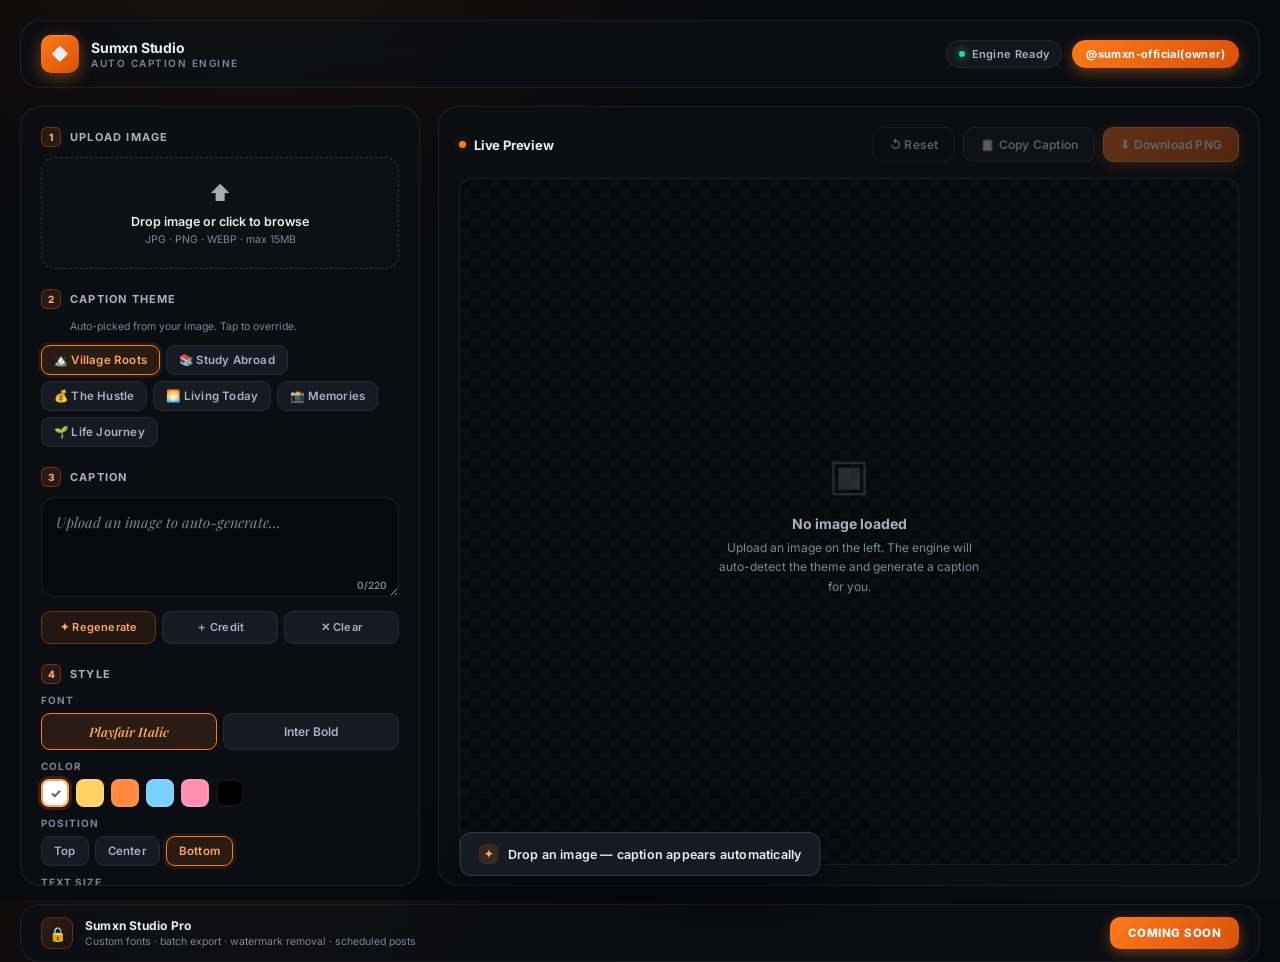
==== index.html @ 3ae741d4 "add a upload,caption styles,font style for caption" ====
<!DOCTYPE html>
<html lang="en">
<head>
<meta charset="UTF-8">
<meta name="viewport" content="width=device-width, initial-scale=1.0">
<title>Sumxn Studio — Auto Caption Engine</title>
<link rel="preconnect" href="https://fonts.googleapis.com">
<link rel="preconnect" href="https://fonts.gstatic.com" crossorigin>
<link href="https://fonts.googleapis.com/css2?family=Inter:wght@400;500;600;700;800&family=Playfair+Display:ital,wght@0,600;1,500&display=swap" rel="stylesheet">
<style>
  * { margin: 0; padding: 0; box-sizing: border-box; }

  :root {
    --bg-0: #08090c;
    --bg-1: #0e1016;
    --bg-2: #161a22;
    --bg-3: #1d2230;
    --stroke: rgba(255,255,255,0.07);
    --stroke-2: rgba(255,255,255,0.14);
    --text: #eaeef5;
    --text-dim: #7c8698;
    --text-mid: #a8b2c2;
    --accent: #ff7a1a;
    --accent-2: #ffa562;
    --accent-glow: rgba(255,122,26,0.4);
    --success: #34d399;
    --radius: 14px;
    --radius-lg: 20px;
  }

  html, body { height: 100%; }

  body {
    font-family: 'Inter', system-ui, -apple-system, sans-serif;
    background: var(--bg-0);
    background-image:
      radial-gradient(ellipse 800px 600px at 20% -10%, rgba(255,122,26,0.08), transparent 60%),
      radial-gradient(ellipse 700px 500px at 100% 110%, rgba(80,120,220,0.06), transparent 60%);
    color: var(--text);
    min-height: 100vh;
    padding: 20px;
    -webkit-font-smoothing: antialiased;
    -moz-osx-font-smoothing: grayscale;
  }

  /* ==================== APP SHELL ==================== */
  .app {
    max-width: 1280px;
    margin: 0 auto;
    display: grid;
    grid-template-columns: 400px 1fr;
    grid-template-rows: auto 1fr auto;
    gap: 18px;
    min-height: calc(100vh - 40px);
  }

  /* ==================== HEADER ==================== */
  .header {
    grid-column: 1 / -1;
    display: flex;
    align-items: center;
    justify-content: space-between;
    padding: 14px 20px;
    background: rgba(14,16,22,0.7);
    backdrop-filter: blur(20px);
    -webkit-backdrop-filter: blur(20px);
    border: 1px solid var(--stroke);
    border-radius: var(--radius-lg);
    flex-wrap: wrap;
    gap: 12px;
  }

  .logo {
    display: flex;
    align-items: center;
    gap: 12px;
  }

  .logo-mark {
    width: 38px; height: 38px;
    border-radius: 10px;
    background: linear-gradient(135deg, var(--accent) 0%, #d9500a 100%);
    display: grid;
    place-items: center;
    font-size: 17px;
    box-shadow: 0 4px 16px var(--accent-glow), inset 0 1px 0 rgba(255,255,255,0.2);
  }

  .logo-text .name {
    font-size: 14px;
    font-weight: 700;
    letter-spacing: -0.2px;
  }

  .logo-text .sub {
    font-size: 10px;
    color: var(--text-dim);
    letter-spacing: 1.5px;
    text-transform: uppercase;
    font-weight: 600;
    margin-top: 1px;
  }

  .header-right {
    display: flex;
    align-items: center;
    gap: 10px;
  }

  .status-pill {
    display: flex;
    align-items: center;
    gap: 7px;
    font-size: 11px;
    font-weight: 600;
    color: var(--text-mid);
    background: rgba(255,255,255,0.04);
    border: 1px solid var(--stroke);
    padding: 6px 12px;
    border-radius: 40px;
    letter-spacing: 0.3px;
  }

  .status-dot {
    width: 6px; height: 6px;
    border-radius: 50%;
    background: var(--success);
    box-shadow: 0 0 8px var(--success);
    animation: pulse 2s ease-in-out infinite;
  }

  @keyframes pulse {
    0%, 100% { opacity: 1; }
    50% { opacity: 0.4; }
  }

  .credit-pill {
    font-size: 11px;
    font-weight: 700;
    color: #fff;
    background: linear-gradient(135deg, var(--accent) 0%, #d9500a 100%);
    padding: 7px 14px;
    border-radius: 40px;
    letter-spacing: 0.4px;
    box-shadow: 0 4px 14px var(--accent-glow);
  }

  /* ==================== SIDEBAR ==================== */
  .sidebar {
    background: rgba(14,16,22,0.7);
    backdrop-filter: blur(20px);
    -webkit-backdrop-filter: blur(20px);
    border: 1px solid var(--stroke);
    border-radius: var(--radius-lg);
    padding: 20px;
    display: flex;
    flex-direction: column;
    gap: 20px;
    overflow-y: auto;
    max-height: calc(100vh - 120px);
  }

  .sidebar::-webkit-scrollbar { width: 6px; }
  .sidebar::-webkit-scrollbar-track { background: transparent; }
  .sidebar::-webkit-scrollbar-thumb {
    background: var(--stroke-2);
    border-radius: 3px;
  }

  /* ---- Step blocks ---- */
  .step {
    display: flex;
    flex-direction: column;
    gap: 10px;
  }

  .step-head {
    display: flex;
    align-items: center;
    gap: 9px;
  }

  .step-num {
    width: 20px; height: 20px;
    border-radius: 6px;
    background: rgba(255,122,26,0.12);
    border: 1px solid rgba(255,122,26,0.3);
    color: var(--accent-2);
    font-size: 10px;
    font-weight: 800;
    display: grid;
    place-items: center;
    flex-shrink: 0;
  }

  .step-title {
    font-size: 11px;
    font-weight: 700;
    letter-spacing: 1.2px;
    text-transform: uppercase;
    color: var(--text-mid);
  }

  .step-hint {
    font-size: 10.5px;
    color: var(--text-dim);
    line-height: 1.5;
    margin-left: 29px;
  }

  /* ---- Upload ---- */
  .upload-zone {
    border: 1.5px dashed var(--stroke-2);
    border-radius: var(--radius);
    padding: 22px 14px;
    text-align: center;
    cursor: pointer;
    transition: all 0.2s ease;
    background: rgba(255,255,255,0.012);
    position: relative;
    overflow: hidden;
  }

  .upload-zone:hover,
  .upload-zone.dragover {
    border-color: var(--accent);
    background: rgba(255,122,26,0.04);
  }

  .upload-zone.has-image {
    padding: 12px;
    border-style: solid;
    border-color: rgba(52,211,153,0.4);
    background: rgba(52,211,153,0.04);
  }

  .upload-icon {
    font-size: 22px;
    display: block;
    margin-bottom: 8px;
    opacity: 0.7;
  }

  .upload-title {
    font-size: 12.5px;
    font-weight: 600;
    color: var(--text);
  }

  .upload-sub {
    font-size: 10.5px;
    color: var(--text-dim);
    margin-top: 4px;
  }

  .upload-thumb {
    display: none;
    align-items: center;
    gap: 10px;
    text-align: left;
  }

  .upload-zone.has-image .upload-thumb { display: flex; }
  .upload-zone.has-image .upload-default { display: none; }

  .thumb-img {
    width: 44px; height: 44px;
    border-radius: 8px;
    object-fit: cover;
    border: 1px solid var(--stroke-2);
  }

  .thumb-info { flex: 1; min-width: 0; }

  .thumb-name {
    font-size: 11.5px;
    font-weight: 600;
    color: var(--text);
    white-space: nowrap;
    overflow: hidden;
    text-overflow: ellipsis;
  }

  .thumb-meta {
    font-size: 10px;
    color: var(--success);
    margin-top: 2px;
    font-weight: 600;
  }

  .thumb-remove {
    background: rgba(255,255,255,0.06);
    border: 1px solid var(--stroke-2);
    color: var(--text-mid);
    width: 24px; height: 24px;
    border-radius: 7px;
    cursor: pointer;
    font-size: 12px;
    display: grid;
    place-items: center;
    flex-shrink: 0;
    transition: all 0.2s;
  }

  .thumb-remove:hover {
    background: rgba(255,80,80,0.15);
    border-color: rgba(255,80,80,0.4);
    color: #ff8080;
  }

  #fileInput { display: none; }

  /* ---- Auto-detect indicator ---- */
  .detect-card {
    background: rgba(255,122,26,0.05);
    border: 1px solid rgba(255,122,26,0.18);
    border-radius: var(--radius);
    padding: 12px 14px;
    display: none;
    align-items: center;
    gap: 12px;
  }

  .detect-card.show { display: flex; }

  .detect-icon {
    width: 34px; height: 34px;
    border-radius: 9px;
    background: linear-gradient(135deg, var(--accent), #d9500a);
    display: grid;
    place-items: center;
    font-size: 16px;
    flex-shrink: 0;
    box-shadow: 0 4px 12px var(--accent-glow);
  }

  .detect-info { flex: 1; min-width: 0; }

  .detect-label {
    font-size: 9.5px;
    color: var(--text-dim);
    letter-spacing: 1.2px;
    text-transform: uppercase;
    font-weight: 700;
  }

  .detect-value {
    font-size: 13px;
    font-weight: 700;
    color: var(--accent-2);
    margin-top: 2px;
  }

  .detect-confidence {
    font-size: 10px;
    color: var(--text-dim);
    margin-top: 1px;
  }

  /* ---- Chips ---- */
  .chip-grid {
    display: flex;
    flex-wrap: wrap;
    gap: 6px;
  }

  .chip {
    background: var(--bg-2);
    border: 1px solid var(--stroke);
    color: var(--text-mid);
    padding: 7px 12px;
    border-radius: 9px;
    cursor: pointer;
    font-size: 11.5px;
    font-weight: 600;
    transition: all 0.18s ease;
    user-select: none;
    display: inline-flex;
    align-items: center;
    gap: 5px;
    letter-spacing: 0.2px;
  }

  .chip:hover {
    border-color: var(--stroke-2);
    color: var(--text);
    background: var(--bg-3);
  }

  .chip.active {
    background: rgba(255,122,26,0.13);
    border-color: var(--accent);
    color: var(--accent-2);
    box-shadow: 0 0 0 3px rgba(255,122,26,0.08);
  }

  /* ---- Caption editor ---- */
  .caption-wrap {
    position: relative;
  }

  .caption-input {
    width: 100%;
    background: var(--bg-0);
    border: 1px solid var(--stroke);
    border-radius: var(--radius);
    padding: 13px 14px;
    color: var(--text);
    font-family: 'Playfair Display', Georgia, serif;
    font-style: italic;
    font-size: 14.5px;
    line-height: 1.6;
    resize: vertical;
    min-height: 100px;
    outline: none;
    transition: all 0.2s;
  }

  .caption-input:focus {
    border-color: var(--accent);
    box-shadow: 0 0 0 3px rgba(255,122,26,0.1);
  }

  .caption-input::placeholder {
    color: var(--text-dim);
    font-style: italic;
  }

  .char-count {
    position: absolute;
    bottom: 10px;
    right: 12px;
    font-size: 10px;
    color: var(--text-dim);
    font-family: 'Inter', sans-serif;
    font-style: normal;
    font-weight: 600;
    pointer-events: none;
  }

  .char-count.warn { color: #ffb020; }
  .char-count.over { color: #ff6b6b; }

  /* ---- Tool buttons ---- */
  .tool-row {
    display: flex;
    gap: 6px;
    flex-wrap: wrap;
  }

  .tool-btn {
    flex: 1;
    min-width: 0;
    background: var(--bg-2);
    border: 1px solid var(--stroke);
    color: var(--text-mid);
    padding: 8px 10px;
    border-radius: 9px;
    font-size: 11px;
    font-weight: 600;
    cursor: pointer;
    transition: all 0.18s;
    display: inline-flex;
    align-items: center;
    justify-content: center;
    gap: 5px;
    white-space: nowrap;
    font-family: 'Inter', sans-serif;
    letter-spacing: 0.2px;
  }

  .tool-btn:hover {
    color: var(--text);
    border-color: var(--stroke-2);
    background: var(--bg-3);
  }

  .tool-btn.primary {
    background: rgba(255,122,26,0.1);
    border-color: rgba(255,122,26,0.3);
    color: var(--accent-2);
  }

  .tool-btn.primary:hover {
    background: rgba(255,122,26,0.18);
    border-color: var(--accent);
  }

  /* ---- Style controls ---- */
  .style-group {
    display: flex;
    flex-direction: column;
    gap: 7px;
  }

  .style-label {
    font-size: 10px;
    color: var(--text-dim);
    letter-spacing: 1px;
    text-transform: uppercase;
    font-weight: 700;
  }

  .swatch-row {
    display: flex;
    gap: 7px;
  }

  .swatch {
    width: 28px; height: 28px;
    border-radius: 8px;
    border: 2px solid var(--stroke);
    cursor: pointer;
    transition: all 0.18s;
    position: relative;
  }

  .swatch:hover { transform: scale(1.08); }

  .swatch.active {
    border-color: var(--accent-2);
    box-shadow: 0 0 0 3px rgba(255,122,26,0.18);
  }

  .swatch.active::after {
    content: '✓';
    position: absolute;
    inset: 0;
    display: grid;
    place-items: center;
    font-size: 13px;
    font-weight: 800;
    color: rgba(0,0,0,0.6);
    text-shadow: 0 0 3px rgba(255,255,255,0.5);
  }

  /* ---- Font selector ---- */
  .font-row {
    display: flex;
    gap: 6px;
  }

  .font-btn {
    flex: 1;
    background: var(--bg-2);
    border: 1px solid var(--stroke);
    color: var(--text-mid);
    padding: 9px 6px;
    border-radius: 9px;
    cursor: pointer;
    font-size: 12px;
    transition: all 0.18s;
    text-align: center;
    font-weight: 600;
  }

  .font-btn[data-font="playfair"] { font-family: 'Playfair Display', serif; font-style: italic; font-size: 13px; }
  .font-btn[data-font="inter"] { font-family: 'Inter', sans-serif; }

  .font-btn:hover { color: var(--text); border-color: var(--stroke-2); }

  .font-btn.active {
    background: rgba(255,122,26,0.13);
    border-color: var(--accent);
    color: var(--accent-2);
  }

  /* ---- Slider ---- */
  .slider-row {
    display: flex;
    align-items: center;
    gap: 10px;
  }

  .slider {
    flex: 1;
    -webkit-appearance: none;
    appearance: none;
    height: 4px;
    border-radius: 2px;
    background: var(--bg-3);
    outline: none;
    cursor: pointer;
  }

  .slider::-webkit-slider-thumb {
    -webkit-appearance: none;
    appearance: none;
    width: 15px; height: 15px;
    border-radius: 50%;
    background: var(--accent);
    cursor: pointer;
    box-shadow: 0 0 0 3px rgba(255,122,26,0.2);
    transition: all 0.15s;
  }

  .slider::-webkit-slider-thumb:hover {
    transform: scale(1.15);
    box-shadow: 0 0 0 5px rgba(255,122,26,0.25);
  }

  .slider::-moz-range-thumb {
    width: 15px; height: 15px;
    border-radius: 50%;
    background: var(--accent);
    cursor: pointer;
    border: none;
  }

  .slider-value {
    font-size: 11px;
    font-weight: 700;
    color: var(--text-mid);
    min-width: 34px;
    text-align: right;
    font-variant-numeric: tabular-nums;
  }

  /* ==================== MAIN CANVAS AREA ==================== */
  .main {
    background: rgba(14,16,22,0.7);
    backdrop-filter: blur(20px);
    -webkit-backdrop-filter: blur(20px);
    border: 1px solid var(--stroke);
    border-radius: var(--radius-lg);
    padding: 20px;
    display: flex;
    flex-direction: column;
    gap: 16px;
    max-height: calc(100vh - 120px);
  }

  .main-head {
    display: flex;
    align-items: center;
    justify-content: space-between;
    flex-wrap: wrap;
    gap: 10px;
  }

  .main-title {
    font-size: 13px;
    font-weight: 700;
    color: var(--text);
    display: flex;
    align-items: center;
    gap: 8px;
    letter-spacing: -0.2px;
  }

  .main-title .dot {
    width: 7px; height: 7px;
    border-radius: 50%;
    background: var(--accent);
    box-shadow: 0 0 8px var(--accent-glow);
  }

  .main-actions {
    display: flex;
    gap: 8px;
    flex-wrap: wrap;
  }

  /* ---- Buttons ---- */
  .btn {
    padding: 9px 16px;
    border-radius: 10px;
    border: 1px solid var(--stroke-2);
    background: var(--bg-2);
    color: var(--text);
    font-size: 12px;
    font-weight: 600;
    cursor: pointer;
    transition: all 0.2s ease;
    display: inline-flex;
    align-items: center;
    justify-content: center;
    gap: 6px;
    letter-spacing: 0.2px;
    font-family: 'Inter', sans-serif;
    white-space: nowrap;
  }

  .btn:hover:not(:disabled) {
    background: var(--bg-3);
    transform: translateY(-1px);
    box-shadow: 0 6px 16px rgba(0,0,0,0.4);
  }

  .btn:active:not(:disabled) { transform: translateY(0); }

  .btn:disabled {
    opacity: 0.35;
    cursor: not-allowed;
  }

  .btn-primary {
    background: linear-gradient(135deg, var(--accent) 0%, #d9500a 100%);
    border-color: var(--accent-2);
    color: #fff;
    box-shadow: 0 4px 16px var(--accent-glow);
  }

  .btn-primary:hover:not(:disabled) {
    background: linear-gradient(135deg, #ff9040 0%, #e05a15 100%);
    box-shadow: 0 8px 24px rgba(255,122,26,0.5);
  }

  .btn-ghost {
    background: transparent;
  }

  /* ---- Preview ---- */
  .preview-container {
    flex: 1;
    background: var(--bg-0);
    border: 1px solid var(--stroke);
    border-radius: var(--radius);
    display: flex;
    align-items: center;
    justify-content: center;
    overflow: hidden;
    position: relative;
    min-height: 340px;
    background-image:
      linear-gradient(45deg, rgba(255,255,255,0.015) 25%, transparent 25%),
      linear-gradient(-45deg, rgba(255,255,255,0.015) 25%, transparent 25%),
      linear-gradient(45deg, transparent 75%, rgba(255,255,255,0.015) 75%),
      linear-gradient(-45deg, transparent 75%, rgba(255,255,255,0.015) 75%);
    background-size: 20px 20px;
    background-position: 0 0, 0 10px, 10px -10px, -10px 0px;
  }

  .empty-state {
    text-align: center;
    padding: 40px 20px;
    color: var(--text-dim);
    max-width: 300px;
  }

  .empty-icon {
    font-size: 44px;
    opacity: 0.25;
    margin-bottom: 14px;
    display: block;
  }

  .empty-title {
    font-size: 14px;
    font-weight: 700;
    color: var(--text-mid);
    margin-bottom: 6px;
  }

  .empty-sub {
    font-size: 12px;
    line-height: 1.6;
    color: var(--text-dim);
  }

  #previewCanvas {
    max-width: 100%;
    max-height: 100%;
    display: none;
    border-radius: 4px;
    box-shadow: 0 20px 60px rgba(0,0,0,0.6);
  }

  /* ---- Progress overlay ---- */
  .processing {
    position: absolute;
    inset: 0;
    background: rgba(8,9,12,0.85);
    backdrop-filter: blur(8px);
    display: none;
    flex-direction: column;
    align-items: center;
    justify-content: center;
    gap: 16px;
    z-index: 10;
    border-radius: var(--radius);
  }

  .processing.show { display: flex; }

  .spinner {
    width: 40px; height: 40px;
    border: 3px solid rgba(255,122,26,0.15);
    border-top-color: var(--accent);
    border-radius: 50%;
    animation: spin 0.8s linear infinite;
  }

  @keyframes spin {
    to { transform: rotate(360deg); }
  }

  .processing-text {
    font-size: 13px;
    font-weight: 600;
    color: var(--text-mid);
    letter-spacing: 0.3px;
  }

  .processing-step {
    font-size: 11px;
    color: var(--text-dim);
  }

  /* ==================== BOTTOM BAR ==================== */
  .bottom-bar {
    grid-column: 1 / -1;
    display: flex;
    align-items: center;
    justify-content: space-between;
    padding: 12px 20px;
    background: rgba(14,16,22,0.7);
    backdrop-filter: blur(20px);
    border: 1px solid var(--stroke);
    border-radius: var(--radius-lg);
    flex-wrap: wrap;
    gap: 12px;
  }

  .pro-banner {
    display: flex;
    align-items: center;
    gap: 12px;
    flex: 1;
    min-width: 240px;
  }

  .pro-lock {
    width: 32px; height: 32px;
    border-radius: 9px;
    background: linear-gradient(135deg, rgba(255,122,26,0.15), rgba(255,122,26,0.05));
    border: 1px solid rgba(255,122,26,0.25);
    display: grid;
    place-items: center;
    font-size: 14px;
    flex-shrink: 0;
  }

  .pro-text .title {
    font-size: 12px;
    font-weight: 700;
    color: var(--text);
    letter-spacing: 0.2px;
  }

  .pro-text .desc {
    font-size: 10.5px;
    color: var(--text-dim);
    margin-top: 2px;
  }

  .pro-cta {
    background: linear-gradient(135deg, var(--accent) 0%, #d9500a 100%);
    border: none;
    color: #fff;
    padding: 9px 18px;
    border-radius: 10px;
    font-size: 11.5px;
    font-weight: 800;
    letter-spacing: 0.5px;
    cursor: pointer;
    transition: all 0.2s;
    box-shadow: 0 4px 14px var(--accent-glow);
    text-transform: uppercase;
    font-family: 'Inter', sans-serif;
  }

  .pro-cta:hover {
    transform: translateY(-1px);
    box-shadow: 0 6px 20px rgba(255,122,26,0.55);
  }

  /* ==================== TOAST ==================== */
  .toast-stack {
    position: fixed;
    bottom: 24px;
    left: 50%;
    transform: translateX(-50%);
    display: flex;
    flex-direction: column;
    gap: 8px;
    z-index: 9999;
    pointer-events: none;
  }

  .toast {
    background: var(--bg-2);
    border: 1px solid var(--stroke-2);
    color: var(--text);
    padding: 11px 18px;
    border-radius: 12px;
    font-size: 12.5px;
    font-weight: 600;
    box-shadow: 0 20px 50px rgba(0,0,0,0.6);
    display: flex;
    align-items: center;
    gap: 9px;
    letter-spacing: 0.2px;
    animation: toastIn 0.35s cubic-bezier(0.34, 1.56, 0.64, 1);
    min-width: 200px;
    font-family: 'Inter', sans-serif;
  }

  .toast.exit {
    animation: toastOut 0.25s ease forwards;
  }

  @keyframes toastIn {
    from { opacity: 0; transform: translateY(20px) scale(0.95); }
    to { opacity: 1; transform: translateY(0) scale(1); }
  }

  @keyframes toastOut {
    to { opacity: 0; transform: translateY(10px) scale(0.95); }
  }

  .toast-icon {
    width: 20px; height: 20px;
    border-radius: 6px;
    display: grid;
    place-items: center;
    font-size: 11px;
    flex-shrink: 0;
  }

  .toast-icon.success { background: rgba(52,211,153,0.15); color: var(--success); }
  .toast-icon.info { background: rgba(255,122,26,0.15); color: var(--accent-2); }
  .toast-icon.error { background: rgba(255,80,80,0.15); color: #ff6b6b; }

  /* ==================== RESPONSIVE ==================== */
  @media (max-width: 1024px) {
    .app {
      grid-template-columns: 1fr;
      min-height: auto;
    }
    .sidebar, .main { max-height: none; }
    .main { min-height: 480px; }
  }

  @media (max-width: 640px) {
    body { padding: 12px; }
    .app { gap: 12px; }
    .header { padding: 12px 14px; border-radius: 16px; }
    .sidebar, .main { padding: 16px; border-radius: 16px; }
    .bottom-bar { padding: 12px 14px; border-radius: 16px; flex-direction: column; align-items: stretch; }
    .pro-banner { min-width: 0; }
    .main-actions { width: 100%; }
    .main-actions .btn { flex: 1; }
    .credit-pill { display: none; }
    .preview-container { min-height: 260px; }
  }
</style>
</head>
<body>

<div class="app">

  <!-- ==================== HEADER ==================== -->
  <header class="header">
    <div class="logo">
      <div class="logo-mark">◆</div>
      <div class="logo-text">
        <div class="name">Sumxn Studio</div>
        <div class="sub">Auto Caption Engine</div>
      </div>
    </div>
    <div class="header-right">
      <div class="status-pill">
        <span class="status-dot"></span>
        <span>Engine Ready</span>
      </div>
      <div class="credit-pill">@sumxn-official(owner)</div>
    </div>
  </header>

  <!-- ==================== SIDEBAR ==================== -->
  <aside class="sidebar">

    <!-- STEP 1: Upload -->
    <div class="step">
      <div class="step-head">
        <div class="step-num">1</div>
        <div class="step-title">Upload Image</div>
      </div>

      <div class="upload-zone" id="uploadZone">
        <div class="upload-default">
          <span class="upload-icon">⬆</span>
          <div class="upload-title">Drop image or click to browse</div>
          <div class="upload-sub">JPG · PNG · WEBP · max 15MB</div>
        </div>
        <div class="upload-thumb">
          <img id="thumbImg" class="thumb-img" alt="">
          <div class="thumb-info">
            <div class="thumb-name" id="thumbName">image.jpg</div>
            <div class="thumb-meta" id="thumbMeta">Ready</div>
          </div>
          <button class="thumb-remove" id="thumbRemove" title="Remove">✕</button>
        </div>
      </div>
      <input type="file" id="fileInput" accept="image/*">
    </div>

    <!-- AUTO DETECT CARD -->
    <div class="detect-card" id="detectCard">
      <div class="detect-icon">✦</div>
      <div class="detect-info">
        <div class="detect-label">Auto-Detected Theme</div>
        <div class="detect-value" id="detectValue">—</div>
        <div class="detect-confidence" id="detectConfidence">—</div>
      </div>
    </div>

    <!-- STEP 2: Theme -->
    <div class="step">
      <div class="step-head">
        <div class="step-num">2</div>
        <div class="step-title">Caption Theme</div>
      </div>
      <div class="step-hint">Auto-picked from your image. Tap to override.</div>
      <div class="chip-grid" id="themeChips">
        <div class="chip active" data-theme="village">🏔️ Village Roots</div>
        <div class="chip" data-theme="study">📚 Study Abroad</div>
        <div class="chip" data-theme="hustle">💰 The Hustle</div>
        <div class="chip" data-theme="today">🌅 Living Today</div>
        <div class="chip" data-theme="memories">📸 Memories</div>
        <div class="chip" data-theme="life">🌱 Life Journey</div>
      </div>
    </div>

    <!-- STEP 3: Caption -->
    <div class="step">
      <div class="step-head">
        <div class="step-num">3</div>
        <div class="step-title">Caption</div>
      </div>
      <div class="caption-wrap">
        <textarea id="captionInput" class="caption-input" placeholder="Upload an image to auto-generate..." maxlength="220"></textarea>
        <div class="char-count" id="charCount">0/220</div>
      </div>
      <div class="tool-row">
        <button class="tool-btn primary" id="regenBtn" disabled>✦ Regenerate</button>
        <button class="tool-btn" id="creditBtn">＋ Credit</button>
        <button class="tool-btn" id="clearBtn">✕ Clear</button>
      </div>
    </div>

    <!-- STEP 4: Style -->
    <div class="step">
      <div class="step-head">
        <div class="step-num">4</div>
        <div class="step-title">Style</div>
      </div>

      <div class="style-group">
        <div class="style-label">Font</div>
        <div class="font-row">
          <button class="font-btn active" data-font="playfair">Playfair Italic</button>
          <button class="font-btn" data-font="inter">Inter Bold</button>
        </div>
      </div>

      <div class="style-group">
        <div class="style-label">Color</div>
        <div class="swatch-row">
          <div class="swatch active" data-color="#ffffff" style="background:#ffffff"></div>
          <div class="swatch" data-color="#ffd166" style="background:#ffd166"></div>
          <div class="swatch" data-color="#ff8a3d" style="background:#ff8a3d"></div>
          <div class="swatch" data-color="#7ad1ff" style="background:#7ad1ff"></div>
          <div class="swatch" data-color="#ff8fb1" style="background:#ff8fb1"></div>
          <div class="swatch" data-color="#000000" style="background:#000000"></div>
        </div>
      </div>

      <div class="style-group">
        <div class="style-label">Position</div>
        <div class="chip-grid" id="posChips">
          <div class="chip" data-pos="top">Top</div>
          <div class="chip" data-pos="center">Center</div>
          <div class="chip active" data-pos="bottom">Bottom</div>
        </div>
      </div>

      <div class="style-group">
        <div class="style-label">Text Size</div>
        <div class="slider-row">
          <input type="range" class="slider" id="sizeSlider" min="20" max="60" value="34">
          <span class="slider-value" id="sizeValue">34</span>
        </div>
      </div>

      <div class="style-group">
        <div class="style-label">Overlay Darkness</div>
        <div class="slider-row">
          <input type="range" class="slider" id="overlaySlider" min="0" max="80" value="45">
          <span class="slider-value" id="overlayValue">45</span>
        </div>
      </div>
    </div>

  </aside>

  <!-- ==================== MAIN ==================== -->
  <main class="main">
    <div class="main-head">
      <div class="main-title">
        <span class="dot"></span>
        Live Preview
      </div>
      <div class="main-actions">
        <button class="btn btn-ghost" id="resetBtn" disabled>↺ Reset</button>
        <button class="btn" id="copyBtn" disabled>📋 Copy Caption</button>
        <button class="btn btn-primary" id="downloadBtn" disabled>⬇ Download PNG</button>
      </div>
    </div>

    <div class="preview-container" id="previewContainer">
      <div class="empty-state" id="emptyState">
        <span class="empty-icon">▣</span>
        <div class="empty-title">No image loaded</div>
        <div class="empty-sub">Upload an image on the left. The engine will auto-detect the theme and generate a caption for you.</div>
      </div>
      <canvas id="previewCanvas"></canvas>

      <div class="processing" id="processing">
        <div class="spinner"></div>
        <div class="processing-text">Generating caption...</div>
        <div class="processing-step" id="processingStep">Analyzing image</div>
      </div>
    </div>
  </main>

  <!-- ==================== BOTTOM BAR ==================== -->
  <footer class="bottom-bar">
    <div class="pro-banner">
      <div class="pro-lock">🔒</div>
      <div class="pro-text">
        <div class="title">Sumxn Studio Pro</div>
        <div class="desc">Custom fonts · batch export · watermark removal · scheduled posts</div>
      </div>
    </div>
    <button class="pro-cta" id="proBtn">Coming Soon</button>
  </footer>

</div>

<!-- ==================== TOASTS ==================== -->
<div class="toast-stack" id="toastStack"></div>

<script>
(function() {
  'use strict';

  // ============================================================
  //  CAPTION ENGINE — first person, 18yo Nepali village boy
  // ============================================================
  const CAPTIONS = {
    village: [
      "I came from a village in Nepal where the mountains taught me patience.",
      "My village didn't have much, but it gave me grit and a reason to leave.",
      "Every step in this big city, I still carry the dust of my village.",
      "I left my village not because I hated it — but because I promised it I'd return bigger.",
      "The mountains of Nepal raised me. The world is testing me now.",
      "I miss the quiet of my village. But I'm chasing a bigger dream.",
      "I am a village boy with a city-sized hunger.",
      "My roots are in Nepal. My hustle is global.",
      "I walked away from home with one bag and a thousand reasons.",
      "The village gave me my heart. This journey is giving me my story.",
      "Back home the stars are louder than the traffic. I still hear them.",
      "I grew up where roads were dirt and dreams were endless."
    ],
    study: [
      "I left home to study — not just books, but life itself.",
      "18 years old, far from home, learning what no classroom can teach.",
      "I came here with a student visa and a heart full of fear and fire.",
      "Every lecture I attend is a promise I made to my parents.",
      "I left my comfort zone and moved into the unknown.",
      "Some days I study. Every day I grow.",
      "I'm not just studying for a degree — I'm studying for a way up.",
      "First time living alone. First time being truly responsible for me.",
      "I study by day, dream by night, and build in between.",
      "This degree is not just mine. It belongs to everyone who believed in me.",
      "I traded my mother's cooking for independence. Some days I miss both.",
      "Every exam is a small step back home — but forward too."
    ],
    hustle: [
      "I started posting reels not for fame, but because I need to earn in USD.",
      "Every reel I post is a small bet on a bigger future.",
      "I don't have a team, a budget, or a backup plan. Just a phone.",
      "I'm an 18-year-old trying to turn screen time into income.",
      "I post when I'm tired. I edit when I'm sad. I keep going.",
      "Content creation isn't a hobby for me. It's a ladder.",
      "One reel at a time, I'm building a bridge to the world.",
      "I don't need luck. I need consistency and one viral moment.",
      "I'm learning marketing, editing, and life — from one phone screen.",
      "They said get a real job. I'm building one — just differently.",
      "The algorithm doesn't know my story yet. But it will.",
      "Every view, every save — it's all fuel for the dream."
    ],
    today: [
      "I'm not waiting for the perfect day. I'm living this one.",
      "Today I chose to show up — for myself and my future.",
      "I don't have it all figured out. But I'm here, and that counts.",
      "Living today means loving the messy middle of my story.",
      "Today is not a rehearsal. This is my one life.",
      "Some days I win. Some days I learn. Today, I breathe.",
      "I'm learning to be proud of small progress.",
      "Today I'm not comparing. I'm creating.",
      "I'm exactly where I need to be — even if it doesn't look like it yet.",
      "Living today, not someday. Building now, not later.",
      "Today I let the small wins count.",
      "I chose today over someday. Again."
    ],
    memories: [
      "One day these hard days will be the memories I'm most proud of.",
      "I'm making memories in a city that didn't know my name a year ago.",
      "Every photo I take is proof that I showed up.",
      "These are the days I'll tell my kids about.",
      "I'm collecting moments, not things.",
      "Some memories are made in silence, alone in a room, building a dream.",
      "I want to look back and say: I really lived those years.",
      "I'm turning my struggle into stories worth remembering.",
      "This chapter is hard, but it's mine.",
      "Someday I'll scroll back and smile at how far I've come.",
      "Every frame here is a page of my story.",
      "One day this will just be a photo. Right now it's my whole life."
    ],
    life: [
      "My journey started in a small village and is being written in a big world.",
      "I'm 18, and I'm already rewriting the story I was handed.",
      "The journey is not a straight line. Mine is full of mountains.",
      "I don't know where I'll end up. But I know why I started.",
      "I left home to find myself — and I'm still becoming.",
      "My story is not rags to riches yet. It's rags to rising.",
      "I'm a work in progress, and I'm okay with that.",
      "This is not a phase. This is my life's biggest chapter.",
      "I came from nothing, but I'm building something — reel by reel.",
      "My journey is proof that where you start doesn't decide where you finish.",
      "I'm not lost. I'm just early in my story.",
      "Every day I'm one step closer to the life I imagined back home."
    ]
  };

  // ============================================================
  //  STATE
  // ============================================================
  const state = {
    image: null,
    imageName: '',
    imageSize: 0,
    theme: 'village',
    autoDetected: false,
    textColor: '#ffffff',
    position: 'bottom',
    font: 'playfair',
    sizePercent: 34,
    overlayOpacity: 45,
    lastCaption: ''
  };

  const THEME_LABELS = {
    village: '🏔️ Village Roots',
    study: '📚 Study Abroad',
    hustle: '💰 The Hustle',
    today: '🌅 Living Today',
    memories: '📸 Memories',
    life: '🌱 Life Journey'
  };

  // ============================================================
  //  DOM REFS
  // ============================================================
  const $ = (id) => document.getElementById(id);
  const uploadZone = $('uploadZone');
  const fileInput = $('fileInput');
  const thumbImg = $('thumbImg');
  const thumbName = $('thumbName');
  const thumbMeta = $('thumbMeta');
  const thumbRemove = $('thumbRemove');
  const detectCard = $('detectCard');
  const detectValue = $('detectValue');
  const detectConfidence = $('detectConfidence');
  const captionInput = $('captionInput');
  const charCount = $('charCount');
  const regenBtn = $('regenBtn');
  const creditBtn = $('creditBtn');
  const clearBtn = $('clearBtn');
  const resetBtn = $('resetBtn');
  const copyBtn = $('copyBtn');
  const downloadBtn = $('downloadBtn');
  const proBtn = $('proBtn');
  const previewCanvas = $('previewCanvas');
  const emptyState = $('emptyState');
  const processing = $('processing');
  const processingStep = $('processingStep');
  const sizeSlider = $('sizeSlider');
  const sizeValue = $('sizeValue');
  const overlaySlider = $('overlaySlider');
  const overlayValue = $('overlayValue');
  const toastStack = $('toastStack');

  const ctx = previewCanvas.getContext('2d');

  // ============================================================
  //  TOASTS
  // ============================================================
  function toast(message, type = 'success') {
    const icons = { success: '✓', info: '✦', error: '✕' };
    const el = document.createElement('div');
    el.className = 'toast';
    el.innerHTML = `<span class="toast-icon ${type}">${icons[type] || '✓'}</span><span>${message}</span>`;
    toastStack.appendChild(el);
    setTimeout(() => {
      el.classList.add('exit');
      setTimeout(() => el.remove(), 250);
    }, 2400);
  }

  // ============================================================
  //  AUTO THEME DETECTION
  //  Heuristic image analysis — analyzes color, brightness,
  //  and composition to guess the most fitting caption theme.
  // ============================================================
  function analyzeImage(img) {
    const sampleSize = 64;
    const sampleCanvas = document.createElement('canvas');
    sampleCanvas.width = sampleSize;
    sampleCanvas.height = sampleSize;
    const sctx = sampleCanvas.getContext('2d');
    sctx.drawImage(img, 0, 0, sampleSize, sampleSize);
    const data = sctx.getImageData(0, 0, sampleSize, sampleSize).data;

    let rSum = 0, gSum = 0, bSum = 0;
    let brightness = 0;
    let warmth = 0;      // reds/yellows vs blues
    let greenDominant = 0;
    let blueDominant = 0;
    let highContrast = 0;
    let prevLum = null;

    const totalPixels = sampleSize * sampleSize;

    for (let i = 0; i < data.length; i += 4) {
      const r = data[i];
      const g = data[i + 1];
      const b = data[i + 2];
      rSum += r; gSum += g; bSum += b;

      const lum = 0.299 * r + 0.587 * g + 0.114 * b;
      brightness += lum;

      // Warmth: red+green vs blue
      warmth += (r + g) - 2 * b;

      // Green scenes (nature / village)
      if (g > r + 10 && g > b + 10) greenDominant++;

      // Blue scenes (sky / ocean / night)
      if (b > r + 20 && b > g + 10) blueDominant++;

      // Contrast detection
      if (prevLum !== null && Math.abs(lum - prevLum) > 60) highContrast++;
      prevLum = lum;
    }

    const avgR = rSum / totalPixels;
    const avgG = gSum / totalPixels;
    const avgB = bSum / totalPixels;
    const avgBrightness = brightness / totalPixels;
    const avgWarmth = warmth / totalPixels;
    const greenRatio = greenDominant / totalPixels;
    const blueRatio = blueDominant / totalPixels;
    const contrastRatio = highContrast / totalPixels;

    // ---- Scoring each theme ----
    const scores = {
      village: 0,
      study: 0,
      hustle: 0,
      today: 0,
      memories: 0,
      life: 0
    };

    // Village: green nature, warm earthy tones, medium brightness
    if (greenRatio > 0.25) scores.village += 4;
    if (greenRatio > 0.15) scores.village += 2;
    if (avgWarmth > 5) scores.village += 2;
    if (avgBrightness > 100 && avgBrightness < 190) scores.village += 1;
    if (contrastRatio > 0.05) scores.village += 1;

    // Study: cool tones, medium/dark, structured
    if (avgB > avgR && avgB > avgG) scores.study += 2;
    if (avgBrightness < 130) scores.study += 2;
    if (blueRatio > 0.2) scores.study += 1;
    if (contrastRatio > 0.04) scores.study += 1;

    // Hustle: dark, high contrast, moody
    if (avgBrightness < 90) scores.hustle += 3;
    if (contrastRatio > 0.08) scores.hustle += 3;
    if (avgWarmth > 0 && avgBrightness < 120) scores.hustle += 2;
    if (blueRatio < 0.1 && greenRatio < 0.1) scores.hustle += 1;

    // Today (Living Today): bright, warm, golden-hour feel
    if (avgBrightness > 160) scores.today += 3;
    if (avgWarmth > 15) scores.today += 3;
    if (avgR > avgB + 15) scores.today += 2;
    if (greenRatio < 0.15 && blueRatio < 0.15) scores.today += 1;

    // Memories: warm/soft, low contrast, nostalgic
    if (contrastRatio < 0.03) scores.memories += 3;
    if (avgBrightness > 120 && avgBrightness < 200) scores.memories += 2;
    if (avgWarmth > 8) scores.memories += 2;
    if (blueRatio < 0.15) scores.memories += 1;

    // Life Journey: balanced, versatile
    scores.life += 2;
    if (avgBrightness > 90 && avgBrightness < 170) scores.life += 2;
    if (contrastRatio > 0.03 && contrastRatio < 0.1) scores.life += 1;
    if (greenRatio > 0.1 && blueRatio > 0.05) scores.life += 1;

    // ---- Pick highest ----
    let best = 'life';
    let bestScore = -1;
    let totalScore = 0;
    for (const [theme, score] of Object.entries(scores)) {
      totalScore += score;
      if (score > bestScore) {
        bestScore = score;
        best = theme;
      }
    }

    // Confidence estimate
    const confidence = Math.min(98, Math.round((bestScore / Math.max(totalScore, 1)) * 100 * 1.4));

    return { theme: best, confidence, scores };
  }

  // ============================================================
  //  CAPTION PICKING
  // ============================================================
  function pickCaption(theme) {
    const pool = CAPTIONS[theme] || CAPTIONS.village;
    if (pool.length === 1) return pool[0];
    let choice;
    let tries = 0;
    do {
      choice = pool[Math.floor(Math.random() * pool.length)];
      tries++;
    } while (choice === state.lastCaption && tries < 10);
    state.lastCaption = choice;
    return choice;
  }

  // ============================================================
  //  FILE HANDLING
  // ============================================================
  function handleFile(file) {
    if (!file || !file.type.startsWith('image/')) {
      toast('Please upload an image file', 'error');
      return;
    }
    if (file.size > 15 * 1024 * 1024) {
      toast('Image too large (max 15MB)', 'error');
      return;
    }

    const reader = new FileReader();
    reader.onload = (e) => {
      const img = new Image();
      img.onload = () => {
        state.image = img;
        state.imageName = file.name;
        state.imageSize = file.size;
        updateUploadUI();
        runAutoGeneration();
      };
      img.onerror = () => toast('Could not read image', 'error');
      img.src = e.target.result;
    };
    reader.readAsDataURL(file);
  }

  function updateUploadUI() {
    uploadZone.classList.add('has-image');
    thumbImg.src = state.image.src;
    thumbName.textContent = state.imageName;
    thumbMeta.textContent = `Ready · ${formatBytes(state.imageSize)}`;

    // Enable action buttons
    resetBtn.disabled = false;
    copyBtn.disabled = false;
    downloadBtn.disabled = false;
    regenBtn.disabled = false;

    emptyState.style.display = 'none';
    previewCanvas.style.display = 'block';
  }

  function resetAll() {
    state.image = null;
    state.imageName = '';
    state.imageSize = 0;
    state.lastCaption = '';
    uploadZone.classList.remove('has-image');
    thumbImg.src = '';
    detectCard.classList.remove('show');
    captionInput.value = '';
    updateCharCount();
    previewCanvas.style.display = 'none';
    emptyState.style.display = '';
    resetBtn.disabled = true;
    copyBtn.disabled = true;
    downloadBtn.disabled = true;
    regenBtn.disabled = true;
    fileInput.value = '';
    toast('Workspace reset', 'info');
  }

  function formatBytes(bytes) {
    if (bytes < 1024) return bytes + ' B';
    if (bytes < 1024 * 1024) return (bytes / 1024).toFixed(1) + ' KB';
    return (bytes / (1024 * 1024)).toFixed(1) + ' MB';
  }

  // ============================================================
  //  AUTO GENERATION PIPELINE
  // ============================================================
  function runAutoGeneration() {
    if (!state.image) return;

    processing.classList.add('show');
    processingStep.textContent = 'Analyzing image';

    setTimeout(() => {
      processingStep.textContent = 'Detecting theme';
      const result = analyzeImage(state.image);
      state.theme = result.theme;
      state.autoDetected = true;

      // Update detect card
      detectCard.classList.add('show');
      detectValue.textContent = THEME_LABELS[result.theme];
      detectConfidence.textContent = `${result.confidence}% confidence · tap a theme to override`;

      // Sync chips
      document.querySelectorAll('#themeChips .chip').forEach(c => {
        c.classList.toggle('active', c.dataset.theme === result.theme);
      });

      setTimeout(() => {
        processingStep.textContent = 'Writing caption';
        const caption = pickCaption(result.theme);
        captionInput.value = caption;
        updateCharCount();

        setTimeout(() => {
          processing.classList.remove('show');
          renderPreview();
          toast(`Auto-generated · ${THEME_LABELS[result.theme]}`, 'success');
        }, 200);
      }, 250);
    }, 350);
  }

  // ============================================================
  //  PREVIEW RENDER
  // ============================================================
  function renderPreview() {
    if (!state.image) return;

    const img = state.image;
    const MAX = 1400;
    const MAX_H = 1400;

    let w = img.naturalWidth;
    let h = img.naturalHeight;

    // Downscale only if very large (keep quality for download)
    const scale = Math.min(1, MAX / w, MAX_H / h);
    w = Math.round(w * scale);
    h = Math.round(h * scale);

    previewCanvas.width = w;
    previewCanvas.height = h;

    ctx.clearRect(0, 0, w, h);
    ctx.drawImage(img, 0, 0, w, h);

    const text = captionInput.value.trim();
    if (!text) return;

    // Font config
    const fontSizePx = Math.round(w * (state.sizePercent / 1000));
    const fontFamily = state.font === 'playfair'
      ? '"Playfair Display", Georgia, serif'
      : '"Inter", system-ui, sans-serif';
    const fontStyle = state.font === 'playfair' ? 'italic ' : '';

    ctx.font = `${fontStyle}700 ${fontSizePx}px ${fontFamily}`;
    ctx.textAlign = 'center';
    ctx.textBaseline = 'middle';

    // Word wrap
    const padding = Math.round(w * 0.07);
    const maxTextWidth = w - padding * 2;
    const words = text.split(/\s+/);
    const lines = [];
    let current = '';

    for (const word of words) {
      const test = current ? current + ' ' + word : word;
      if (ctx.measureText(test).width > maxTextWidth && current) {
        lines.push(current);
        current = word;
      } else {
        current = test;
      }
    }
    if (current) lines.push(current);

    const lineHeight = fontSizePx * 1.35;
    const totalTextHeight = lines.length * lineHeight;

    // Vertical anchor
    let startY;
    if (state.position === 'top') {
      startY = padding + fontSizePx;
    } else if (state.position === 'center') {
      startY = (h - totalTextHeight) / 2 + lineHeight / 2;
    } else {
      startY = h - padding - totalTextHeight + lineHeight / 2;
    }

    // Overlay gradient for readability
    const op = state.overlayOpacity / 100;
    if (state.position === 'top') {
      const grad = ctx.createLinearGradient(0, 0, 0, Math.min(h, totalTextHeight + padding * 3));
      grad.addColorStop(0, `rgba(0,0,0,${op})`);
      grad.addColorStop(1, 'rgba(0,0,0,0)');
      ctx.fillStyle = grad;
      ctx.fillRect(0, 0, w, Math.min(h, totalTextHeight + padding * 3));
    } else if (state.position === 'bottom') {
      const gradStart = Math.max(0, h - (totalTextHeight + padding * 3));
      const grad = ctx.createLinearGradient(0, gradStart, 0, h);
      grad.addColorStop(0, 'rgba(0,0,0,0)');
      grad.addColorStop(1, `rgba(0,0,0,${op})`);
      ctx.fillStyle = grad;
      ctx.fillRect(0, gradStart, w, h - gradStart);
    } else {
      // center — uniform dark band
      const bandTop = Math.max(0, (h - totalTextHeight) / 2 - padding);
      const bandH = totalTextHeight + padding * 2;
      ctx.fillStyle = `rgba(0,0,0,${op * 0.85})`;
      ctx.fillRect(0, bandTop, w, bandH);
    }

    // Text with soft shadow
    ctx.shadowColor = 'rgba(0,0,0,0.85)';
    ctx.shadowBlur = Math.round(fontSizePx * 0.45);
    ctx.shadowOffsetY = Math.round(fontSizePx * 0.06);
    ctx.fillStyle = state.textColor;

    lines.forEach((line, i) => {
      ctx.fillText(line, w / 2, startY + i * lineHeight);
    });

    // Reset shadow
    ctx.shadowColor = 'transparent';
    ctx.shadowBlur = 0;
    ctx.shadowOffsetY = 0;

    // Subtle credit watermark (top-left)
    const creditSize = Math.max(11, Math.round(w * 0.018));
    ctx.font = `700 ${creditSize}px "Inter", system-ui, sans-serif`;
    ctx.textAlign = 'left';
    ctx.textBaseline = 'top';
    ctx.fillStyle = 'rgba(255,255,255,0.72)';
    ctx.shadowColor = 'rgba(0,0,0,0.9)';
    ctx.shadowBlur = 6;
    ctx.fillText('@sumxn-official', padding * 0.55, padding * 0.55);
    ctx.shadowColor = 'transparent';
    ctx.shadowBlur = 0;
  }

  // ============================================================
  //  CHARACTER COUNT
  // ============================================================
  function updateCharCount() {
    const len = captionInput.value.length;
    charCount.textContent = `${len}/220`;
    charCount.classList.toggle('warn', len > 180 && len <= 220);
    charCount.classList.toggle('over', len > 220);
  }

  // ============================================================
  //  EVENT LISTENERS
  // ============================================================

  // Upload zone
  uploadZone.addEventListener('click', (e) => {
    if (e.target === thumbRemove || thumbRemove.contains(e.target)) return;
    fileInput.click();
  });

  fileInput.addEventListener('change', (e) => {
    if (e.target.files[0]) handleFile(e.target.files[0]);
  });

  thumbRemove.addEventListener('click', (e) => {
    e.stopPropagation();
    resetAll();
  });

  // Drag & drop
  ['dragenter', 'dragover'].forEach(ev => {
    uploadZone.addEventListener(ev, (e) => {
      e.preventDefault();
      uploadZone.classList.add('dragover');
    });
  });
  ['dragleave', 'drop'].forEach(ev => {
    uploadZone.addEventListener(ev, (e) => {
      e.preventDefault();
      uploadZone.classList.remove('dragover');
    });
  });
  uploadZone.addEventListener('drop', (e) => {
    const file = e.dataTransfer.files[0];
    if (file) handleFile(file);
  });

  // Paste image
  document.addEventListener('paste', (e) => {
    const items = e.clipboardData?.items;
    if (!items) return;
    for (const item of items) {
      if (item.type.startsWith('image/')) {
        handleFile(item.getAsFile());
        break;
      }
    }
  });

  // Theme chips
  document.querySelectorAll('#themeChips .chip').forEach(chip => {
    chip.addEventListener('click', () => {
      document.querySelectorAll('#themeChips .chip').forEach(c => c.classList.remove('active'));
      chip.classList.add('active');
      state.theme = chip.dataset.theme;
      state.autoDetected = false;

      if (state.image) {
        const caption = pickCaption(state.theme);
        captionInput.value = caption;
        updateCharCount();
        renderPreview();
      }
    });
  });

  // Position chips
  document.querySelectorAll('#posChips .chip').forEach(chip => {
    chip.addEventListener('click', () => {
      document.querySelectorAll('#posChips .chip').forEach(c => c.classList.remove('active'));
      chip.classList.add('active');
      state.position = chip.dataset.pos;
      renderPreview();
    });
  });

  // Color swatches
  document.querySelectorAll('.swatch').forEach(sw => {
    sw.addEventListener('click', () => {
      document.querySelectorAll('.swatch').forEach(s => s.classList.remove('active'));
      sw.classList.add('active');
      state.textColor = sw.dataset.color;
      renderPreview();
    });
  });

  // Font buttons
  document.querySelectorAll('.font-btn').forEach(btn => {
    btn.addEventListener('click', () => {
      document.querySelectorAll('.font-btn').forEach(b => b.classList.remove('active'));
      btn.classList.add('active');
      state.font = btn.dataset.font;
      renderPreview();
    });
  });

  // Sliders
  sizeSlider.addEventListener('input', (e) => {
    state.sizePercent = +e.target.value;
    sizeValue.textContent = e.target.value;
    renderPreview();
  });

  overlaySlider.addEventListener('input', (e) => {
    state.overlayOpacity = +e.target.value;
    overlayValue.textContent = e.target.value;
    renderPreview();
  });

  // Caption input
  captionInput.addEventListener('input', () => {
    updateCharCount();
    renderPreview();
  });

  // Tool buttons
  regenBtn.addEventListener('click', () => {
    if (!state.image) return;
    const caption = pickCaption(state.theme);
    captionInput.value = caption;
    updateCharCount();
    renderPreview();
    toast('New caption generated', 'info');
  });

  creditBtn.addEventListener('click', () => {
    const val = captionInput.value.trim();
    if (val.includes('@sumxn-official')) {
      toast('Credit already added', 'info');
      return;
    }
    captionInput.value = val ? val + '\n\n@sumxn-official' : '@sumxn-official';
    updateCharCount();
    renderPreview();
    toast('Credit added', 'success');
  });

  clearBtn.addEventListener('click', () => {
    captionInput.value = '';
    updateCharCount();
    renderPreview();
  });

  resetBtn.addEventListener('click', resetAll);

  copyBtn.addEventListener('click', async () => {
    const text = `${captionInput.value.trim()}\n\n@sumxn-official`;
    if (!text.trim()) {
      toast('Nothing to copy', 'error');
      return;
    }
    try {
      await navigator.clipboard.writeText(text);
      toast('Caption copied to clipboard', 'success');
    } catch {
      const ta = document.createElement('textarea');
      ta.value = text;
      ta.style.position = 'fixed';
      ta.style.opacity = '0';
      document.body.appendChild(ta);
      ta.select();
      try { document.execCommand('copy'); toast('Caption copied', 'success'); }
      catch { toast('Copy failed', 'error'); }
      document.body.removeChild(ta);
    }
  });

  downloadBtn.addEventListener('click', () => {
    if (!state.image) return;
    try {
      const ts = new Date().toISOString().slice(0, 19).replace(/[:T]/g, '-');
      const link = document.createElement('a');
      link.download = `sumxn-${ts}.png`;
      link.href = previewCanvas.toDataURL('image/png', 1.0);
      link.click();
      toast('Image downloaded', 'success');
    } catch (e) {
      toast('Download failed', 'error');
    }
  });

  proBtn.addEventListener('click', () => {
    toast('Pro version coming soon — stay tuned!', 'info');
  });

  // Keyboard shortcuts
  document.addEventListener('keydown', (e) => {
    if (e.target.matches('input, textarea, [contenteditable]')) return;
    if (!state.image) return;

    if (e.key === 'r' || e.key === 'R') {
      e.preventDefault();
      regenBtn.click();
    } else if (e.key === 'd' || e.key === 'D') {
      if (!e.ctrlKey && !e.metaKey) {
        e.preventDefault();
        downloadBtn.click();
      }
    } else if (e.key === 'c' || e.key === 'C') {
      if (!e.ctrlKey && !e.metaKey) {
        e.preventDefault();
        copyBtn.click();
      }
    }
  });

  // ============================================================
  //  INIT
  // ============================================================
  updateCharCount();

  // Clean startup toast (only once)
  setTimeout(() => {
    toast('Drop an image — caption appears automatically', 'info');
  }, 600);

})();
</script>
</body>
</html>
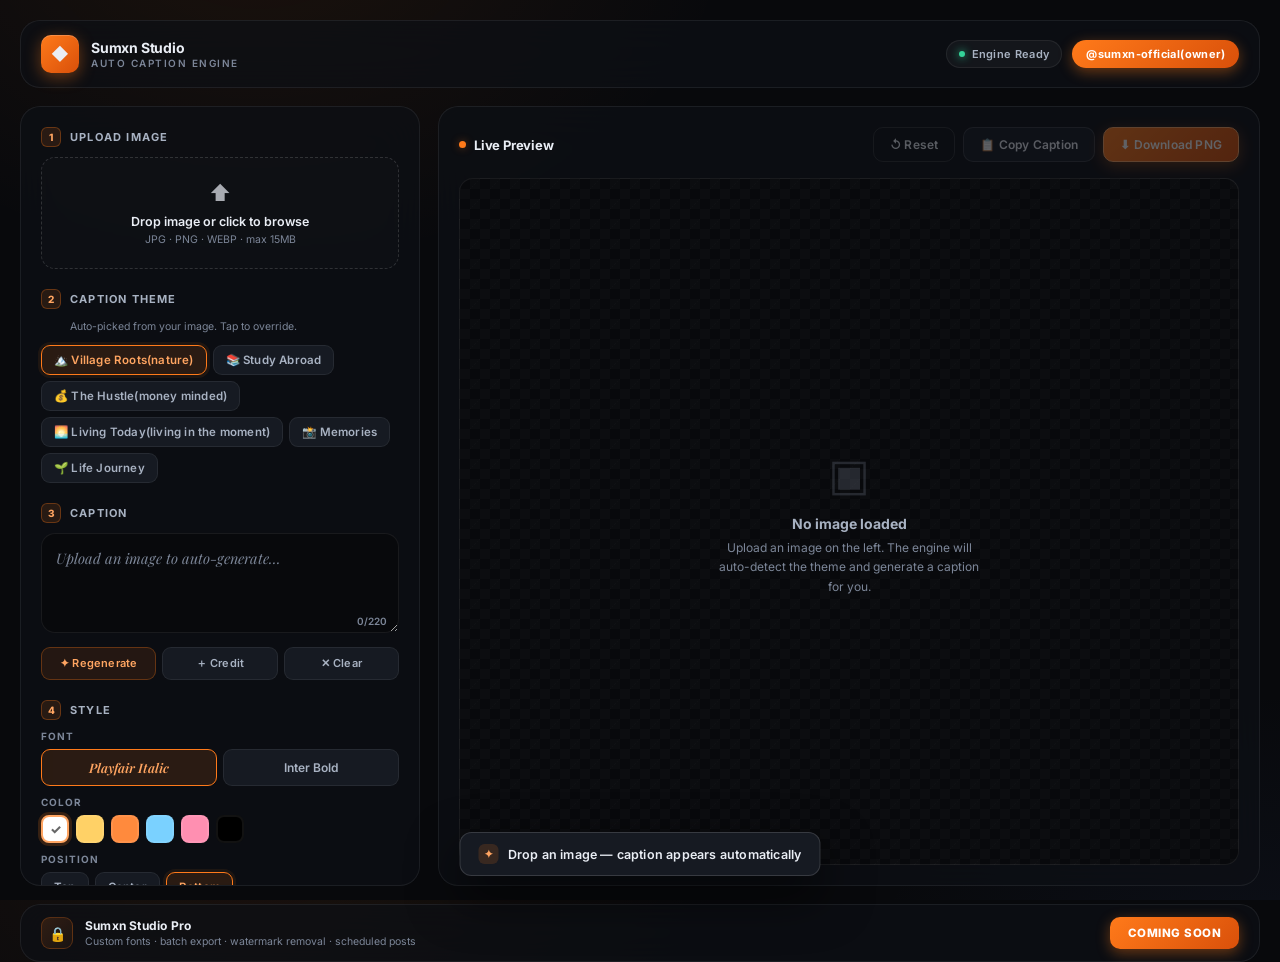
==== commit f6f8025f: "Add a caption niche choosing feature like study,life,nature rtc" ====
--- a/index.html
+++ b/index.html
@@ -1024,10 +1024,10 @@
       </div>
       <div class="step-hint">Auto-picked from your image. Tap to override.</div>
       <div class="chip-grid" id="themeChips">
-        <div class="chip active" data-theme="village">🏔️ Village Roots</div>
+        <div class="chip active" data-theme="village">🏔️ Village Roots(nature)</div>
         <div class="chip" data-theme="study">📚 Study Abroad</div>
-        <div class="chip" data-theme="hustle">💰 The Hustle</div>
-        <div class="chip" data-theme="today">🌅 Living Today</div>
+        <div class="chip" data-theme="hustle">💰 The Hustle(money minded)</div>
+        <div class="chip" data-theme="today">🌅 Living Today(living in the moment)</div>
         <div class="chip" data-theme="memories">📸 Memories</div>
         <div class="chip" data-theme="life">🌱 Life Journey</div>
       </div>
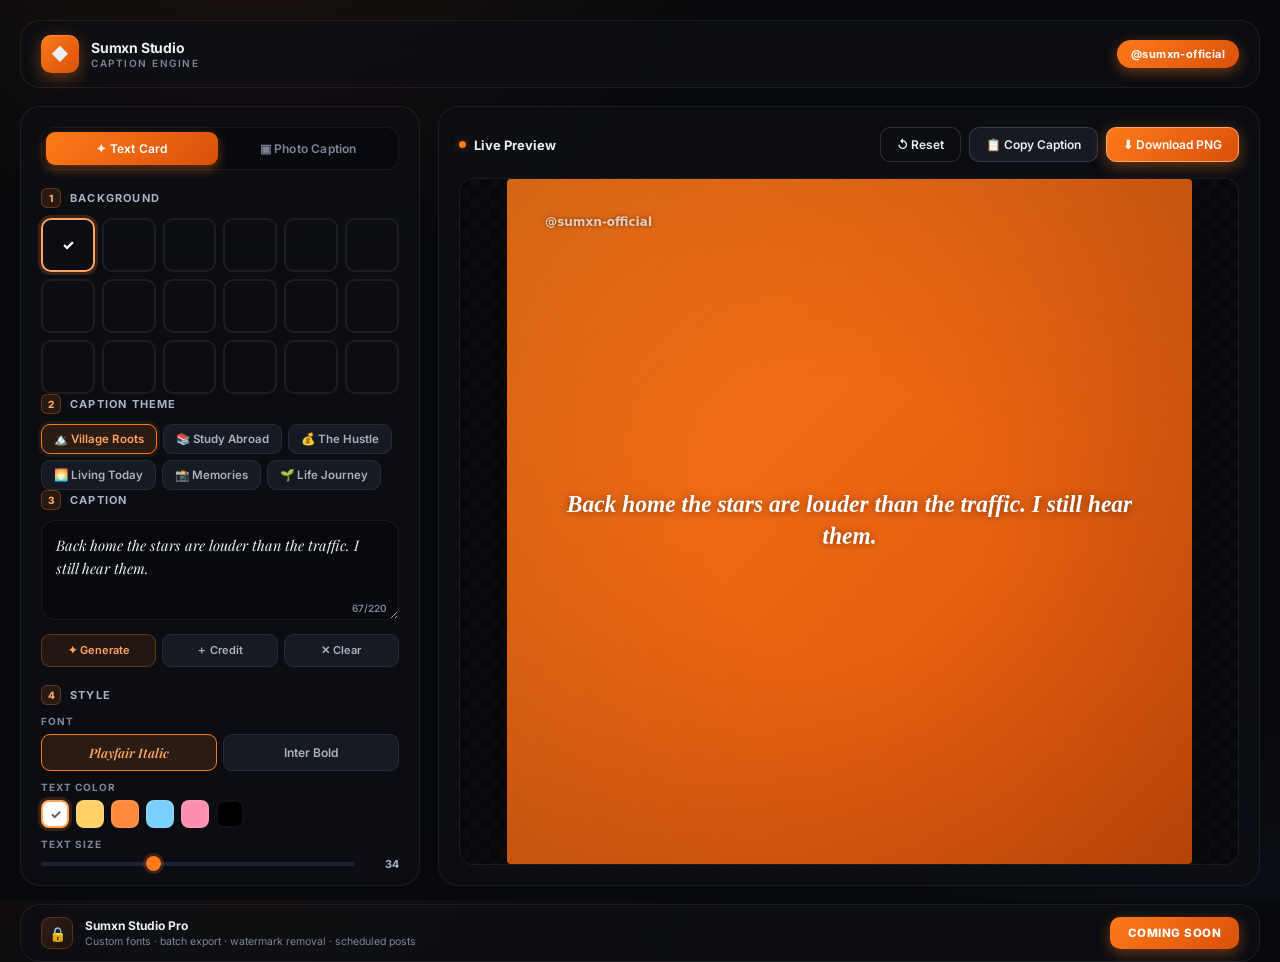
==== commit 164d4cd6: "add color background option without uploading photo" ====
--- a/index.html
+++ b/index.html
@@ -3,7 +3,7 @@
 <head>
 <meta charset="UTF-8">
 <meta name="viewport" content="width=device-width, initial-scale=1.0">
-<title>Sumxn Studio — Auto Caption Engine</title>
+<title>Sumxn Studio — Caption Engine</title>
 <link rel="preconnect" href="https://fonts.googleapis.com">
 <link rel="preconnect" href="https://fonts.gstatic.com" crossorigin>
 <link href="https://fonts.googleapis.com/css2?family=Inter:wght@400;500;600;700;800&family=Playfair+Display:ital,wght@0,600;1,500&display=swap" rel="stylesheet">
@@ -40,10 +40,8 @@
     min-height: 100vh;
     padding: 20px;
     -webkit-font-smoothing: antialiased;
-    -moz-osx-font-smoothing: grayscale;
-  }
-
-  /* ==================== APP SHELL ==================== */
+  }
+
   .app {
     max-width: 1280px;
     margin: 0 auto;
@@ -63,84 +61,36 @@
     padding: 14px 20px;
     background: rgba(14,16,22,0.7);
     backdrop-filter: blur(20px);
-    -webkit-backdrop-filter: blur(20px);
     border: 1px solid var(--stroke);
     border-radius: var(--radius-lg);
     flex-wrap: wrap;
     gap: 12px;
   }
 
-  .logo {
-    display: flex;
-    align-items: center;
-    gap: 12px;
-  }
+  .logo { display: flex; align-items: center; gap: 12px; }
 
   .logo-mark {
     width: 38px; height: 38px;
     border-radius: 10px;
     background: linear-gradient(135deg, var(--accent) 0%, #d9500a 100%);
-    display: grid;
-    place-items: center;
+    display: grid; place-items: center;
     font-size: 17px;
     box-shadow: 0 4px 16px var(--accent-glow), inset 0 1px 0 rgba(255,255,255,0.2);
   }
 
-  .logo-text .name {
-    font-size: 14px;
-    font-weight: 700;
-    letter-spacing: -0.2px;
-  }
-
+  .logo-text .name { font-size: 14px; font-weight: 700; letter-spacing: -0.2px; }
   .logo-text .sub {
-    font-size: 10px;
-    color: var(--text-dim);
-    letter-spacing: 1.5px;
-    text-transform: uppercase;
-    font-weight: 600;
-    margin-top: 1px;
-  }
-
-  .header-right {
-    display: flex;
-    align-items: center;
-    gap: 10px;
-  }
-
-  .status-pill {
-    display: flex;
-    align-items: center;
-    gap: 7px;
-    font-size: 11px;
-    font-weight: 600;
-    color: var(--text-mid);
-    background: rgba(255,255,255,0.04);
-    border: 1px solid var(--stroke);
-    padding: 6px 12px;
-    border-radius: 40px;
-    letter-spacing: 0.3px;
-  }
-
-  .status-dot {
-    width: 6px; height: 6px;
-    border-radius: 50%;
-    background: var(--success);
-    box-shadow: 0 0 8px var(--success);
-    animation: pulse 2s ease-in-out infinite;
-  }
-
-  @keyframes pulse {
-    0%, 100% { opacity: 1; }
-    50% { opacity: 0.4; }
-  }
+    font-size: 10px; color: var(--text-dim);
+    letter-spacing: 1.5px; text-transform: uppercase;
+    font-weight: 600; margin-top: 1px;
+  }
+
+  .header-right { display: flex; align-items: center; gap: 10px; }
 
   .credit-pill {
-    font-size: 11px;
-    font-weight: 700;
-    color: #fff;
+    font-size: 11px; font-weight: 700; color: #fff;
     background: linear-gradient(135deg, var(--accent) 0%, #d9500a 100%);
-    padding: 7px 14px;
-    border-radius: 40px;
+    padding: 7px 14px; border-radius: 40px;
     letter-spacing: 0.4px;
     box-shadow: 0 4px 14px var(--accent-glow);
   }
@@ -149,36 +99,60 @@
   .sidebar {
     background: rgba(14,16,22,0.7);
     backdrop-filter: blur(20px);
-    -webkit-backdrop-filter: blur(20px);
     border: 1px solid var(--stroke);
     border-radius: var(--radius-lg);
     padding: 20px;
     display: flex;
     flex-direction: column;
-    gap: 20px;
+    gap: 18px;
     overflow-y: auto;
     max-height: calc(100vh - 120px);
   }
 
   .sidebar::-webkit-scrollbar { width: 6px; }
-  .sidebar::-webkit-scrollbar-track { background: transparent; }
-  .sidebar::-webkit-scrollbar-thumb {
-    background: var(--stroke-2);
-    border-radius: 3px;
-  }
-
-  /* ---- Step blocks ---- */
-  .step {
+  .sidebar::-webkit-scrollbar-thumb { background: var(--stroke-2); border-radius: 3px; }
+
+  /* ---- Mode toggle ---- */
+  .mode-toggle {
     display: flex;
-    flex-direction: column;
-    gap: 10px;
-  }
-
-  .step-head {
+    background: var(--bg-0);
+    border: 1px solid var(--stroke);
+    border-radius: 12px;
+    padding: 4px;
+    gap: 4px;
+  }
+
+  .mode-btn {
+    flex: 1;
+    padding: 9px;
+    border: none;
+    background: transparent;
+    color: var(--text-dim);
+    font-size: 12px;
+    font-weight: 600;
+    cursor: pointer;
+    border-radius: 9px;
+    transition: all 0.2s;
+    font-family: 'Inter', sans-serif;
+    letter-spacing: 0.2px;
     display: flex;
     align-items: center;
-    gap: 9px;
-  }
+    justify-content: center;
+    gap: 6px;
+  }
+
+  .mode-btn:hover { color: var(--text); }
+
+  .mode-btn.active {
+    background: linear-gradient(135deg, var(--accent) 0%, #d9500a 100%);
+    color: #fff;
+    box-shadow: 0 4px 12px var(--accent-glow);
+  }
+
+  /* ---- Step blocks ---- */
+  .step { display: flex; flex-direction: column; gap: 10px; }
+
+  .step-head { display: flex; align-items: center; gap: 9px; }
 
   .step-num {
     width: 20px; height: 20px;
@@ -186,26 +160,20 @@
     background: rgba(255,122,26,0.12);
     border: 1px solid rgba(255,122,26,0.3);
     color: var(--accent-2);
-    font-size: 10px;
-    font-weight: 800;
-    display: grid;
-    place-items: center;
+    font-size: 10px; font-weight: 800;
+    display: grid; place-items: center;
     flex-shrink: 0;
   }
 
   .step-title {
-    font-size: 11px;
-    font-weight: 700;
-    letter-spacing: 1.2px;
-    text-transform: uppercase;
+    font-size: 11px; font-weight: 700;
+    letter-spacing: 1.2px; text-transform: uppercase;
     color: var(--text-mid);
   }
 
   .step-hint {
-    font-size: 10.5px;
-    color: var(--text-dim);
-    line-height: 1.5;
-    margin-left: 29px;
+    font-size: 10.5px; color: var(--text-dim);
+    line-height: 1.5; margin-left: 29px;
   }
 
   /* ---- Upload ---- */
@@ -215,90 +183,48 @@
     padding: 22px 14px;
     text-align: center;
     cursor: pointer;
-    transition: all 0.2s ease;
+    transition: all 0.2s;
     background: rgba(255,255,255,0.012);
-    position: relative;
-    overflow: hidden;
-  }
-
-  .upload-zone:hover,
-  .upload-zone.dragover {
+  }
+
+  .upload-zone:hover, .upload-zone.dragover {
     border-color: var(--accent);
     background: rgba(255,122,26,0.04);
   }
 
   .upload-zone.has-image {
-    padding: 12px;
-    border-style: solid;
+    padding: 12px; border-style: solid;
     border-color: rgba(52,211,153,0.4);
     background: rgba(52,211,153,0.04);
   }
 
-  .upload-icon {
-    font-size: 22px;
-    display: block;
-    margin-bottom: 8px;
-    opacity: 0.7;
-  }
-
-  .upload-title {
-    font-size: 12.5px;
-    font-weight: 600;
-    color: var(--text);
-  }
-
-  .upload-sub {
-    font-size: 10.5px;
-    color: var(--text-dim);
-    margin-top: 4px;
-  }
-
-  .upload-thumb {
-    display: none;
-    align-items: center;
-    gap: 10px;
-    text-align: left;
-  }
-
+  .upload-icon { font-size: 22px; display: block; margin-bottom: 8px; opacity: 0.7; }
+  .upload-title { font-size: 12.5px; font-weight: 600; color: var(--text); }
+  .upload-sub { font-size: 10.5px; color: var(--text-dim); margin-top: 4px; }
+
+  .upload-thumb { display: none; align-items: center; gap: 10px; text-align: left; }
   .upload-zone.has-image .upload-thumb { display: flex; }
   .upload-zone.has-image .upload-default { display: none; }
 
   .thumb-img {
-    width: 44px; height: 44px;
-    border-radius: 8px;
-    object-fit: cover;
-    border: 1px solid var(--stroke-2);
+    width: 44px; height: 44px; border-radius: 8px;
+    object-fit: cover; border: 1px solid var(--stroke-2);
   }
 
   .thumb-info { flex: 1; min-width: 0; }
-
   .thumb-name {
-    font-size: 11.5px;
-    font-weight: 600;
-    color: var(--text);
-    white-space: nowrap;
-    overflow: hidden;
-    text-overflow: ellipsis;
-  }
-
-  .thumb-meta {
-    font-size: 10px;
-    color: var(--success);
-    margin-top: 2px;
-    font-weight: 600;
-  }
+    font-size: 11.5px; font-weight: 600; color: var(--text);
+    white-space: nowrap; overflow: hidden; text-overflow: ellipsis;
+  }
+  .thumb-meta { font-size: 10px; color: var(--success); margin-top: 2px; font-weight: 600; }
 
   .thumb-remove {
     background: rgba(255,255,255,0.06);
     border: 1px solid var(--stroke-2);
     color: var(--text-mid);
     width: 24px; height: 24px;
-    border-radius: 7px;
-    cursor: pointer;
-    font-size: 12px;
-    display: grid;
-    place-items: center;
-    flex-shrink: 0;
+    border-radius: 7px; cursor: pointer; font-size: 12px;
+    display: grid; place-items: center; flex-shrink: 0;
     transition: all 0.2s;
   }
 
@@ -310,59 +236,44 @@
 
   #fileInput { display: none; }
 
-  /* ---- Auto-detect indicator ---- */
-  .detect-card {
-    background: rgba(255,122,26,0.05);
-    border: 1px solid rgba(255,122,26,0.18);
-    border-radius: var(--radius);
-    padding: 12px 14px;
-    display: none;
-    align-items: center;
-    gap: 12px;
-  }
-
-  .detect-card.show { display: flex; }
-
-  .detect-icon {
-    width: 34px; height: 34px;
-    border-radius: 9px;
-    background: linear-gradient(135deg, var(--accent), #d9500a);
+  /* ---- Background presets (text card mode) ---- */
+  .bg-presets {
+    display: grid;
+    grid-template-columns: repeat(6, 1fr);
+    gap: 7px;
+  }
+
+  .bg-swatch {
+    aspect-ratio: 1;
+    border-radius: 10px;
+    border: 2px solid var(--stroke);
+    cursor: pointer;
+    transition: all 0.18s;
+    position: relative;
+    overflow: hidden;
+  }
+
+  .bg-swatch:hover { transform: scale(1.08); }
+
+  .bg-swatch.active {
+    border-color: var(--accent-2);
+    box-shadow: 0 0 0 3px rgba(255,122,26,0.2);
+  }
+
+  .bg-swatch.active::after {
+    content: '✓';
+    position: absolute;
+    inset: 0;
     display: grid;
     place-items: center;
-    font-size: 16px;
-    flex-shrink: 0;
-    box-shadow: 0 4px 12px var(--accent-glow);
-  }
-
-  .detect-info { flex: 1; min-width: 0; }
-
-  .detect-label {
-    font-size: 9.5px;
-    color: var(--text-dim);
-    letter-spacing: 1.2px;
-    text-transform: uppercase;
-    font-weight: 700;
-  }
-
-  .detect-value {
-    font-size: 13px;
-    font-weight: 700;
-    color: var(--accent-2);
-    margin-top: 2px;
-  }
-
-  .detect-confidence {
-    font-size: 10px;
-    color: var(--text-dim);
-    margin-top: 1px;
+    font-size: 14px;
+    font-weight: 800;
+    color: #fff;
+    text-shadow: 0 1px 4px rgba(0,0,0,0.6);
   }
 
   /* ---- Chips ---- */
-  .chip-grid {
-    display: flex;
-    flex-wrap: wrap;
-    gap: 6px;
-  }
+  .chip-grid { display: flex; flex-wrap: wrap; gap: 6px; }
 
   .chip {
     background: var(--bg-2);
@@ -371,14 +282,10 @@
     padding: 7px 12px;
     border-radius: 9px;
     cursor: pointer;
-    font-size: 11.5px;
-    font-weight: 600;
-    transition: all 0.18s ease;
+    font-size: 11.5px; font-weight: 600;
+    transition: all 0.18s;
     user-select: none;
-    display: inline-flex;
-    align-items: center;
-    gap: 5px;
-    letter-spacing: 0.2px;
+    display: inline-flex; align-items: center; gap: 5px;
   }
 
   .chip:hover {
@@ -395,9 +302,7 @@
   }
 
   /* ---- Caption editor ---- */
-  .caption-wrap {
-    position: relative;
-  }
+  .caption-wrap { position: relative; }
 
   .caption-input {
     width: 100%;
@@ -421,52 +326,35 @@
     box-shadow: 0 0 0 3px rgba(255,122,26,0.1);
   }
 
-  .caption-input::placeholder {
-    color: var(--text-dim);
-    font-style: italic;
-  }
+  .caption-input::placeholder { color: var(--text-dim); font-style: italic; }
 
   .char-count {
     position: absolute;
-    bottom: 10px;
-    right: 12px;
-    font-size: 10px;
-    color: var(--text-dim);
+    bottom: 10px; right: 12px;
+    font-size: 10px; color: var(--text-dim);
     font-family: 'Inter', sans-serif;
-    font-style: normal;
-    font-weight: 600;
+    font-style: normal; font-weight: 600;
     pointer-events: none;
   }
 
   .char-count.warn { color: #ffb020; }
   .char-count.over { color: #ff6b6b; }
 
-  /* ---- Tool buttons ---- */
-  .tool-row {
-    display: flex;
-    gap: 6px;
-    flex-wrap: wrap;
-  }
+  .tool-row { display: flex; gap: 6px; flex-wrap: wrap; }
 
   .tool-btn {
     flex: 1;
-    min-width: 0;
     background: var(--bg-2);
     border: 1px solid var(--stroke);
     color: var(--text-mid);
     padding: 8px 10px;
     border-radius: 9px;
-    font-size: 11px;
-    font-weight: 600;
+    font-size: 11px; font-weight: 600;
     cursor: pointer;
     transition: all 0.18s;
-    display: inline-flex;
-    align-items: center;
-    justify-content: center;
-    gap: 5px;
-    white-space: nowrap;
+    display: inline-flex; align-items: center; justify-content: center;
+    gap: 5px; white-space: nowrap;
     font-family: 'Inter', sans-serif;
-    letter-spacing: 0.2px;
   }
 
   .tool-btn:hover {
@@ -487,24 +375,15 @@
   }
 
   /* ---- Style controls ---- */
-  .style-group {
-    display: flex;
-    flex-direction: column;
-    gap: 7px;
-  }
+  .style-group { display: flex; flex-direction: column; gap: 7px; }
 
   .style-label {
-    font-size: 10px;
-    color: var(--text-dim);
-    letter-spacing: 1px;
-    text-transform: uppercase;
+    font-size: 10px; color: var(--text-dim);
+    letter-spacing: 1px; text-transform: uppercase;
     font-weight: 700;
   }
 
-  .swatch-row {
-    display: flex;
-    gap: 7px;
-  }
+  .swatch-row { display: flex; gap: 7px; flex-wrap: wrap; }
 
   .swatch {
     width: 28px; height: 28px;
@@ -526,19 +405,13 @@
     content: '✓';
     position: absolute;
     inset: 0;
-    display: grid;
-    place-items: center;
-    font-size: 13px;
-    font-weight: 800;
+    display: grid; place-items: center;
+    font-size: 13px; font-weight: 800;
     color: rgba(0,0,0,0.6);
     text-shadow: 0 0 3px rgba(255,255,255,0.5);
   }
 
-  /* ---- Font selector ---- */
-  .font-row {
-    display: flex;
-    gap: 6px;
-  }
+  .font-row { display: flex; gap: 6px; }
 
   .font-btn {
     flex: 1;
@@ -554,7 +427,10 @@
     font-weight: 600;
   }
 
-  .font-btn[data-font="playfair"] { font-family: 'Playfair Display', serif; font-style: italic; font-size: 13px; }
+  .font-btn[data-font="playfair"] {
+    font-family: 'Playfair Display', serif;
+    font-style: italic; font-size: 13px;
+  }
   .font-btn[data-font="inter"] { font-family: 'Inter', sans-serif; }
 
   .font-btn:hover { color: var(--text); border-color: var(--stroke-2); }
@@ -565,22 +441,15 @@
     color: var(--accent-2);
   }
 
-  /* ---- Slider ---- */
-  .slider-row {
-    display: flex;
-    align-items: center;
-    gap: 10px;
-  }
+  .slider-row { display: flex; align-items: center; gap: 10px; }
 
   .slider {
     flex: 1;
     -webkit-appearance: none;
     appearance: none;
-    height: 4px;
-    border-radius: 2px;
+    height: 4px; border-radius: 2px;
     background: var(--bg-3);
-    outline: none;
-    cursor: pointer;
+    outline: none; cursor: pointer;
   }
 
   .slider::-webkit-slider-thumb {
@@ -591,36 +460,26 @@
     background: var(--accent);
     cursor: pointer;
     box-shadow: 0 0 0 3px rgba(255,122,26,0.2);
-    transition: all 0.15s;
-  }
-
-  .slider::-webkit-slider-thumb:hover {
-    transform: scale(1.15);
-    box-shadow: 0 0 0 5px rgba(255,122,26,0.25);
   }
 
   .slider::-moz-range-thumb {
     width: 15px; height: 15px;
     border-radius: 50%;
     background: var(--accent);
-    cursor: pointer;
-    border: none;
+    cursor: pointer; border: none;
   }
 
   .slider-value {
-    font-size: 11px;
-    font-weight: 700;
+    font-size: 11px; font-weight: 700;
     color: var(--text-mid);
-    min-width: 34px;
-    text-align: right;
+    min-width: 34px; text-align: right;
     font-variant-numeric: tabular-nums;
   }
 
-  /* ==================== MAIN CANVAS AREA ==================== */
+  /* ==================== MAIN ==================== */
   .main {
     background: rgba(14,16,22,0.7);
     backdrop-filter: blur(20px);
-    -webkit-backdrop-filter: blur(20px);
     border: 1px solid var(--stroke);
     border-radius: var(--radius-lg);
     padding: 20px;
@@ -631,21 +490,15 @@
   }
 
   .main-head {
-    display: flex;
-    align-items: center;
+    display: flex; align-items: center;
     justify-content: space-between;
-    flex-wrap: wrap;
-    gap: 10px;
+    flex-wrap: wrap; gap: 10px;
   }
 
   .main-title {
-    font-size: 13px;
-    font-weight: 700;
+    font-size: 13px; font-weight: 700;
     color: var(--text);
-    display: flex;
-    align-items: center;
-    gap: 8px;
-    letter-spacing: -0.2px;
+    display: flex; align-items: center; gap: 8px;
   }
 
   .main-title .dot {
@@ -655,30 +508,20 @@
     box-shadow: 0 0 8px var(--accent-glow);
   }
 
-  .main-actions {
-    display: flex;
-    gap: 8px;
-    flex-wrap: wrap;
-  }
-
-  /* ---- Buttons ---- */
+  .main-actions { display: flex; gap: 8px; flex-wrap: wrap; }
+
   .btn {
     padding: 9px 16px;
     border-radius: 10px;
     border: 1px solid var(--stroke-2);
     background: var(--bg-2);
     color: var(--text);
-    font-size: 12px;
-    font-weight: 600;
+    font-size: 12px; font-weight: 600;
     cursor: pointer;
-    transition: all 0.2s ease;
-    display: inline-flex;
-    align-items: center;
-    justify-content: center;
-    gap: 6px;
-    letter-spacing: 0.2px;
+    transition: all 0.2s;
+    display: inline-flex; align-items: center; justify-content: center;
+    gap: 6px; white-space: nowrap;
     font-family: 'Inter', sans-serif;
-    white-space: nowrap;
   }
 
   .btn:hover:not(:disabled) {
@@ -687,12 +530,7 @@
     box-shadow: 0 6px 16px rgba(0,0,0,0.4);
   }
 
-  .btn:active:not(:disabled) { transform: translateY(0); }
-
-  .btn:disabled {
-    opacity: 0.35;
-    cursor: not-allowed;
-  }
+  .btn:disabled { opacity: 0.35; cursor: not-allowed; }
 
   .btn-primary {
     background: linear-gradient(135deg, var(--accent) 0%, #d9500a 100%);
@@ -706,9 +544,7 @@
     box-shadow: 0 8px 24px rgba(255,122,26,0.5);
   }
 
-  .btn-ghost {
-    background: transparent;
-  }
+  .btn-ghost { background: transparent; }
 
   /* ---- Preview ---- */
   .preview-container {
@@ -731,103 +567,30 @@
     background-position: 0 0, 0 10px, 10px -10px, -10px 0px;
   }
 
-  .empty-state {
-    text-align: center;
-    padding: 40px 20px;
-    color: var(--text-dim);
-    max-width: 300px;
-  }
-
-  .empty-icon {
-    font-size: 44px;
-    opacity: 0.25;
-    margin-bottom: 14px;
-    display: block;
-  }
-
-  .empty-title {
-    font-size: 14px;
-    font-weight: 700;
-    color: var(--text-mid);
-    margin-bottom: 6px;
-  }
-
-  .empty-sub {
-    font-size: 12px;
-    line-height: 1.6;
-    color: var(--text-dim);
-  }
-
   #previewCanvas {
     max-width: 100%;
     max-height: 100%;
-    display: none;
+    display: block;
     border-radius: 4px;
     box-shadow: 0 20px 60px rgba(0,0,0,0.6);
-  }
-
-  /* ---- Progress overlay ---- */
-  .processing {
-    position: absolute;
-    inset: 0;
-    background: rgba(8,9,12,0.85);
-    backdrop-filter: blur(8px);
-    display: none;
-    flex-direction: column;
-    align-items: center;
-    justify-content: center;
-    gap: 16px;
-    z-index: 10;
-    border-radius: var(--radius);
-  }
-
-  .processing.show { display: flex; }
-
-  .spinner {
-    width: 40px; height: 40px;
-    border: 3px solid rgba(255,122,26,0.15);
-    border-top-color: var(--accent);
-    border-radius: 50%;
-    animation: spin 0.8s linear infinite;
-  }
-
-  @keyframes spin {
-    to { transform: rotate(360deg); }
-  }
-
-  .processing-text {
-    font-size: 13px;
-    font-weight: 600;
-    color: var(--text-mid);
-    letter-spacing: 0.3px;
-  }
-
-  .processing-step {
-    font-size: 11px;
-    color: var(--text-dim);
   }
 
   /* ==================== BOTTOM BAR ==================== */
   .bottom-bar {
     grid-column: 1 / -1;
-    display: flex;
-    align-items: center;
+    display: flex; align-items: center;
     justify-content: space-between;
     padding: 12px 20px;
     background: rgba(14,16,22,0.7);
     backdrop-filter: blur(20px);
     border: 1px solid var(--stroke);
     border-radius: var(--radius-lg);
-    flex-wrap: wrap;
-    gap: 12px;
+    flex-wrap: wrap; gap: 12px;
   }
 
   .pro-banner {
-    display: flex;
-    align-items: center;
-    gap: 12px;
-    flex: 1;
-    min-width: 240px;
+    display: flex; align-items: center;
+    gap: 12px; flex: 1; min-width: 240px;
   }
 
   .pro-lock {
@@ -835,56 +598,39 @@
     border-radius: 9px;
     background: linear-gradient(135deg, rgba(255,122,26,0.15), rgba(255,122,26,0.05));
     border: 1px solid rgba(255,122,26,0.25);
-    display: grid;
-    place-items: center;
-    font-size: 14px;
-    flex-shrink: 0;
+    display: grid; place-items: center;
+    font-size: 14px; flex-shrink: 0;
   }
 
   .pro-text .title {
-    font-size: 12px;
-    font-weight: 700;
-    color: var(--text);
-    letter-spacing: 0.2px;
+    font-size: 12px; font-weight: 700; color: var(--text);
   }
 
   .pro-text .desc {
-    font-size: 10.5px;
-    color: var(--text-dim);
-    margin-top: 2px;
+    font-size: 10.5px; color: var(--text-dim); margin-top: 2px;
   }
 
   .pro-cta {
     background: linear-gradient(135deg, var(--accent) 0%, #d9500a 100%);
-    border: none;
-    color: #fff;
-    padding: 9px 18px;
-    border-radius: 10px;
-    font-size: 11.5px;
-    font-weight: 800;
-    letter-spacing: 0.5px;
-    cursor: pointer;
+    border: none; color: #fff;
+    padding: 9px 18px; border-radius: 10px;
+    font-size: 11.5px; font-weight: 800;
+    letter-spacing: 0.5px; cursor: pointer;
     transition: all 0.2s;
     box-shadow: 0 4px 14px var(--accent-glow);
     text-transform: uppercase;
     font-family: 'Inter', sans-serif;
   }
 
-  .pro-cta:hover {
-    transform: translateY(-1px);
-    box-shadow: 0 6px 20px rgba(255,122,26,0.55);
-  }
+  .pro-cta:hover { transform: translateY(-1px); }
 
   /* ==================== TOAST ==================== */
   .toast-stack {
     position: fixed;
-    bottom: 24px;
-    left: 50%;
+    bottom: 24px; left: 50%;
     transform: translateX(-50%);
-    display: flex;
-    flex-direction: column;
-    gap: 8px;
-    z-index: 9999;
+    display: flex; flex-direction: column;
+    gap: 8px; z-index: 9999;
     pointer-events: none;
   }
 
@@ -894,21 +640,15 @@
     color: var(--text);
     padding: 11px 18px;
     border-radius: 12px;
-    font-size: 12.5px;
-    font-weight: 600;
+    font-size: 12.5px; font-weight: 600;
     box-shadow: 0 20px 50px rgba(0,0,0,0.6);
-    display: flex;
-    align-items: center;
-    gap: 9px;
-    letter-spacing: 0.2px;
+    display: flex; align-items: center; gap: 9px;
     animation: toastIn 0.35s cubic-bezier(0.34, 1.56, 0.64, 1);
     min-width: 200px;
     font-family: 'Inter', sans-serif;
   }
 
-  .toast.exit {
-    animation: toastOut 0.25s ease forwards;
-  }
+  .toast.exit { animation: toastOut 0.25s ease forwards; }
 
   @keyframes toastIn {
     from { opacity: 0; transform: translateY(20px) scale(0.95); }
@@ -922,22 +662,20 @@
   .toast-icon {
     width: 20px; height: 20px;
     border-radius: 6px;
-    display: grid;
-    place-items: center;
-    font-size: 11px;
-    flex-shrink: 0;
+    display: grid; place-items: center;
+    font-size: 11px; flex-shrink: 0;
   }
 
   .toast-icon.success { background: rgba(52,211,153,0.15); color: var(--success); }
   .toast-icon.info { background: rgba(255,122,26,0.15); color: var(--accent-2); }
   .toast-icon.error { background: rgba(255,80,80,0.15); color: #ff6b6b; }
 
+  /* ---- Utility: hide in mode ---- */
+  .hide-mode { display: none !important; }
+
   /* ==================== RESPONSIVE ==================== */
   @media (max-width: 1024px) {
-    .app {
-      grid-template-columns: 1fr;
-      min-height: auto;
-    }
+    .app { grid-template-columns: 1fr; min-height: auto; }
     .sidebar, .main { max-height: none; }
     .main { min-height: 480px; }
   }
@@ -948,11 +686,11 @@
     .header { padding: 12px 14px; border-radius: 16px; }
     .sidebar, .main { padding: 16px; border-radius: 16px; }
     .bottom-bar { padding: 12px 14px; border-radius: 16px; flex-direction: column; align-items: stretch; }
-    .pro-banner { min-width: 0; }
     .main-actions { width: 100%; }
     .main-actions .btn { flex: 1; }
     .credit-pill { display: none; }
     .preview-container { min-height: 260px; }
+    .bg-presets { grid-template-columns: repeat(4, 1fr); }
   }
 </style>
 </head>
@@ -966,91 +704,152 @@
       <div class="logo-mark">◆</div>
       <div class="logo-text">
         <div class="name">Sumxn Studio</div>
-        <div class="sub">Auto Caption Engine</div>
+        <div class="sub">Caption Engine</div>
       </div>
     </div>
     <div class="header-right">
-      <div class="status-pill">
-        <span class="status-dot"></span>
-        <span>Engine Ready</span>
-      </div>
-      <div class="credit-pill">@sumxn-official(owner)</div>
+      <div class="credit-pill">@sumxn-official</div>
     </div>
   </header>
 
   <!-- ==================== SIDEBAR ==================== -->
   <aside class="sidebar">
 
-    <!-- STEP 1: Upload -->
-    <div class="step">
-      <div class="step-head">
-        <div class="step-num">1</div>
-        <div class="step-title">Upload Image</div>
+    <!-- MODE TOGGLE -->
+    <div class="mode-toggle">
+      <button class="mode-btn active" data-mode="text">✦ Text Card</button>
+      <button class="mode-btn" data-mode="photo">▣ Photo Caption</button>
+    </div>
+
+    <!-- ============ TEXT CARD MODE ============ -->
+    <div id="textModePanel">
+
+      <!-- Background -->
+      <div class="step">
+        <div class="step-head">
+          <div class="step-num">1</div>
+          <div class="step-title">Background</div>
+        </div>
+        <div class="bg-presets" id="bgPresets">
+          <div class="bg-swatch active" data-bg="linear-gradient(135deg,#ff7a1a,#d9500a)"></div>
+          <div class="bg-swatch" data-bg="linear-gradient(135deg,#0ea5e9,#1e3a8a)"></div>
+          <div class="bg-swatch" data-bg="linear-gradient(135deg,#10b981,#065f46)"></div>
+          <div class="bg-swatch" data-bg="linear-gradient(135deg,#f43f5e,#7f1d1d)"></div>
+          <div class="bg-swatch" data-bg="linear-gradient(135deg,#8b5cf6,#4c1d95)"></div>
+          <div class="bg-swatch" data-bg="linear-gradient(135deg,#facc15,#b45309)"></div>
+          <div class="bg-swatch" data-bg="linear-gradient(135deg,#1f2937,#0f172a)"></div>
+          <div class="bg-swatch" data-bg="linear-gradient(135deg,#fda4af,#be185d)"></div>
+          <div class="bg-swatch" data-bg="linear-gradient(135deg,#67e8f9,#0891b2)"></div>
+          <div class="bg-swatch" data-bg="linear-gradient(135deg,#fb923c,#7c2d12)"></div>
+          <div class="bg-swatch" data-bg="linear-gradient(135deg,#a3e635,#3f6212)"></div>
+          <div class="bg-swatch" data-bg="#ffffff"></div>
+          <div class="bg-swatch" data-bg="#0a0a0a"></div>
+          <div class="bg-swatch" data-bg="linear-gradient(135deg,#f5f5f4,#a8a29e)"></div>
+          <div class="bg-swatch" data-bg="linear-gradient(135deg,#c084fc,#f472b6)"></div>
+          <div class="bg-swatch" data-bg="linear-gradient(135deg,#22d3ee,#7c3aed)"></div>
+          <div class="bg-swatch" data-bg="linear-gradient(135deg,#fcd34d,#dc2626)"></div>
+          <div class="bg-swatch" data-bg="linear-gradient(135deg,#334155,#0f172a)"></div>
+        </div>
       </div>
 
-      <div class="upload-zone" id="uploadZone">
-        <div class="upload-default">
-          <span class="upload-icon">⬆</span>
-          <div class="upload-title">Drop image or click to browse</div>
-          <div class="upload-sub">JPG · PNG · WEBP · max 15MB</div>
-        </div>
-        <div class="upload-thumb">
-          <img id="thumbImg" class="thumb-img" alt="">
-          <div class="thumb-info">
-            <div class="thumb-name" id="thumbName">image.jpg</div>
-            <div class="thumb-meta" id="thumbMeta">Ready</div>
+      <!-- Theme -->
+      <div class="step">
+        <div class="step-head">
+          <div class="step-num">2</div>
+          <div class="step-title">Caption Theme</div>
+        </div>
+        <div class="chip-grid" id="themeChipsText">
+          <div class="chip active" data-theme="village">🏔️ Village Roots</div>
+          <div class="chip" data-theme="study">📚 Study Abroad</div>
+          <div class="chip" data-theme="hustle">💰 The Hustle</div>
+          <div class="chip" data-theme="today">🌅 Living Today</div>
+          <div class="chip" data-theme="memories">📸 Memories</div>
+          <div class="chip" data-theme="life">🌱 Life Journey</div>
+        </div>
+      </div>
+
+      <!-- Caption -->
+      <div class="step">
+        <div class="step-head">
+          <div class="step-num">3</div>
+          <div class="step-title">Caption</div>
+        </div>
+        <div class="caption-wrap">
+          <textarea id="captionText" class="caption-input" placeholder="Write or generate a caption..." maxlength="220"></textarea>
+          <div class="char-count" id="charCountText">0/220</div>
+        </div>
+        <div class="tool-row">
+          <button class="tool-btn primary" id="regenTextBtn">✦ Generate</button>
+          <button class="tool-btn" id="creditTextBtn">＋ Credit</button>
+          <button class="tool-btn" id="clearTextBtn">✕ Clear</button>
+        </div>
+      </div>
+
+    </div>
+
+    <!-- ============ PHOTO CAPTION MODE ============ -->
+    <div id="photoModePanel" class="hide-mode">
+
+      <!-- Upload -->
+      <div class="step">
+        <div class="step-head">
+          <div class="step-num">1</div>
+          <div class="step-title">Upload Image</div>
+        </div>
+        <div class="upload-zone" id="uploadZone">
+          <div class="upload-default">
+            <span class="upload-icon">⬆</span>
+            <div class="upload-title">Drop image or click to browse</div>
+            <div class="upload-sub">JPG · PNG · WEBP · max 15MB</div>
           </div>
-          <button class="thumb-remove" id="thumbRemove" title="Remove">✕</button>
-        </div>
+          <div class="upload-thumb">
+            <img id="thumbImg" class="thumb-img" alt="">
+            <div class="thumb-info">
+              <div class="thumb-name" id="thumbName">image.jpg</div>
+              <div class="thumb-meta" id="thumbMeta">Ready</div>
+            </div>
+            <button class="thumb-remove" id="thumbRemove" title="Remove">✕</button>
+          </div>
+        </div>
+        <input type="file" id="fileInput" accept="image/*">
       </div>
-      <input type="file" id="fileInput" accept="image/*">
+
+      <!-- Theme -->
+      <div class="step">
+        <div class="step-head">
+          <div class="step-num">2</div>
+          <div class="step-title">Caption Theme</div>
+        </div>
+        <div class="chip-grid" id="themeChipsPhoto">
+          <div class="chip active" data-theme="village">🏔️ Village Roots</div>
+          <div class="chip" data-theme="study">📚 Study Abroad</div>
+          <div class="chip" data-theme="hustle">💰 The Hustle</div>
+          <div class="chip" data-theme="today">🌅 Living Today</div>
+          <div class="chip" data-theme="memories">📸 Memories</div>
+          <div class="chip" data-theme="life">🌱 Life Journey</div>
+        </div>
+      </div>
+
+      <!-- Caption -->
+      <div class="step">
+        <div class="step-head">
+          <div class="step-num">3</div>
+          <div class="step-title">Caption</div>
+        </div>
+        <div class="caption-wrap">
+          <textarea id="captionPhoto" class="caption-input" placeholder="Write or generate a caption..." maxlength="220"></textarea>
+          <div class="char-count" id="charCountPhoto">0/220</div>
+        </div>
+        <div class="tool-row">
+          <button class="tool-btn primary" id="regenPhotoBtn">✦ Generate</button>
+          <button class="tool-btn" id="creditPhotoBtn">＋ Credit</button>
+          <button class="tool-btn" id="clearPhotoBtn">✕ Clear</button>
+        </div>
+      </div>
+
     </div>
 
-    <!-- AUTO DETECT CARD -->
-    <div class="detect-card" id="detectCard">
-      <div class="detect-icon">✦</div>
-      <div class="detect-info">
-        <div class="detect-label">Auto-Detected Theme</div>
-        <div class="detect-value" id="detectValue">—</div>
-        <div class="detect-confidence" id="detectConfidence">—</div>
-      </div>
-    </div>
-
-    <!-- STEP 2: Theme -->
-    <div class="step">
-      <div class="step-head">
-        <div class="step-num">2</div>
-        <div class="step-title">Caption Theme</div>
-      </div>
-      <div class="step-hint">Auto-picked from your image. Tap to override.</div>
-      <div class="chip-grid" id="themeChips">
-        <div class="chip active" data-theme="village">🏔️ Village Roots(nature)</div>
-        <div class="chip" data-theme="study">📚 Study Abroad</div>
-        <div class="chip" data-theme="hustle">💰 The Hustle(money minded)</div>
-        <div class="chip" data-theme="today">🌅 Living Today(living in the moment)</div>
-        <div class="chip" data-theme="memories">📸 Memories</div>
-        <div class="chip" data-theme="life">🌱 Life Journey</div>
-      </div>
-    </div>
-
-    <!-- STEP 3: Caption -->
-    <div class="step">
-      <div class="step-head">
-        <div class="step-num">3</div>
-        <div class="step-title">Caption</div>
-      </div>
-      <div class="caption-wrap">
-        <textarea id="captionInput" class="caption-input" placeholder="Upload an image to auto-generate..." maxlength="220"></textarea>
-        <div class="char-count" id="charCount">0/220</div>
-      </div>
-      <div class="tool-row">
-        <button class="tool-btn primary" id="regenBtn" disabled>✦ Regenerate</button>
-        <button class="tool-btn" id="creditBtn">＋ Credit</button>
-        <button class="tool-btn" id="clearBtn">✕ Clear</button>
-      </div>
-    </div>
-
-    <!-- STEP 4: Style -->
+    <!-- ============ SHARED STYLE CONTROLS ============ -->
     <div class="step">
       <div class="step-head">
         <div class="step-num">4</div>
@@ -1066,8 +865,8 @@
       </div>
 
       <div class="style-group">
-        <div class="style-label">Color</div>
-        <div class="swatch-row">
+        <div class="style-label">Text Color</div>
+        <div class="swatch-row" id="textColors">
           <div class="swatch active" data-color="#ffffff" style="background:#ffffff"></div>
           <div class="swatch" data-color="#ffd166" style="background:#ffd166"></div>
           <div class="swatch" data-color="#ff8a3d" style="background:#ff8a3d"></div>
@@ -1077,7 +876,7 @@
         </div>
       </div>
 
-      <div class="style-group">
+      <div class="style-group" id="posGroup">
         <div class="style-label">Position</div>
         <div class="chip-grid" id="posChips">
           <div class="chip" data-pos="top">Top</div>
@@ -1094,7 +893,7 @@
         </div>
       </div>
 
-      <div class="style-group">
+      <div class="style-group" id="overlayGroup">
         <div class="style-label">Overlay Darkness</div>
         <div class="slider-row">
           <input type="range" class="slider" id="overlaySlider" min="0" max="80" value="45">
@@ -1113,25 +912,14 @@
         Live Preview
       </div>
       <div class="main-actions">
-        <button class="btn btn-ghost" id="resetBtn" disabled>↺ Reset</button>
-        <button class="btn" id="copyBtn" disabled>📋 Copy Caption</button>
-        <button class="btn btn-primary" id="downloadBtn" disabled>⬇ Download PNG</button>
+        <button class="btn btn-ghost" id="resetBtn">↺ Reset</button>
+        <button class="btn" id="copyBtn">📋 Copy Caption</button>
+        <button class="btn btn-primary" id="downloadBtn">⬇ Download PNG</button>
       </div>
     </div>
 
     <div class="preview-container" id="previewContainer">
-      <div class="empty-state" id="emptyState">
-        <span class="empty-icon">▣</span>
-        <div class="empty-title">No image loaded</div>
-        <div class="empty-sub">Upload an image on the left. The engine will auto-detect the theme and generate a caption for you.</div>
-      </div>
       <canvas id="previewCanvas"></canvas>
-
-      <div class="processing" id="processing">
-        <div class="spinner"></div>
-        <div class="processing-text">Generating caption...</div>
-        <div class="processing-step" id="processingStep">Analyzing image</div>
-      </div>
     </div>
   </main>
 
@@ -1149,7 +937,6 @@
 
 </div>
 
-<!-- ==================== TOASTS ==================== -->
 <div class="toast-stack" id="toastStack"></div>
 
 <script>
@@ -1157,7 +944,7 @@
   'use strict';
 
   // ============================================================
-  //  CAPTION ENGINE — first person, 18yo Nepali village boy
+  //  CAPTION ENGINE
   // ============================================================
   const CAPTIONS = {
     village: [
@@ -1250,11 +1037,15 @@
   //  STATE
   // ============================================================
   const state = {
+    mode: 'text',            // 'text' | 'photo'
+    // text card
+    bg: 'linear-gradient(135deg,#ff7a1a,#d9500a)',
+    // photo
     image: null,
     imageName: '',
     imageSize: 0,
+    // shared
     theme: 'village',
-    autoDetected: false,
     textColor: '#ffffff',
     position: 'bottom',
     font: 'playfair',
@@ -1263,48 +1054,13 @@
     lastCaption: ''
   };
 
-  const THEME_LABELS = {
-    village: '🏔️ Village Roots',
-    study: '📚 Study Abroad',
-    hustle: '💰 The Hustle',
-    today: '🌅 Living Today',
-    memories: '📸 Memories',
-    life: '🌱 Life Journey'
-  };
-
-  // ============================================================
-  //  DOM REFS
+  // ============================================================
+  //  DOM
   // ============================================================
   const $ = (id) => document.getElementById(id);
-  const uploadZone = $('uploadZone');
-  const fileInput = $('fileInput');
-  const thumbImg = $('thumbImg');
-  const thumbName = $('thumbName');
-  const thumbMeta = $('thumbMeta');
-  const thumbRemove = $('thumbRemove');
-  const detectCard = $('detectCard');
-  const detectValue = $('detectValue');
-  const detectConfidence = $('detectConfidence');
-  const captionInput = $('captionInput');
-  const charCount = $('charCount');
-  const regenBtn = $('regenBtn');
-  const creditBtn = $('creditBtn');
-  const clearBtn = $('clearBtn');
-  const resetBtn = $('resetBtn');
-  const copyBtn = $('copyBtn');
-  const downloadBtn = $('downloadBtn');
-  const proBtn = $('proBtn');
-  const previewCanvas = $('previewCanvas');
-  const emptyState = $('emptyState');
-  const processing = $('processing');
-  const processingStep = $('processingStep');
-  const sizeSlider = $('sizeSlider');
-  const sizeValue = $('sizeValue');
-  const overlaySlider = $('overlaySlider');
-  const overlayValue = $('overlayValue');
+  const canvas = $('previewCanvas');
+  const ctx = canvas.getContext('2d');
   const toastStack = $('toastStack');
-
-  const ctx = previewCanvas.getContext('2d');
 
   // ============================================================
   //  TOASTS
@@ -1318,129 +1074,40 @@
     setTimeout(() => {
       el.classList.add('exit');
       setTimeout(() => el.remove(), 250);
-    }, 2400);
-  }
-
-  // ============================================================
-  //  AUTO THEME DETECTION
-  //  Heuristic image analysis — analyzes color, brightness,
-  //  and composition to guess the most fitting caption theme.
-  // ============================================================
-  function analyzeImage(img) {
-    const sampleSize = 64;
-    const sampleCanvas = document.createElement('canvas');
-    sampleCanvas.width = sampleSize;
-    sampleCanvas.height = sampleSize;
-    const sctx = sampleCanvas.getContext('2d');
-    sctx.drawImage(img, 0, 0, sampleSize, sampleSize);
-    const data = sctx.getImageData(0, 0, sampleSize, sampleSize).data;
-
-    let rSum = 0, gSum = 0, bSum = 0;
-    let brightness = 0;
-    let warmth = 0;      // reds/yellows vs blues
-    let greenDominant = 0;
-    let blueDominant = 0;
-    let highContrast = 0;
-    let prevLum = null;
-
-    const totalPixels = sampleSize * sampleSize;
-
-    for (let i = 0; i < data.length; i += 4) {
-      const r = data[i];
-      const g = data[i + 1];
-      const b = data[i + 2];
-      rSum += r; gSum += g; bSum += b;
-
-      const lum = 0.299 * r + 0.587 * g + 0.114 * b;
-      brightness += lum;
-
-      // Warmth: red+green vs blue
-      warmth += (r + g) - 2 * b;
-
-      // Green scenes (nature / village)
-      if (g > r + 10 && g > b + 10) greenDominant++;
-
-      // Blue scenes (sky / ocean / night)
-      if (b > r + 20 && b > g + 10) blueDominant++;
-
-      // Contrast detection
-      if (prevLum !== null && Math.abs(lum - prevLum) > 60) highContrast++;
-      prevLum = lum;
-    }
-
-    const avgR = rSum / totalPixels;
-    const avgG = gSum / totalPixels;
-    const avgB = bSum / totalPixels;
-    const avgBrightness = brightness / totalPixels;
-    const avgWarmth = warmth / totalPixels;
-    const greenRatio = greenDominant / totalPixels;
-    const blueRatio = blueDominant / totalPixels;
-    const contrastRatio = highContrast / totalPixels;
-
-    // ---- Scoring each theme ----
-    const scores = {
-      village: 0,
-      study: 0,
-      hustle: 0,
-      today: 0,
-      memories: 0,
-      life: 0
-    };
-
-    // Village: green nature, warm earthy tones, medium brightness
-    if (greenRatio > 0.25) scores.village += 4;
-    if (greenRatio > 0.15) scores.village += 2;
-    if (avgWarmth > 5) scores.village += 2;
-    if (avgBrightness > 100 && avgBrightness < 190) scores.village += 1;
-    if (contrastRatio > 0.05) scores.village += 1;
-
-    // Study: cool tones, medium/dark, structured
-    if (avgB > avgR && avgB > avgG) scores.study += 2;
-    if (avgBrightness < 130) scores.study += 2;
-    if (blueRatio > 0.2) scores.study += 1;
-    if (contrastRatio > 0.04) scores.study += 1;
-
-    // Hustle: dark, high contrast, moody
-    if (avgBrightness < 90) scores.hustle += 3;
-    if (contrastRatio > 0.08) scores.hustle += 3;
-    if (avgWarmth > 0 && avgBrightness < 120) scores.hustle += 2;
-    if (blueRatio < 0.1 && greenRatio < 0.1) scores.hustle += 1;
-
-    // Today (Living Today): bright, warm, golden-hour feel
-    if (avgBrightness > 160) scores.today += 3;
-    if (avgWarmth > 15) scores.today += 3;
-    if (avgR > avgB + 15) scores.today += 2;
-    if (greenRatio < 0.15 && blueRatio < 0.15) scores.today += 1;
-
-    // Memories: warm/soft, low contrast, nostalgic
-    if (contrastRatio < 0.03) scores.memories += 3;
-    if (avgBrightness > 120 && avgBrightness < 200) scores.memories += 2;
-    if (avgWarmth > 8) scores.memories += 2;
-    if (blueRatio < 0.15) scores.memories += 1;
-
-    // Life Journey: balanced, versatile
-    scores.life += 2;
-    if (avgBrightness > 90 && avgBrightness < 170) scores.life += 2;
-    if (contrastRatio > 0.03 && contrastRatio < 0.1) scores.life += 1;
-    if (greenRatio > 0.1 && blueRatio > 0.05) scores.life += 1;
-
-    // ---- Pick highest ----
-    let best = 'life';
-    let bestScore = -1;
-    let totalScore = 0;
-    for (const [theme, score] of Object.entries(scores)) {
-      totalScore += score;
-      if (score > bestScore) {
-        bestScore = score;
-        best = theme;
+    }, 2200);
+  }
+
+  // ============================================================
+  //  MODE SWITCHING
+  // ============================================================
+  document.querySelectorAll('.mode-btn').forEach(btn => {
+    btn.addEventListener('click', () => {
+      document.querySelectorAll('.mode-btn').forEach(b => b.classList.remove('active'));
+      btn.classList.add('active');
+      state.mode = btn.dataset.mode;
+
+      if (state.mode === 'text') {
+        $('textModePanel').classList.remove('hide-mode');
+        $('photoModePanel').classList.add('hide-mode');
+        $('posGroup').style.display = 'none';
+        $('overlayGroup').style.display = 'none';
+        // In text mode, "position" is always center
+        state.position = 'center';
+        render();
+      } else {
+        $('textModePanel').classList.add('hide-mode');
+        $('photoModePanel').classList.remove('hide-mode');
+        $('posGroup').style.display = '';
+        $('overlayGroup').style.display = '';
+        // Restore bottom position for photo
+        state.position = 'bottom';
+        document.querySelectorAll('#posChips .chip').forEach(c => {
+          c.classList.toggle('active', c.dataset.pos === 'bottom');
+        });
+        render();
       }
-    }
-
-    // Confidence estimate
-    const confidence = Math.min(98, Math.round((bestScore / Math.max(totalScore, 1)) * 100 * 1.4));
-
-    return { theme: best, confidence, scores };
-  }
+    });
+  });
 
   // ============================================================
   //  CAPTION PICKING
@@ -1448,8 +1115,7 @@
   function pickCaption(theme) {
     const pool = CAPTIONS[theme] || CAPTIONS.village;
     if (pool.length === 1) return pool[0];
-    let choice;
-    let tries = 0;
+    let choice, tries = 0;
     do {
       choice = pool[Math.floor(Math.random() * pool.length)];
       tries++;
@@ -1459,18 +1125,199 @@
   }
 
   // ============================================================
-  //  FILE HANDLING
-  // ============================================================
+  //  BACKGROUND SWATCHES (text mode)
+  // ============================================================
+  document.querySelectorAll('.bg-swatch').forEach(sw => {
+    sw.addEventListener('click', () => {
+      document.querySelectorAll('.bg-swatch').forEach(s => s.classList.remove('active'));
+      sw.classList.add('active');
+      state.bg = sw.dataset.bg;
+      render();
+    });
+  });
+
+  // ============================================================
+  //  THEME CHIPS (both modes)
+  // ============================================================
+  function bindThemeChips(containerId, textareaId, charCountId) {
+    document.querySelectorAll(`#${containerId} .chip`).forEach(chip => {
+      chip.addEventListener('click', () => {
+        document.querySelectorAll(`#${containerId} .chip`).forEach(c => c.classList.remove('active'));
+        chip.classList.add('active');
+        state.theme = chip.dataset.theme;
+        const ta = $(textareaId);
+        ta.value = pickCaption(state.theme);
+        updateCharCount(charCountId, textareaId);
+        render();
+      });
+    });
+  }
+  bindThemeChips('themeChipsText', 'captionText', 'charCountText');
+  bindThemeChips('themeChipsPhoto', 'captionPhoto', 'charCountPhoto');
+
+  // ============================================================
+  //  CAPTION TEXTAREAS + TOOLS
+  // ============================================================
+  function updateCharCount(countId, taId) {
+    const len = $(taId).value.length;
+    const el = $(countId);
+    el.textContent = `${len}/220`;
+    el.classList.toggle('warn', len > 180 && len <= 220);
+    el.classList.toggle('over', len > 220);
+  }
+
+  function bindCaptionTools(taId, countId, regenId, creditId, clearId) {
+    const ta = $(taId);
+
+    ta.addEventListener('input', () => {
+      updateCharCount(countId, taId);
+      render();
+    });
+
+    $(regenId).addEventListener('click', () => {
+      ta.value = pickCaption(state.theme);
+      updateCharCount(countId, taId);
+      render();
+      toast('New caption generated', 'info');
+    });
+
+    $(creditId).addEventListener('click', () => {
+      const val = ta.value.trim();
+      if (val.includes('@sumxn-official')) {
+        toast('Credit already added', 'info');
+        return;
+      }
+      ta.value = val ? val + '\n\n@sumxn-official' : '@sumxn-official';
+      updateCharCount(countId, taId);
+      render();
+      toast('Credit added', 'success');
+    });
+
+    $(clearId).addEventListener('click', () => {
+      ta.value = '';
+      updateCharCount(countId, taId);
+      render();
+    });
+  }
+
+  bindCaptionTools('captionText', 'charCountText', 'regenTextBtn', 'creditTextBtn', 'clearTextBtn');
+  bindCaptionTools('captionPhoto', 'charCountPhoto', 'regenPhotoBtn', 'creditPhotoBtn', 'clearPhotoBtn');
+
+  // ============================================================
+  //  POSITION CHIPS
+  // ============================================================
+  document.querySelectorAll('#posChips .chip').forEach(chip => {
+    chip.addEventListener('click', () => {
+      document.querySelectorAll('#posChips .chip').forEach(c => c.classList.remove('active'));
+      chip.classList.add('active');
+      state.position = chip.dataset.pos;
+      render();
+    });
+  });
+
+  // ============================================================
+  //  TEXT COLOR SWATCHES
+  // ============================================================
+  document.querySelectorAll('#textColors .swatch').forEach(sw => {
+    sw.addEventListener('click', () => {
+      document.querySelectorAll('#textColors .swatch').forEach(s => s.classList.remove('active'));
+      sw.classList.add('active');
+      state.textColor = sw.dataset.color;
+      render();
+    });
+  });
+
+  // ============================================================
+  //  FONT BUTTONS
+  // ============================================================
+  document.querySelectorAll('.font-btn').forEach(btn => {
+    btn.addEventListener('click', () => {
+      document.querySelectorAll('.font-btn').forEach(b => b.classList.remove('active'));
+      btn.classList.add('active');
+      state.font = btn.dataset.font;
+      render();
+    });
+  });
+
+  // ============================================================
+  //  SLIDERS
+  // ============================================================
+  $('sizeSlider').addEventListener('input', (e) => {
+    state.sizePercent = +e.target.value;
+    $('sizeValue').textContent = e.target.value;
+    render();
+  });
+
+  $('overlaySlider').addEventListener('input', (e) => {
+    state.overlayOpacity = +e.target.value;
+    $('overlayValue').textContent = e.target.value;
+    render();
+  });
+
+  // ============================================================
+  //  PHOTO UPLOAD
+  // ============================================================
+  const uploadZone = $('uploadZone');
+  const fileInput = $('fileInput');
+
+  uploadZone.addEventListener('click', (e) => {
+    if (e.target.closest('.thumb-remove')) return;
+    fileInput.click();
+  });
+
+  fileInput.addEventListener('change', (e) => {
+    if (e.target.files[0]) handleFile(e.target.files[0]);
+  });
+
+  $('thumbRemove').addEventListener('click', (e) => {
+    e.stopPropagation();
+    state.image = null;
+    state.imageName = '';
+    uploadZone.classList.remove('has-image');
+    $('thumbImg').src = '';
+    fileInput.value = '';
+    render();
+    toast('Image removed', 'info');
+  });
+
+  ['dragenter', 'dragover'].forEach(ev => {
+    uploadZone.addEventListener(ev, (e) => {
+      e.preventDefault();
+      uploadZone.classList.add('dragover');
+    });
+  });
+  ['dragleave', 'drop'].forEach(ev => {
+    uploadZone.addEventListener(ev, (e) => {
+      e.preventDefault();
+      uploadZone.classList.remove('dragover');
+    });
+  });
+  uploadZone.addEventListener('drop', (e) => {
+    const file = e.dataTransfer.files[0];
+    if (file) handleFile(file);
+  });
+
+  document.addEventListener('paste', (e) => {
+    if (state.mode !== 'photo') return;
+    const items = e.clipboardData?.items;
+    if (!items) return;
+    for (const item of items) {
+      if (item.type.startsWith('image/')) {
+        handleFile(item.getAsFile());
+        break;
+      }
+    }
+  });
+
   function handleFile(file) {
     if (!file || !file.type.startsWith('image/')) {
-      toast('Please upload an image file', 'error');
+      toast('Please upload an image', 'error');
       return;
     }
     if (file.size > 15 * 1024 * 1024) {
       toast('Image too large (max 15MB)', 'error');
       return;
     }
-
     const reader = new FileReader();
     reader.onload = (e) => {
       const img = new Image();
@@ -1478,8 +1325,12 @@
         state.image = img;
         state.imageName = file.name;
         state.imageSize = file.size;
-        updateUploadUI();
-        runAutoGeneration();
+        uploadZone.classList.add('has-image');
+        $('thumbImg').src = img.src;
+        $('thumbName').textContent = file.name;
+        $('thumbMeta').textContent = `Ready · ${formatBytes(file.size)}`;
+        render();
+        toast('Image loaded', 'success');
       };
       img.onerror = () => toast('Could not read image', 'error');
       img.src = e.target.result;
@@ -1487,42 +1338,6 @@
     reader.readAsDataURL(file);
   }
 
-  function updateUploadUI() {
-    uploadZone.classList.add('has-image');
-    thumbImg.src = state.image.src;
-    thumbName.textContent = state.imageName;
-    thumbMeta.textContent = `Ready · ${formatBytes(state.imageSize)}`;
-
-    // Enable action buttons
-    resetBtn.disabled = false;
-    copyBtn.disabled = false;
-    downloadBtn.disabled = false;
-    regenBtn.disabled = false;
-
-    emptyState.style.display = 'none';
-    previewCanvas.style.display = 'block';
-  }
-
-  function resetAll() {
-    state.image = null;
-    state.imageName = '';
-    state.imageSize = 0;
-    state.lastCaption = '';
-    uploadZone.classList.remove('has-image');
-    thumbImg.src = '';
-    detectCard.classList.remove('show');
-    captionInput.value = '';
-    updateCharCount();
-    previewCanvas.style.display = 'none';
-    emptyState.style.display = '';
-    resetBtn.disabled = true;
-    copyBtn.disabled = true;
-    downloadBtn.disabled = true;
-    regenBtn.disabled = true;
-    fileInput.value = '';
-    toast('Workspace reset', 'info');
-  }
-
   function formatBytes(bytes) {
     if (bytes < 1024) return bytes + ' B';
     if (bytes < 1024 * 1024) return (bytes / 1024).toFixed(1) + ' KB';
@@ -1530,73 +1345,104 @@
   }
 
   // ============================================================
-  //  AUTO GENERATION PIPELINE
-  // ============================================================
-  function runAutoGeneration() {
-    if (!state.image) return;
-
-    processing.classList.add('show');
-    processingStep.textContent = 'Analyzing image';
-
-    setTimeout(() => {
-      processingStep.textContent = 'Detecting theme';
-      const result = analyzeImage(state.image);
-      state.theme = result.theme;
-      state.autoDetected = true;
-
-      // Update detect card
-      detectCard.classList.add('show');
-      detectValue.textContent = THEME_LABELS[result.theme];
-      detectConfidence.textContent = `${result.confidence}% confidence · tap a theme to override`;
-
-      // Sync chips
-      document.querySelectorAll('#themeChips .chip').forEach(c => {
-        c.classList.toggle('active', c.dataset.theme === result.theme);
-      });
-
-      setTimeout(() => {
-        processingStep.textContent = 'Writing caption';
-        const caption = pickCaption(result.theme);
-        captionInput.value = caption;
-        updateCharCount();
-
-        setTimeout(() => {
-          processing.classList.remove('show');
-          renderPreview();
-          toast(`Auto-generated · ${THEME_LABELS[result.theme]}`, 'success');
-        }, 200);
-      }, 250);
-    }, 350);
-  }
-
-  // ============================================================
-  //  PREVIEW RENDER
-  // ============================================================
-  function renderPreview() {
-    if (!state.image) return;
+  //  MAIN RENDER
+  // ============================================================
+  function render() {
+    const textareaId = state.mode === 'text' ? 'captionText' : 'captionPhoto';
+    const text = $(textareaId).value.trim();
+
+    if (state.mode === 'text') {
+      renderTextCard(text);
+    } else {
+      renderPhotoCaption(text);
+    }
+  }
+
+  // ---- TEXT CARD MODE ----
+  function renderTextCard(text) {
+    const W = 1080, H = 1080;
+    canvas.width = W;
+    canvas.height = H;
+
+    // Background (gradient string or solid color)
+    if (state.bg.startsWith('linear-gradient')) {
+      const match = state.bg.match(/linear-gradient\(([^,]+),(.+)\)/);
+      const angle = parseGradientAngle(match[1]);
+      const stops = match[2].split(',').map(s => s.trim());
+      const grad = buildGradient(ctx, angle, W, H, stops);
+      ctx.fillStyle = grad;
+    } else {
+      ctx.fillStyle = state.bg;
+    }
+    ctx.fillRect(0, 0, W, H);
+
+    // Subtle vignette
+    const vign = ctx.createRadialGradient(W/2, H/2, H*0.2, W/2, H/2, H*0.75);
+    vign.addColorStop(0, 'rgba(0,0,0,0)');
+    vign.addColorStop(1, 'rgba(0,0,0,0.18)');
+    ctx.fillStyle = vign;
+    ctx.fillRect(0, 0, W, H);
+
+    if (!text) {
+      // Placeholder
+      ctx.font = `500 28px "Inter", system-ui, sans-serif`;
+      ctx.textAlign = 'center';
+      ctx.textBaseline = 'middle';
+      ctx.fillStyle = 'rgba(255,255,255,0.4)';
+      ctx.fillText('Your caption will appear here', W/2, H/2);
+      updateActionState(true);
+      return;
+    }
+
+    // Text rendering
+    drawWrappedText(text, W, H, true);
+
+    // Credit watermark
+    drawCredit(W, H, 60, 60);
+
+    updateActionState(false);
+  }
+
+  // ---- PHOTO CAPTION MODE ----
+  function renderPhotoCaption(text) {
+    if (!state.image) {
+      // Empty state - just show dark placeholder
+      canvas.width = 1080;
+      canvas.height = 1080;
+      ctx.fillStyle = '#0a0a0a';
+      ctx.fillRect(0, 0, 1080, 1080);
+      ctx.font = `500 26px "Inter", system-ui, sans-serif`;
+      ctx.textAlign = 'center';
+      ctx.textBaseline = 'middle';
+      ctx.fillStyle = 'rgba(255,255,255,0.35)';
+      ctx.fillText('Upload an image to begin', 540, 540);
+      updateActionState(true);
+      return;
+    }
 
     const img = state.image;
     const MAX = 1400;
-    const MAX_H = 1400;
-
     let w = img.naturalWidth;
     let h = img.naturalHeight;
-
-    // Downscale only if very large (keep quality for download)
-    const scale = Math.min(1, MAX / w, MAX_H / h);
+    const scale = Math.min(1, MAX / w, MAX / h);
     w = Math.round(w * scale);
     h = Math.round(h * scale);
 
-    previewCanvas.width = w;
-    previewCanvas.height = h;
-
+    canvas.width = w;
+    canvas.height = h;
     ctx.clearRect(0, 0, w, h);
     ctx.drawImage(img, 0, 0, w, h);
 
-    const text = captionInput.value.trim();
-    if (!text) return;
-
-    // Font config
+    if (text) {
+      drawWrappedText(text, w, h, false);
+    }
+
+    drawCredit(w, h, Math.round(w * 0.03), Math.round(w * 0.03));
+    updateActionState(false);
+  }
+
+  // ---- Text drawing (shared) ----
+  function drawWrappedText(text, w, h, isTextCard) {
     const fontSizePx = Math.round(w * (state.sizePercent / 1000));
     const fontFamily = state.font === 'playfair'
       ? '"Playfair Display", Georgia, serif'
@@ -1607,7 +1453,6 @@
     ctx.textAlign = 'center';
     ctx.textBaseline = 'middle';
 
-    // Word wrap
     const padding = Math.round(w * 0.07);
     const maxTextWidth = w - padding * 2;
     const words = text.split(/\s+/);
@@ -1628,9 +1473,10 @@
     const lineHeight = fontSizePx * 1.35;
     const totalTextHeight = lines.length * lineHeight;
 
-    // Vertical anchor
     let startY;
-    if (state.position === 'top') {
+    if (isTextCard) {
+      startY = (h - totalTextHeight) / 2 + lineHeight / 2;
+    } else if (state.position === 'top') {
       startY = padding + fontSizePx;
     } else if (state.position === 'center') {
       startY = (h - totalTextHeight) / 2 + lineHeight / 2;
@@ -1638,224 +1484,130 @@
       startY = h - padding - totalTextHeight + lineHeight / 2;
     }
 
-    // Overlay gradient for readability
-    const op = state.overlayOpacity / 100;
-    if (state.position === 'top') {
-      const grad = ctx.createLinearGradient(0, 0, 0, Math.min(h, totalTextHeight + padding * 3));
-      grad.addColorStop(0, `rgba(0,0,0,${op})`);
-      grad.addColorStop(1, 'rgba(0,0,0,0)');
-      ctx.fillStyle = grad;
-      ctx.fillRect(0, 0, w, Math.min(h, totalTextHeight + padding * 3));
-    } else if (state.position === 'bottom') {
-      const gradStart = Math.max(0, h - (totalTextHeight + padding * 3));
-      const grad = ctx.createLinearGradient(0, gradStart, 0, h);
-      grad.addColorStop(0, 'rgba(0,0,0,0)');
-      grad.addColorStop(1, `rgba(0,0,0,${op})`);
-      ctx.fillStyle = grad;
-      ctx.fillRect(0, gradStart, w, h - gradStart);
-    } else {
-      // center — uniform dark band
-      const bandTop = Math.max(0, (h - totalTextHeight) / 2 - padding);
-      const bandH = totalTextHeight + padding * 2;
-      ctx.fillStyle = `rgba(0,0,0,${op * 0.85})`;
-      ctx.fillRect(0, bandTop, w, bandH);
+    // Overlay gradient (photo mode only)
+    if (!isTextCard) {
+      const op = state.overlayOpacity / 100;
+      if (state.position === 'top') {
+        const gh = Math.min(h, totalTextHeight + padding * 3);
+        const grad = ctx.createLinearGradient(0, 0, 0, gh);
+        grad.addColorStop(0, `rgba(0,0,0,${op})`);
+        grad.addColorStop(1, 'rgba(0,0,0,0)');
+        ctx.fillStyle = grad;
+        ctx.fillRect(0, 0, w, gh);
+      } else if (state.position === 'bottom') {
+        const gh = Math.min(h, totalTextHeight + padding * 3);
+        const start = h - gh;
+        const grad = ctx.createLinearGradient(0, start, 0, h);
+        grad.addColorStop(0, 'rgba(0,0,0,0)');
+        grad.addColorStop(1, `rgba(0,0,0,${op})`);
+        ctx.fillStyle = grad;
+        ctx.fillRect(0, start, w, gh);
+      } else {
+        const bandTop = Math.max(0, (h - totalTextHeight) / 2 - padding);
+        const bandH = totalTextHeight + padding * 2;
+        ctx.fillStyle = `rgba(0,0,0,${op * 0.85})`;
+        ctx.fillRect(0, bandTop, w, bandH);
+      }
     }
 
-    // Text with soft shadow
-    ctx.shadowColor = 'rgba(0,0,0,0.85)';
-    ctx.shadowBlur = Math.round(fontSizePx * 0.45);
-    ctx.shadowOffsetY = Math.round(fontSizePx * 0.06);
+    // Text shadow for readability
+    ctx.shadowColor = 'rgba(0,0,0,0.45)';
+    ctx.shadowBlur = Math.round(fontSizePx * 0.35);
+    ctx.shadowOffsetY = Math.round(fontSizePx * 0.04);
     ctx.fillStyle = state.textColor;
 
     lines.forEach((line, i) => {
       ctx.fillText(line, w / 2, startY + i * lineHeight);
     });
 
-    // Reset shadow
     ctx.shadowColor = 'transparent';
     ctx.shadowBlur = 0;
     ctx.shadowOffsetY = 0;
-
-    // Subtle credit watermark (top-left)
-    const creditSize = Math.max(11, Math.round(w * 0.018));
+  }
+
+  // ---- Credit watermark ----
+  function drawCredit(w, h, x, y) {
+    const creditSize = Math.max(14, Math.round(w * 0.018));
     ctx.font = `700 ${creditSize}px "Inter", system-ui, sans-serif`;
     ctx.textAlign = 'left';
     ctx.textBaseline = 'top';
     ctx.fillStyle = 'rgba(255,255,255,0.72)';
-    ctx.shadowColor = 'rgba(0,0,0,0.9)';
+    ctx.shadowColor = 'rgba(0,0,0,0.7)';
     ctx.shadowBlur = 6;
-    ctx.fillText('@sumxn-official', padding * 0.55, padding * 0.55);
+    ctx.fillText('@sumxn-official', x, y);
     ctx.shadowColor = 'transparent';
     ctx.shadowBlur = 0;
   }
 
-  // ============================================================
-  //  CHARACTER COUNT
-  // ============================================================
-  function updateCharCount() {
-    const len = captionInput.value.length;
-    charCount.textContent = `${len}/220`;
-    charCount.classList.toggle('warn', len > 180 && len <= 220);
-    charCount.classList.toggle('over', len > 220);
-  }
-
-  // ============================================================
-  //  EVENT LISTENERS
-  // ============================================================
-
-  // Upload zone
-  uploadZone.addEventListener('click', (e) => {
-    if (e.target === thumbRemove || thumbRemove.contains(e.target)) return;
-    fileInput.click();
-  });
-
-  fileInput.addEventListener('change', (e) => {
-    if (e.target.files[0]) handleFile(e.target.files[0]);
-  });
-
-  thumbRemove.addEventListener('click', (e) => {
-    e.stopPropagation();
-    resetAll();
-  });
-
-  // Drag & drop
-  ['dragenter', 'dragover'].forEach(ev => {
-    uploadZone.addEventListener(ev, (e) => {
-      e.preventDefault();
-      uploadZone.classList.add('dragover');
+  // ---- Gradient helpers ----
+  function parseGradientAngle(str) {
+    const s = str.trim();
+    if (s.endsWith('deg')) return parseFloat(s) || 135;
+    const map = { 'to right': 90, 'to left': 270, 'to top': 0, 'to bottom': 180 };
+    for (const k in map) if (s.includes(k)) return map[k];
+    return 135;
+  }
+
+  function buildGradient(ctx, angleDeg, w, h, stops) {
+    const rad = (angleDeg - 90) * Math.PI / 180;
+    const cx = w / 2, cy = h / 2;
+    const len = Math.abs(w * Math.cos(rad)) + Math.abs(h * Math.sin(rad));
+    const x0 = cx - Math.cos(rad) * len / 2;
+    const y0 = cy - Math.sin(rad) * len / 2;
+    const x1 = cx + Math.cos(rad) * len / 2;
+    const y1 = cy + Math.sin(rad) * len / 2;
+    const grad = ctx.createLinearGradient(x0, y0, x1, y1);
+    stops.forEach((stop, i) => {
+      grad.addColorStop(i / Math.max(stops.length - 1, 1), stop);
     });
-  });
-  ['dragleave', 'drop'].forEach(ev => {
-    uploadZone.addEventListener(ev, (e) => {
-      e.preventDefault();
-      uploadZone.classList.remove('dragover');
-    });
-  });
-  uploadZone.addEventListener('drop', (e) => {
-    const file = e.dataTransfer.files[0];
-    if (file) handleFile(file);
-  });
-
-  // Paste image
-  document.addEventListener('paste', (e) => {
-    const items = e.clipboardData?.items;
-    if (!items) return;
-    for (const item of items) {
-      if (item.type.startsWith('image/')) {
-        handleFile(item.getAsFile());
-        break;
-      }
+    return grad;
+  }
+
+  // ============================================================
+  //  ACTION STATE
+  // ============================================================
+  function updateActionState(disabled) {
+    $('downloadBtn').disabled = disabled;
+    $('copyBtn').disabled = disabled;
+  }
+
+  // ============================================================
+  //  RESET / COPY / DOWNLOAD
+  // ============================================================
+  $('resetBtn').addEventListener('click', () => {
+    if (state.mode === 'text') {
+      $('captionText').value = '';
+      updateCharCount('charCountText', 'captionText');
+      state.bg = 'linear-gradient(135deg,#ff7a1a,#d9500a)';
+      document.querySelectorAll('.bg-swatch').forEach(s => {
+        s.classList.toggle('active', s.dataset.bg === state.bg);
+      });
+    } else {
+      $('captionPhoto').value = '';
+      updateCharCount('charCountPhoto', 'captionPhoto');
+      state.image = null;
+      uploadZone.classList.remove('has-image');
+      $('thumbImg').src = '';
+      fileInput.value = '';
     }
-  });
-
-  // Theme chips
-  document.querySelectorAll('#themeChips .chip').forEach(chip => {
-    chip.addEventListener('click', () => {
-      document.querySelectorAll('#themeChips .chip').forEach(c => c.classList.remove('active'));
-      chip.classList.add('active');
-      state.theme = chip.dataset.theme;
-      state.autoDetected = false;
-
-      if (state.image) {
-        const caption = pickCaption(state.theme);
-        captionInput.value = caption;
-        updateCharCount();
-        renderPreview();
-      }
-    });
-  });
-
-  // Position chips
-  document.querySelectorAll('#posChips .chip').forEach(chip => {
-    chip.addEventListener('click', () => {
-      document.querySelectorAll('#posChips .chip').forEach(c => c.classList.remove('active'));
-      chip.classList.add('active');
-      state.position = chip.dataset.pos;
-      renderPreview();
-    });
-  });
-
-  // Color swatches
-  document.querySelectorAll('.swatch').forEach(sw => {
-    sw.addEventListener('click', () => {
-      document.querySelectorAll('.swatch').forEach(s => s.classList.remove('active'));
-      sw.classList.add('active');
-      state.textColor = sw.dataset.color;
-      renderPreview();
-    });
-  });
-
-  // Font buttons
-  document.querySelectorAll('.font-btn').forEach(btn => {
-    btn.addEventListener('click', () => {
-      document.querySelectorAll('.font-btn').forEach(b => b.classList.remove('active'));
-      btn.classList.add('active');
-      state.font = btn.dataset.font;
-      renderPreview();
-    });
-  });
-
-  // Sliders
-  sizeSlider.addEventListener('input', (e) => {
-    state.sizePercent = +e.target.value;
-    sizeValue.textContent = e.target.value;
-    renderPreview();
-  });
-
-  overlaySlider.addEventListener('input', (e) => {
-    state.overlayOpacity = +e.target.value;
-    overlayValue.textContent = e.target.value;
-    renderPreview();
-  });
-
-  // Caption input
-  captionInput.addEventListener('input', () => {
-    updateCharCount();
-    renderPreview();
-  });
-
-  // Tool buttons
-  regenBtn.addEventListener('click', () => {
-    if (!state.image) return;
-    const caption = pickCaption(state.theme);
-    captionInput.value = caption;
-    updateCharCount();
-    renderPreview();
-    toast('New caption generated', 'info');
-  });
-
-  creditBtn.addEventListener('click', () => {
-    const val = captionInput.value.trim();
-    if (val.includes('@sumxn-official')) {
-      toast('Credit already added', 'info');
-      return;
-    }
-    captionInput.value = val ? val + '\n\n@sumxn-official' : '@sumxn-official';
-    updateCharCount();
-    renderPreview();
-    toast('Credit added', 'success');
-  });
-
-  clearBtn.addEventListener('click', () => {
-    captionInput.value = '';
-    updateCharCount();
-    renderPreview();
-  });
-
-  resetBtn.addEventListener('click', resetAll);
-
-  copyBtn.addEventListener('click', async () => {
-    const text = `${captionInput.value.trim()}\n\n@sumxn-official`;
-    if (!text.trim()) {
+    render();
+    toast('Reset', 'info');
+  });
+
+  $('copyBtn').addEventListener('click', async () => {
+    const taId = state.mode === 'text' ? 'captionText' : 'captionPhoto';
+    const text = $(taId).value.trim();
+    if (!text) {
       toast('Nothing to copy', 'error');
       return;
     }
+    const full = `${text}\n\n@sumxn-official`;
     try {
-      await navigator.clipboard.writeText(text);
-      toast('Caption copied to clipboard', 'success');
+      await navigator.clipboard.writeText(full);
+      toast('Caption copied', 'success');
     } catch {
       const ta = document.createElement('textarea');
-      ta.value = text;
+      ta.value = full;
       ta.style.position = 'fixed';
       ta.style.opacity = '0';
       document.body.appendChild(ta);
@@ -1866,55 +1618,37 @@
     }
   });
 
-  downloadBtn.addEventListener('click', () => {
-    if (!state.image) return;
+  $('downloadBtn').addEventListener('click', () => {
     try {
       const ts = new Date().toISOString().slice(0, 19).replace(/[:T]/g, '-');
       const link = document.createElement('a');
-      link.download = `sumxn-${ts}.png`;
-      link.href = previewCanvas.toDataURL('image/png', 1.0);
+      link.download = `sumxn-${state.mode}-${ts}.png`;
+      link.href = canvas.toDataURL('image/png', 1.0);
       link.click();
-      toast('Image downloaded', 'success');
+      toast('Downloaded', 'success');
     } catch (e) {
       toast('Download failed', 'error');
     }
   });
 
-  proBtn.addEventListener('click', () => {
-    toast('Pro version coming soon — stay tuned!', 'info');
-  });
-
-  // Keyboard shortcuts
-  document.addEventListener('keydown', (e) => {
-    if (e.target.matches('input, textarea, [contenteditable]')) return;
-    if (!state.image) return;
-
-    if (e.key === 'r' || e.key === 'R') {
-      e.preventDefault();
-      regenBtn.click();
-    } else if (e.key === 'd' || e.key === 'D') {
-      if (!e.ctrlKey && !e.metaKey) {
-        e.preventDefault();
-        downloadBtn.click();
-      }
-    } else if (e.key === 'c' || e.key === 'C') {
-      if (!e.ctrlKey && !e.metaKey) {
-        e.preventDefault();
-        copyBtn.click();
-      }
-    }
+  $('proBtn').addEventListener('click', () => {
+    toast('Pro version coming soon', 'info');
   });
 
   // ============================================================
   //  INIT
   // ============================================================
-  updateCharCount();
-
-  // Clean startup toast (only once)
-  setTimeout(() => {
-    toast('Drop an image — caption appears automatically', 'info');
-  }, 600);
-
+  // Text card mode is default; generate an initial caption
+  $('captionText').value = pickCaption('village');
+  updateCharCount('charCountText', 'captionText');
+  updateCharCount('charCountPhoto', 'captionPhoto');
+
+  // Position chips hidden in text mode
+  $('posGroup').style.display = 'none';
+  $('overlayGroup').style.display = 'none';
+  state.position = 'center';
+
+  render();
 })();
 </script>
 </body>
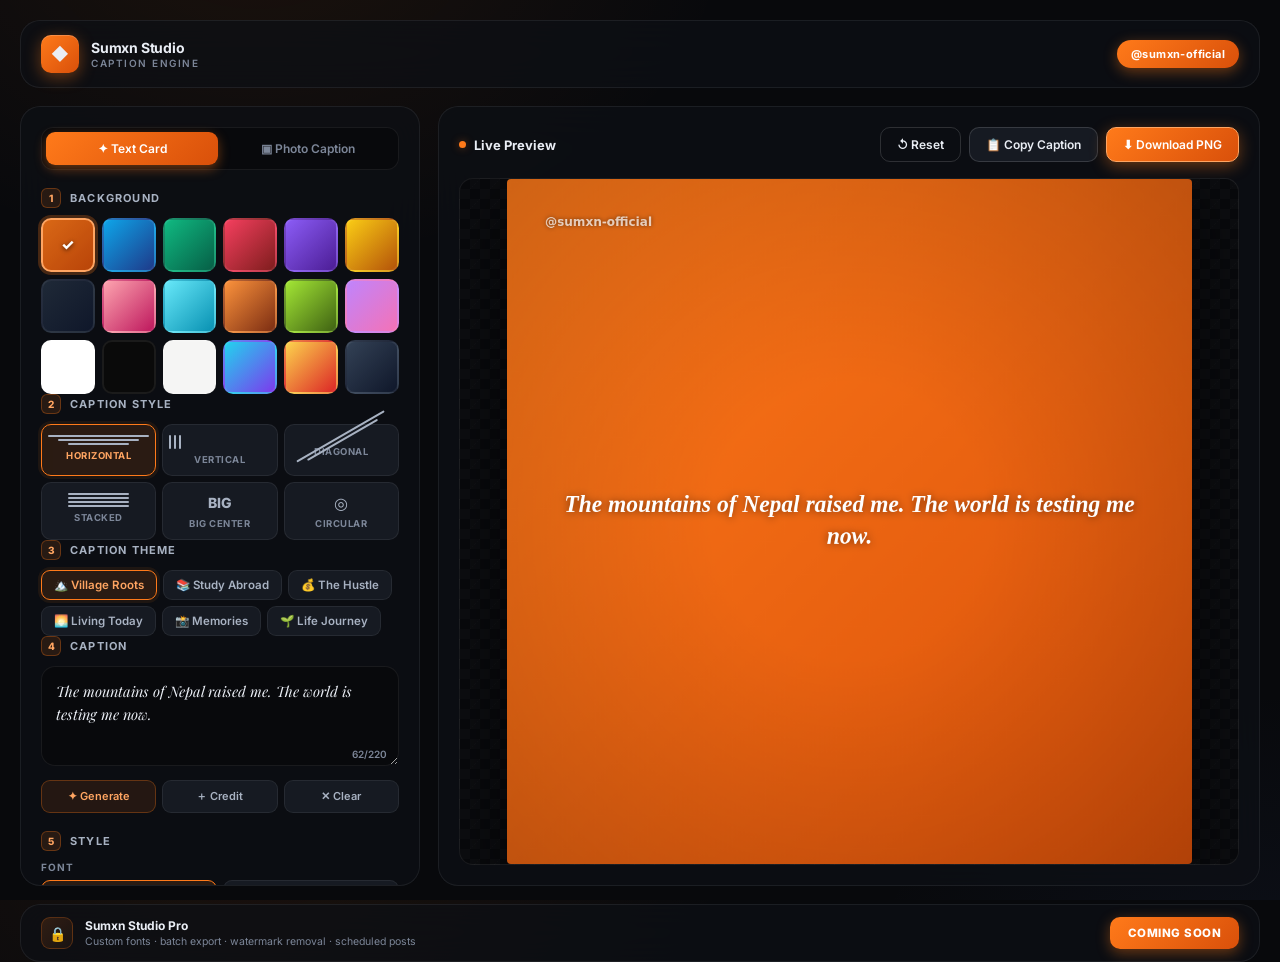
==== commit 8863b2cc: "add caption style like horizontal,vertical,straight down etc" ====
--- a/index.html
+++ b/index.html
@@ -134,7 +134,6 @@
     border-radius: 9px;
     transition: all 0.2s;
     font-family: 'Inter', sans-serif;
-    letter-spacing: 0.2px;
     display: flex;
     align-items: center;
     justify-content: center;
@@ -171,72 +170,7 @@
     color: var(--text-mid);
   }
 
-  .step-hint {
-    font-size: 10.5px; color: var(--text-dim);
-    line-height: 1.5; margin-left: 29px;
-  }
-
-  /* ---- Upload ---- */
-  .upload-zone {
-    border: 1.5px dashed var(--stroke-2);
-    border-radius: var(--radius);
-    padding: 22px 14px;
-    text-align: center;
-    cursor: pointer;
-    transition: all 0.2s;
-    background: rgba(255,255,255,0.012);
-  }
-
-  .upload-zone:hover, .upload-zone.dragover {
-    border-color: var(--accent);
-    background: rgba(255,122,26,0.04);
-  }
-
-  .upload-zone.has-image {
-    padding: 12px; border-style: solid;
-    border-color: rgba(52,211,153,0.4);
-    background: rgba(52,211,153,0.04);
-  }
-
-  .upload-icon { font-size: 22px; display: block; margin-bottom: 8px; opacity: 0.7; }
-  .upload-title { font-size: 12.5px; font-weight: 600; color: var(--text); }
-  .upload-sub { font-size: 10.5px; color: var(--text-dim); margin-top: 4px; }
-
-  .upload-thumb { display: none; align-items: center; gap: 10px; text-align: left; }
-  .upload-zone.has-image .upload-thumb { display: flex; }
-  .upload-zone.has-image .upload-default { display: none; }
-
-  .thumb-img {
-    width: 44px; height: 44px; border-radius: 8px;
-    object-fit: cover; border: 1px solid var(--stroke-2);
-  }
-
-  .thumb-info { flex: 1; min-width: 0; }
-  .thumb-name {
-    font-size: 11.5px; font-weight: 600; color: var(--text);
-    white-space: nowrap; overflow: hidden; text-overflow: ellipsis;
-  }
-  .thumb-meta { font-size: 10px; color: var(--success); margin-top: 2px; font-weight: 600; }
-
-  .thumb-remove {
-    background: rgba(255,255,255,0.06);
-    border: 1px solid var(--stroke-2);
-    color: var(--text-mid);
-    width: 24px; height: 24px;
-    border-radius: 7px; cursor: pointer; font-size: 12px;
-    display: grid; place-items: center; flex-shrink: 0;
-    transition: all 0.2s;
-  }
-
-  .thumb-remove:hover {
-    background: rgba(255,80,80,0.15);
-    border-color: rgba(255,80,80,0.4);
-    color: #ff8080;
-  }
-
-  #fileInput { display: none; }
-
-  /* ---- Background presets (text card mode) ---- */
+  /* ---- Background presets (FIXED - visible colors) ---- */
   .bg-presets {
     display: grid;
     grid-template-columns: repeat(6, 1fr);
@@ -257,7 +191,7 @@
 
   .bg-swatch.active {
     border-color: var(--accent-2);
-    box-shadow: 0 0 0 3px rgba(255,122,26,0.2);
+    box-shadow: 0 0 0 3px rgba(255,122,26,0.25);
   }
 
   .bg-swatch.active::after {
@@ -266,10 +200,11 @@
     inset: 0;
     display: grid;
     place-items: center;
-    font-size: 14px;
+    font-size: 15px;
     font-weight: 800;
     color: #fff;
-    text-shadow: 0 1px 4px rgba(0,0,0,0.6);
+    text-shadow: 0 1px 4px rgba(0,0,0,0.7);
+    background: rgba(0,0,0,0.15);
   }
 
   /* ---- Chips ---- */
@@ -299,6 +234,78 @@
     border-color: var(--accent);
     color: var(--accent-2);
     box-shadow: 0 0 0 3px rgba(255,122,26,0.08);
+  }
+
+  /* ---- Caption style buttons ---- */
+  .style-presets {
+    display: grid;
+    grid-template-columns: repeat(3, 1fr);
+    gap: 6px;
+  }
+
+  .style-preset {
+    background: var(--bg-2);
+    border: 1px solid var(--stroke);
+    color: var(--text-mid);
+    padding: 10px 6px;
+    border-radius: 10px;
+    cursor: pointer;
+    transition: all 0.18s;
+    text-align: center;
+    display: flex;
+    flex-direction: column;
+    align-items: center;
+    gap: 5px;
+    font-family: 'Inter', sans-serif;
+  }
+
+  .style-preset:hover {
+    border-color: var(--stroke-2);
+    background: var(--bg-3);
+  }
+
+  .style-preset.active {
+    background: rgba(255,122,26,0.13);
+    border-color: var(--accent);
+    box-shadow: 0 0 0 3px rgba(255,122,26,0.08);
+  }
+
+  .style-preset.active .sp-name { color: var(--accent-2); }
+
+  .sp-icon {
+    font-size: 16px;
+    line-height: 1;
+    display: flex;
+    align-items: center;
+    justify-content: center;
+    height: 20px;
+    color: var(--text-mid);
+  }
+
+  .style-preset.active .sp-icon { color: var(--accent-2); }
+
+  /* Little visual preview lines */
+  .sp-lines {
+    display: flex;
+    flex-direction: column;
+    gap: 2px;
+    align-items: center;
+    width: 100%;
+  }
+  .sp-lines .l { height: 2px; background: currentColor; border-radius: 2px; }
+  .sp-lines .l.s { width: 60%; }
+  .sp-lines .l.m { width: 80%; }
+  .sp-lines .l.f { width: 100%; }
+  .sp-lines.vertical { flex-direction: row; height: 14px; gap: 3px; align-items: stretch; }
+  .sp-lines.vertical .l { width: 2px; height: 100%; }
+  .sp-lines.diagonal { transform: rotate(-30deg); }
+
+  .sp-name {
+    font-size: 9.5px;
+    font-weight: 700;
+    letter-spacing: 0.5px;
+    text-transform: uppercase;
+    color: var(--text-dim);
   }
 
   /* ---- Caption editor ---- */
@@ -602,13 +609,8 @@
     font-size: 14px; flex-shrink: 0;
   }
 
-  .pro-text .title {
-    font-size: 12px; font-weight: 700; color: var(--text);
-  }
-
-  .pro-text .desc {
-    font-size: 10.5px; color: var(--text-dim); margin-top: 2px;
-  }
+  .pro-text .title { font-size: 12px; font-weight: 700; color: var(--text); }
+  .pro-text .desc { font-size: 10.5px; color: var(--text-dim); margin-top: 2px; }
 
   .pro-cta {
     background: linear-gradient(135deg, var(--accent) 0%, #d9500a 100%);
@@ -670,7 +672,6 @@
   .toast-icon.info { background: rgba(255,122,26,0.15); color: var(--accent-2); }
   .toast-icon.error { background: rgba(255,80,80,0.15); color: #ff6b6b; }
 
-  /* ---- Utility: hide in mode ---- */
   .hide-mode { display: none !important; }
 
   /* ==================== RESPONSIVE ==================== */
@@ -691,6 +692,7 @@
     .credit-pill { display: none; }
     .preview-container { min-height: 260px; }
     .bg-presets { grid-template-columns: repeat(4, 1fr); }
+    .style-presets { grid-template-columns: repeat(2, 1fr); }
   }
 </style>
 </head>
@@ -731,31 +733,82 @@
           <div class="step-title">Background</div>
         </div>
         <div class="bg-presets" id="bgPresets">
-          <div class="bg-swatch active" data-bg="linear-gradient(135deg,#ff7a1a,#d9500a)"></div>
-          <div class="bg-swatch" data-bg="linear-gradient(135deg,#0ea5e9,#1e3a8a)"></div>
-          <div class="bg-swatch" data-bg="linear-gradient(135deg,#10b981,#065f46)"></div>
-          <div class="bg-swatch" data-bg="linear-gradient(135deg,#f43f5e,#7f1d1d)"></div>
-          <div class="bg-swatch" data-bg="linear-gradient(135deg,#8b5cf6,#4c1d95)"></div>
-          <div class="bg-swatch" data-bg="linear-gradient(135deg,#facc15,#b45309)"></div>
-          <div class="bg-swatch" data-bg="linear-gradient(135deg,#1f2937,#0f172a)"></div>
-          <div class="bg-swatch" data-bg="linear-gradient(135deg,#fda4af,#be185d)"></div>
-          <div class="bg-swatch" data-bg="linear-gradient(135deg,#67e8f9,#0891b2)"></div>
-          <div class="bg-swatch" data-bg="linear-gradient(135deg,#fb923c,#7c2d12)"></div>
-          <div class="bg-swatch" data-bg="linear-gradient(135deg,#a3e635,#3f6212)"></div>
-          <div class="bg-swatch" data-bg="#ffffff"></div>
-          <div class="bg-swatch" data-bg="#0a0a0a"></div>
-          <div class="bg-swatch" data-bg="linear-gradient(135deg,#f5f5f4,#a8a29e)"></div>
-          <div class="bg-swatch" data-bg="linear-gradient(135deg,#c084fc,#f472b6)"></div>
-          <div class="bg-swatch" data-bg="linear-gradient(135deg,#22d3ee,#7c3aed)"></div>
-          <div class="bg-swatch" data-bg="linear-gradient(135deg,#fcd34d,#dc2626)"></div>
-          <div class="bg-swatch" data-bg="linear-gradient(135deg,#334155,#0f172a)"></div>
+          <!-- Gradients — inline styles make them VISIBLE -->
+          <div class="bg-swatch active" data-bg="linear-gradient(135deg,#ff7a1a,#d9500a)" style="background: linear-gradient(135deg,#ff7a1a,#d9500a);"></div>
+          <div class="bg-swatch" data-bg="linear-gradient(135deg,#0ea5e9,#1e3a8a)" style="background: linear-gradient(135deg,#0ea5e9,#1e3a8a);"></div>
+          <div class="bg-swatch" data-bg="linear-gradient(135deg,#10b981,#065f46)" style="background: linear-gradient(135deg,#10b981,#065f46);"></div>
+          <div class="bg-swatch" data-bg="linear-gradient(135deg,#f43f5e,#7f1d1d)" style="background: linear-gradient(135deg,#f43f5e,#7f1d1d);"></div>
+          <div class="bg-swatch" data-bg="linear-gradient(135deg,#8b5cf6,#4c1d95)" style="background: linear-gradient(135deg,#8b5cf6,#4c1d95);"></div>
+          <div class="bg-swatch" data-bg="linear-gradient(135deg,#facc15,#b45309)" style="background: linear-gradient(135deg,#facc15,#b45309);"></div>
+          <div class="bg-swatch" data-bg="linear-gradient(135deg,#1f2937,#0f172a)" style="background: linear-gradient(135deg,#1f2937,#0f172a);"></div>
+          <div class="bg-swatch" data-bg="linear-gradient(135deg,#fda4af,#be185d)" style="background: linear-gradient(135deg,#fda4af,#be185d);"></div>
+          <div class="bg-swatch" data-bg="linear-gradient(135deg,#67e8f9,#0891b2)" style="background: linear-gradient(135deg,#67e8f9,#0891b2);"></div>
+          <div class="bg-swatch" data-bg="linear-gradient(135deg,#fb923c,#7c2d12)" style="background: linear-gradient(135deg,#fb923c,#7c2d12);"></div>
+          <div class="bg-swatch" data-bg="linear-gradient(135deg,#a3e635,#3f6212)" style="background: linear-gradient(135deg,#a3e635,#3f6212);"></div>
+          <div class="bg-swatch" data-bg="linear-gradient(135deg,#c084fc,#f472b6)" style="background: linear-gradient(135deg,#c084fc,#f472b6);"></div>
+          <div class="bg-swatch" data-bg="#ffffff" style="background:#ffffff;"></div>
+          <div class="bg-swatch" data-bg="#0a0a0a" style="background:#0a0a0a;"></div>
+          <div class="bg-swatch" data-bg="#f5f5f4" style="background:#f5f5f4;"></div>
+          <div class="bg-swatch" data-bg="linear-gradient(135deg,#22d3ee,#7c3aed)" style="background: linear-gradient(135deg,#22d3ee,#7c3aed);"></div>
+          <div class="bg-swatch" data-bg="linear-gradient(135deg,#fcd34d,#dc2626)" style="background: linear-gradient(135deg,#fcd34d,#dc2626);"></div>
+          <div class="bg-swatch" data-bg="linear-gradient(135deg,#334155,#0f172a)" style="background: linear-gradient(135deg,#334155,#0f172a);"></div>
+        </div>
+      </div>
+
+      <!-- Caption Style -->
+      <div class="step">
+        <div class="step-head">
+          <div class="step-num">2</div>
+          <div class="step-title">Caption Style</div>
+        </div>
+        <div class="style-presets" id="stylePresets">
+          <div class="style-preset active" data-style="horizontal">
+            <div class="sp-lines">
+              <div class="l f"></div>
+              <div class="l m"></div>
+              <div class="l s"></div>
+            </div>
+            <div class="sp-name">Horizontal</div>
+          </div>
+          <div class="style-preset" data-style="vertical">
+            <div class="sp-lines vertical">
+              <div class="l"></div>
+              <div class="l"></div>
+              <div class="l"></div>
+            </div>
+            <div class="sp-name">Vertical</div>
+          </div>
+          <div class="style-preset" data-style="diagonal">
+            <div class="sp-lines diagonal">
+              <div class="l f"></div>
+              <div class="l m"></div>
+            </div>
+            <div class="sp-name">Diagonal</div>
+          </div>
+          <div class="style-preset" data-style="stacked">
+            <div class="sp-lines">
+              <div class="l s"></div>
+              <div class="l s"></div>
+              <div class="l s"></div>
+              <div class="l s"></div>
+            </div>
+            <div class="sp-name">Stacked</div>
+          </div>
+          <div class="style-preset" data-style="big">
+            <div class="sp-icon" style="font-size:14px;font-weight:800;">BIG</div>
+            <div class="sp-name">Big Center</div>
+          </div>
+          <div class="style-preset" data-style="circle">
+            <div class="sp-icon">◎</div>
+            <div class="sp-name">Circular</div>
+          </div>
         </div>
       </div>
 
       <!-- Theme -->
       <div class="step">
         <div class="step-head">
-          <div class="step-num">2</div>
+          <div class="step-num">3</div>
           <div class="step-title">Caption Theme</div>
         </div>
         <div class="chip-grid" id="themeChipsText">
@@ -771,7 +824,7 @@
       <!-- Caption -->
       <div class="step">
         <div class="step-head">
-          <div class="step-num">3</div>
+          <div class="step-num">4</div>
           <div class="step-title">Caption</div>
         </div>
         <div class="caption-wrap">
@@ -790,7 +843,6 @@
     <!-- ============ PHOTO CAPTION MODE ============ -->
     <div id="photoModePanel" class="hide-mode">
 
-      <!-- Upload -->
       <div class="step">
         <div class="step-head">
           <div class="step-num">1</div>
@@ -814,23 +866,21 @@
         <input type="file" id="fileInput" accept="image/*">
       </div>
 
-      <!-- Theme -->
       <div class="step">
         <div class="step-head">
           <div class="step-num">2</div>
-          <div class="step-title">Caption Theme</div>
+          <div class="step-title">Theme</div>
         </div>
         <div class="chip-grid" id="themeChipsPhoto">
-          <div class="chip active" data-theme="village">🏔️ Village Roots</div>
-          <div class="chip" data-theme="study">📚 Study Abroad</div>
-          <div class="chip" data-theme="hustle">💰 The Hustle</div>
-          <div class="chip" data-theme="today">🌅 Living Today</div>
+          <div class="chip active" data-theme="village">🏔️ Village</div>
+          <div class="chip" data-theme="study">📚 Study</div>
+          <div class="chip" data-theme="hustle">💰 Hustle</div>
+          <div class="chip" data-theme="today">🌅 Today</div>
           <div class="chip" data-theme="memories">📸 Memories</div>
-          <div class="chip" data-theme="life">🌱 Life Journey</div>
+          <div class="chip" data-theme="life">🌱 Life</div>
         </div>
       </div>
 
-      <!-- Caption -->
       <div class="step">
         <div class="step-head">
           <div class="step-num">3</div>
@@ -852,7 +902,7 @@
     <!-- ============ SHARED STYLE CONTROLS ============ -->
     <div class="step">
       <div class="step-head">
-        <div class="step-num">4</div>
+        <div class="step-num">5</div>
         <div class="step-title">Style</div>
       </div>
 
@@ -867,12 +917,12 @@
       <div class="style-group">
         <div class="style-label">Text Color</div>
         <div class="swatch-row" id="textColors">
-          <div class="swatch active" data-color="#ffffff" style="background:#ffffff"></div>
-          <div class="swatch" data-color="#ffd166" style="background:#ffd166"></div>
-          <div class="swatch" data-color="#ff8a3d" style="background:#ff8a3d"></div>
-          <div class="swatch" data-color="#7ad1ff" style="background:#7ad1ff"></div>
-          <div class="swatch" data-color="#ff8fb1" style="background:#ff8fb1"></div>
-          <div class="swatch" data-color="#000000" style="background:#000000"></div>
+          <div class="swatch active" data-color="#ffffff" style="background:#ffffff;"></div>
+          <div class="swatch" data-color="#ffd166" style="background:#ffd166;"></div>
+          <div class="swatch" data-color="#ff8a3d" style="background:#ff8a3d;"></div>
+          <div class="swatch" data-color="#7ad1ff" style="background:#7ad1ff;"></div>
+          <div class="swatch" data-color="#ff8fb1" style="background:#ff8fb1;"></div>
+          <div class="swatch" data-color="#000000" style="background:#000000;"></div>
         </div>
       </div>
 
@@ -957,9 +1007,7 @@
       "I am a village boy with a city-sized hunger.",
       "My roots are in Nepal. My hustle is global.",
       "I walked away from home with one bag and a thousand reasons.",
-      "The village gave me my heart. This journey is giving me my story.",
-      "Back home the stars are louder than the traffic. I still hear them.",
-      "I grew up where roads were dirt and dreams were endless."
+      "The village gave me my heart. This journey is giving me my story."
     ],
     study: [
       "I left home to study — not just books, but life itself.",
@@ -971,9 +1019,7 @@
       "I'm not just studying for a degree — I'm studying for a way up.",
       "First time living alone. First time being truly responsible for me.",
       "I study by day, dream by night, and build in between.",
-      "This degree is not just mine. It belongs to everyone who believed in me.",
-      "I traded my mother's cooking for independence. Some days I miss both.",
-      "Every exam is a small step back home — but forward too."
+      "This degree is not just mine. It belongs to everyone who believed in me."
     ],
     hustle: [
       "I started posting reels not for fame, but because I need to earn in USD.",
@@ -985,9 +1031,7 @@
       "One reel at a time, I'm building a bridge to the world.",
       "I don't need luck. I need consistency and one viral moment.",
       "I'm learning marketing, editing, and life — from one phone screen.",
-      "They said get a real job. I'm building one — just differently.",
-      "The algorithm doesn't know my story yet. But it will.",
-      "Every view, every save — it's all fuel for the dream."
+      "They said get a real job. I'm building one — just differently."
     ],
     today: [
       "I'm not waiting for the perfect day. I'm living this one.",
@@ -999,9 +1043,7 @@
       "I'm learning to be proud of small progress.",
       "Today I'm not comparing. I'm creating.",
       "I'm exactly where I need to be — even if it doesn't look like it yet.",
-      "Living today, not someday. Building now, not later.",
-      "Today I let the small wins count.",
-      "I chose today over someday. Again."
+      "Living today, not someday. Building now, not later."
     ],
     memories: [
       "One day these hard days will be the memories I'm most proud of.",
@@ -1013,9 +1055,7 @@
       "I want to look back and say: I really lived those years.",
       "I'm turning my struggle into stories worth remembering.",
       "This chapter is hard, but it's mine.",
-      "Someday I'll scroll back and smile at how far I've come.",
-      "Every frame here is a page of my story.",
-      "One day this will just be a photo. Right now it's my whole life."
+      "Someday I'll scroll back and smile at how far I've come."
     ],
     life: [
       "My journey started in a small village and is being written in a big world.",
@@ -1027,9 +1067,7 @@
       "I'm a work in progress, and I'm okay with that.",
       "This is not a phase. This is my life's biggest chapter.",
       "I came from nothing, but I'm building something — reel by reel.",
-      "My journey is proof that where you start doesn't decide where you finish.",
-      "I'm not lost. I'm just early in my story.",
-      "Every day I'm one step closer to the life I imagined back home."
+      "My journey is proof that where you start doesn't decide where you finish."
     ]
   };
 
@@ -1037,14 +1075,12 @@
   //  STATE
   // ============================================================
   const state = {
-    mode: 'text',            // 'text' | 'photo'
-    // text card
+    mode: 'text',
     bg: 'linear-gradient(135deg,#ff7a1a,#d9500a)',
-    // photo
+    captionStyle: 'horizontal',
     image: null,
     imageName: '',
     imageSize: 0,
-    // shared
     theme: 'village',
     textColor: '#ffffff',
     position: 'bottom',
@@ -1091,21 +1127,18 @@
         $('photoModePanel').classList.add('hide-mode');
         $('posGroup').style.display = 'none';
         $('overlayGroup').style.display = 'none';
-        // In text mode, "position" is always center
         state.position = 'center';
-        render();
       } else {
         $('textModePanel').classList.add('hide-mode');
         $('photoModePanel').classList.remove('hide-mode');
         $('posGroup').style.display = '';
         $('overlayGroup').style.display = '';
-        // Restore bottom position for photo
         state.position = 'bottom';
         document.querySelectorAll('#posChips .chip').forEach(c => {
           c.classList.toggle('active', c.dataset.pos === 'bottom');
         });
-        render();
       }
+      render();
     });
   });
 
@@ -1125,7 +1158,7 @@
   }
 
   // ============================================================
-  //  BACKGROUND SWATCHES (text mode)
+  //  BACKGROUND SWATCHES (now visible via inline styles)
   // ============================================================
   document.querySelectorAll('.bg-swatch').forEach(sw => {
     sw.addEventListener('click', () => {
@@ -1137,7 +1170,19 @@
   });
 
   // ============================================================
-  //  THEME CHIPS (both modes)
+  //  CAPTION STYLE PRESETS
+  // ============================================================
+  document.querySelectorAll('.style-preset').forEach(preset => {
+    preset.addEventListener('click', () => {
+      document.querySelectorAll('.style-preset').forEach(p => p.classList.remove('active'));
+      preset.classList.add('active');
+      state.captionStyle = preset.dataset.style;
+      render();
+    });
+  });
+
+  // ============================================================
+  //  THEME CHIPS
   // ============================================================
   function bindThemeChips(containerId, textareaId, charCountId) {
     document.querySelectorAll(`#${containerId} .chip`).forEach(chip => {
@@ -1156,7 +1201,7 @@
   bindThemeChips('themeChipsPhoto', 'captionPhoto', 'charCountPhoto');
 
   // ============================================================
-  //  CAPTION TEXTAREAS + TOOLS
+  //  CAPTION TOOLS
   // ============================================================
   function updateCharCount(countId, taId) {
     const len = $(taId).value.length;
@@ -1168,19 +1213,16 @@
 
   function bindCaptionTools(taId, countId, regenId, creditId, clearId) {
     const ta = $(taId);
-
     ta.addEventListener('input', () => {
       updateCharCount(countId, taId);
       render();
     });
-
     $(regenId).addEventListener('click', () => {
       ta.value = pickCaption(state.theme);
       updateCharCount(countId, taId);
       render();
       toast('New caption generated', 'info');
     });
-
     $(creditId).addEventListener('click', () => {
       const val = ta.value.trim();
       if (val.includes('@sumxn-official')) {
@@ -1192,7 +1234,6 @@
       render();
       toast('Credit added', 'success');
     });
-
     $(clearId).addEventListener('click', () => {
       ta.value = '';
       updateCharCount(countId, taId);
@@ -1204,7 +1245,7 @@
   bindCaptionTools('captionPhoto', 'charCountPhoto', 'regenPhotoBtn', 'creditPhotoBtn', 'clearPhotoBtn');
 
   // ============================================================
-  //  POSITION CHIPS
+  //  POSITION / COLOR / FONT / SLIDERS
   // ============================================================
   document.querySelectorAll('#posChips .chip').forEach(chip => {
     chip.addEventListener('click', () => {
@@ -1215,9 +1256,6 @@
     });
   });
 
-  // ============================================================
-  //  TEXT COLOR SWATCHES
-  // ============================================================
   document.querySelectorAll('#textColors .swatch').forEach(sw => {
     sw.addEventListener('click', () => {
       document.querySelectorAll('#textColors .swatch').forEach(s => s.classList.remove('active'));
@@ -1227,9 +1265,6 @@
     });
   });
 
-  // ============================================================
-  //  FONT BUTTONS
-  // ============================================================
   document.querySelectorAll('.font-btn').forEach(btn => {
     btn.addEventListener('click', () => {
       document.querySelectorAll('.font-btn').forEach(b => b.classList.remove('active'));
@@ -1239,9 +1274,6 @@
     });
   });
 
-  // ============================================================
-  //  SLIDERS
-  // ============================================================
   $('sizeSlider').addEventListener('input', (e) => {
     state.sizePercent = +e.target.value;
     $('sizeValue').textContent = e.target.value;
@@ -1272,7 +1304,6 @@
   $('thumbRemove').addEventListener('click', (e) => {
     e.stopPropagation();
     state.image = null;
-    state.imageName = '';
     uploadZone.classList.remove('has-image');
     $('thumbImg').src = '';
     fileInput.value = '';
@@ -1323,8 +1354,6 @@
       const img = new Image();
       img.onload = () => {
         state.image = img;
-        state.imageName = file.name;
-        state.imageSize = file.size;
         uploadZone.classList.add('has-image');
         $('thumbImg').src = img.src;
         $('thumbName').textContent = file.name;
@@ -1348,8 +1377,8 @@
   //  MAIN RENDER
   // ============================================================
   function render() {
-    const textareaId = state.mode === 'text' ? 'captionText' : 'captionPhoto';
-    const text = $(textareaId).value.trim();
+    const taId = state.mode === 'text' ? 'captionText' : 'captionPhoto';
+    const text = $(taId).value.trim();
 
     if (state.mode === 'text') {
       renderTextCard(text);
@@ -1364,27 +1393,17 @@
     canvas.width = W;
     canvas.height = H;
 
-    // Background (gradient string or solid color)
-    if (state.bg.startsWith('linear-gradient')) {
-      const match = state.bg.match(/linear-gradient\(([^,]+),(.+)\)/);
-      const angle = parseGradientAngle(match[1]);
-      const stops = match[2].split(',').map(s => s.trim());
-      const grad = buildGradient(ctx, angle, W, H, stops);
-      ctx.fillStyle = grad;
-    } else {
-      ctx.fillStyle = state.bg;
-    }
-    ctx.fillRect(0, 0, W, H);
-
-    // Subtle vignette
-    const vign = ctx.createRadialGradient(W/2, H/2, H*0.2, W/2, H/2, H*0.75);
+    // Background paint
+    paintBackground(state.bg, W, H);
+
+    // Vignette
+    const vign = ctx.createRadialGradient(W/2, H/2, H*0.2, W/2, H/2, H*0.8);
     vign.addColorStop(0, 'rgba(0,0,0,0)');
-    vign.addColorStop(1, 'rgba(0,0,0,0.18)');
+    vign.addColorStop(1, 'rgba(0,0,0,0.22)');
     ctx.fillStyle = vign;
     ctx.fillRect(0, 0, W, H);
 
     if (!text) {
-      // Placeholder
       ctx.font = `500 28px "Inter", system-ui, sans-serif`;
       ctx.textAlign = 'center';
       ctx.textBaseline = 'middle';
@@ -1394,19 +1413,14 @@
       return;
     }
 
-    // Text rendering
-    drawWrappedText(text, W, H, true);
-
-    // Credit watermark
+    drawTextByStyle(text, W, H, true);
     drawCredit(W, H, 60, 60);
-
     updateActionState(false);
   }
 
   // ---- PHOTO CAPTION MODE ----
   function renderPhotoCaption(text) {
     if (!state.image) {
-      // Empty state - just show dark placeholder
       canvas.width = 1080;
       canvas.height = 1080;
       ctx.fillStyle = '#0a0a0a';
@@ -1434,112 +1448,370 @@
     ctx.drawImage(img, 0, 0, w, h);
 
     if (text) {
-      drawWrappedText(text, w, h, false);
-    }
-
+      drawTextByStyle(text, w, h, false);
+    }
     drawCredit(w, h, Math.round(w * 0.03), Math.round(w * 0.03));
     updateActionState(false);
   }
 
-  // ---- Text drawing (shared) ----
-  function drawWrappedText(text, w, h, isTextCard) {
-    const fontSizePx = Math.round(w * (state.sizePercent / 1000));
+  // ============================================================
+  //  CAPTION STYLE DISPATCHER
+  // ============================================================
+  function drawTextByStyle(text, w, h, isTextCard) {
+    // Compute style-specific font
     const fontFamily = state.font === 'playfair'
       ? '"Playfair Display", Georgia, serif'
       : '"Inter", system-ui, sans-serif';
     const fontStyle = state.font === 'playfair' ? 'italic ' : '';
 
+    // Photo mode: draw dark overlay first (for readability)
+    if (!isTextCard) {
+      drawOverlay(w, h);
+    }
+
+    // Dispatch
+    switch (state.captionStyle) {
+      case 'vertical':
+        drawVertical(text, w, h, fontFamily, fontStyle);
+        break;
+      case 'diagonal':
+        drawDiagonal(text, w, h, fontFamily, fontStyle);
+        break;
+      case 'stacked':
+        drawStacked(text, w, h, fontFamily, fontStyle);
+        break;
+      case 'big':
+        drawBigCenter(text, w, h, fontFamily, fontStyle);
+        break;
+      case 'circle':
+        drawCircular(text, w, h, fontFamily, fontStyle);
+        break;
+      case 'horizontal':
+      default:
+        drawHorizontal(text, w, h, fontFamily, fontStyle, isTextCard);
+    }
+
+    ctx.shadowColor = 'transparent';
+    ctx.shadowBlur = 0;
+    ctx.shadowOffsetY = 0;
+  }
+
+  // ---- Dark overlay for photo mode ----
+  function drawOverlay(w, h) {
+    const op = state.overlayOpacity / 100;
+    if (state.captionStyle === 'big' || state.captionStyle === 'circle') {
+      // Uniform dark for centered styles
+      ctx.fillStyle = `rgba(0,0,0,${op * 0.75})`;
+      ctx.fillRect(0, 0, w, h);
+      return;
+    }
+    if (state.position === 'top') {
+      const gh = Math.min(h, h * 0.4);
+      const grad = ctx.createLinearGradient(0, 0, 0, gh);
+      grad.addColorStop(0, `rgba(0,0,0,${op})`);
+      grad.addColorStop(1, 'rgba(0,0,0,0)');
+      ctx.fillStyle = grad;
+      ctx.fillRect(0, 0, w, gh);
+    } else if (state.position === 'bottom') {
+      const gh = Math.min(h, h * 0.5);
+      const start = h - gh;
+      const grad = ctx.createLinearGradient(0, start, 0, h);
+      grad.addColorStop(0, 'rgba(0,0,0,0)');
+      grad.addColorStop(1, `rgba(0,0,0,${op})`);
+      ctx.fillStyle = grad;
+      ctx.fillRect(0, start, w, gh);
+    } else {
+      ctx.fillStyle = `rgba(0,0,0,${op * 0.65})`;
+      ctx.fillRect(0, h * 0.3, w, h * 0.4);
+    }
+  }
+
+  // ============================================================
+  //  STYLE 1: HORIZONTAL (default wrapped, top/center/bottom)
+  // ============================================================
+  function drawHorizontal(text, w, h, fontFamily, fontStyle, isTextCard) {
+    const fontSizePx = Math.round(w * (state.sizePercent / 1000));
     ctx.font = `${fontStyle}700 ${fontSizePx}px ${fontFamily}`;
     ctx.textAlign = 'center';
     ctx.textBaseline = 'middle';
 
     const padding = Math.round(w * 0.07);
-    const maxTextWidth = w - padding * 2;
-    const words = text.split(/\s+/);
-    const lines = [];
-    let current = '';
-
-    for (const word of words) {
-      const test = current ? current + ' ' + word : word;
-      if (ctx.measureText(test).width > maxTextWidth && current) {
-        lines.push(current);
-        current = word;
-      } else {
-        current = test;
-      }
-    }
-    if (current) lines.push(current);
-
+    const maxWidth = w - padding * 2;
+    const lines = wrapText(text, maxWidth);
     const lineHeight = fontSizePx * 1.35;
-    const totalTextHeight = lines.length * lineHeight;
+    const totalH = lines.length * lineHeight;
 
     let startY;
     if (isTextCard) {
-      startY = (h - totalTextHeight) / 2 + lineHeight / 2;
+      startY = (h - totalH) / 2 + lineHeight / 2;
     } else if (state.position === 'top') {
       startY = padding + fontSizePx;
     } else if (state.position === 'center') {
-      startY = (h - totalTextHeight) / 2 + lineHeight / 2;
+      startY = (h - totalH) / 2 + lineHeight / 2;
     } else {
-      startY = h - padding - totalTextHeight + lineHeight / 2;
-    }
-
-    // Overlay gradient (photo mode only)
-    if (!isTextCard) {
-      const op = state.overlayOpacity / 100;
-      if (state.position === 'top') {
-        const gh = Math.min(h, totalTextHeight + padding * 3);
-        const grad = ctx.createLinearGradient(0, 0, 0, gh);
-        grad.addColorStop(0, `rgba(0,0,0,${op})`);
-        grad.addColorStop(1, 'rgba(0,0,0,0)');
-        ctx.fillStyle = grad;
-        ctx.fillRect(0, 0, w, gh);
-      } else if (state.position === 'bottom') {
-        const gh = Math.min(h, totalTextHeight + padding * 3);
-        const start = h - gh;
-        const grad = ctx.createLinearGradient(0, start, 0, h);
-        grad.addColorStop(0, 'rgba(0,0,0,0)');
-        grad.addColorStop(1, `rgba(0,0,0,${op})`);
-        ctx.fillStyle = grad;
-        ctx.fillRect(0, start, w, gh);
-      } else {
-        const bandTop = Math.max(0, (h - totalTextHeight) / 2 - padding);
-        const bandH = totalTextHeight + padding * 2;
-        ctx.fillStyle = `rgba(0,0,0,${op * 0.85})`;
-        ctx.fillRect(0, bandTop, w, bandH);
-      }
-    }
-
-    // Text shadow for readability
-    ctx.shadowColor = 'rgba(0,0,0,0.45)';
+      startY = h - padding - totalH + lineHeight / 2;
+    }
+
+    ctx.shadowColor = 'rgba(0,0,0,0.5)';
     ctx.shadowBlur = Math.round(fontSizePx * 0.35);
     ctx.shadowOffsetY = Math.round(fontSizePx * 0.04);
     ctx.fillStyle = state.textColor;
+    lines.forEach((line, i) => ctx.fillText(line, w / 2, startY + i * lineHeight));
+  }
+
+  // ============================================================
+  //  STYLE 2: VERTICAL (one word per line, centered)
+  // ============================================================
+  function drawVertical(text, w, h, fontFamily, fontStyle) {
+    const words = text.replace(/\n/g, ' ').split(/\s+/).filter(Boolean);
+    // If too many words, group them into 1-2 per line
+    const groups = [];
+    const maxWordsPerLine = Math.ceil(words.length / 8);
+    for (let i = 0; i < words.length; i += maxWordsPerLine) {
+      groups.push(words.slice(i, i + maxWordsPerLine).join(' '));
+    }
+
+    const fontSizePx = Math.round(w * (state.sizePercent / 1400));
+    const lineHeight = fontSizePx * 1.55;
+
+    // Auto-shrink if too tall
+    let actualFont = fontSizePx;
+    let totalH = groups.length * lineHeight;
+    const maxH = h * 0.8;
+    if (totalH > maxH) {
+      const scale = maxH / totalH;
+      actualFont = Math.floor(fontSizePx * scale);
+    }
+    const finalLineH = actualFont * 1.55;
+    const finalTotalH = groups.length * finalLineH;
+
+    ctx.font = `${fontStyle}700 ${actualFont}px ${fontFamily}`;
+    ctx.textAlign = 'center';
+    ctx.textBaseline = 'middle';
+
+    const startY = (h - finalTotalH) / 2 + finalLineH / 2;
+
+    ctx.shadowColor = 'rgba(0,0,0,0.5)';
+    ctx.shadowBlur = Math.round(actualFont * 0.35);
+    ctx.shadowOffsetY = Math.round(actualFont * 0.04);
+    ctx.fillStyle = state.textColor;
+
+    groups.forEach((g, i) => {
+      ctx.fillText(g, w / 2, startY + i * finalLineH);
+    });
+  }
+
+  // ============================================================
+  //  STYLE 3: DIAGONAL (rotated -8deg)
+  // ============================================================
+  function drawDiagonal(text, w, h, fontFamily, fontStyle) {
+    const fontSizePx = Math.round(w * (state.sizePercent / 1100));
+    ctx.font = `${fontStyle}700 ${fontSizePx}px ${fontFamily}`;
+    ctx.textAlign = 'center';
+    ctx.textBaseline = 'middle';
+
+    const padding = Math.round(w * 0.09);
+    const maxWidth = w - padding * 2;
+    const lines = wrapText(text, maxWidth);
+    const lineHeight = fontSizePx * 1.4;
+    const totalH = lines.length * lineHeight;
+
+    ctx.save();
+    ctx.translate(w / 2, h / 2);
+    ctx.rotate(-8 * Math.PI / 180);
+
+    ctx.shadowColor = 'rgba(0,0,0,0.55)';
+    ctx.shadowBlur = Math.round(fontSizePx * 0.4);
+    ctx.shadowOffsetY = Math.round(fontSizePx * 0.05);
+    ctx.fillStyle = state.textColor;
+
+    const startY = -totalH / 2 + lineHeight / 2;
+    lines.forEach((line, i) => {
+      ctx.fillText(line, 0, startY + i * lineHeight);
+    });
+    ctx.restore();
+  }
+
+  // ============================================================
+  //  STYLE 4: STACKED (one word per line, tight, big)
+  // ============================================================
+  function drawStacked(text, w, h, fontFamily, fontStyle) {
+    const words = text.replace(/\n/g, ' ').split(/\s+/).filter(Boolean);
+
+    // Fit as many stacked words as possible
+    let fontSizePx = Math.round(w * (state.sizePercent / 800));
+    let lineHeight = fontSizePx * 1.15;
+
+    // Auto-shrink to fit vertically
+    const maxH = h * 0.82;
+    while (words.length * lineHeight > maxH && fontSizePx > 20) {
+      fontSizePx -= 2;
+      lineHeight = fontSizePx * 1.15;
+    }
+
+    ctx.font = `${fontStyle}800 ${fontSizePx}px ${fontFamily}`;
+    ctx.textAlign = 'center';
+    ctx.textBaseline = 'middle';
+
+    const totalH = words.length * lineHeight;
+    const startY = (h - totalH) / 2 + lineHeight / 2;
+
+    ctx.shadowColor = 'rgba(0,0,0,0.55)';
+    ctx.shadowBlur = Math.round(fontSizePx * 0.4);
+    ctx.shadowOffsetY = Math.round(fontSizePx * 0.05);
+    ctx.fillStyle = state.textColor;
+
+    words.forEach((word, i) => {
+      ctx.fillText(word, w / 2, startY + i * lineHeight);
+    });
+  }
+
+  // ============================================================
+  //  STYLE 5: BIG CENTER (huge text, tightly wrapped)
+  // ============================================================
+  function drawBigCenter(text, w, h, fontFamily, fontStyle) {
+    // Larger font, tighter wrap
+    let fontSizePx = Math.round(w * (state.sizePercent / 620));
+    let padding = Math.round(w * 0.08);
+    let maxWidth = w - padding * 2;
+    let lines = wrapText(text, maxWidth);
+    let lineHeight = fontSizePx * 1.15;
+
+    // Auto-shrink to fit
+    const maxH = h * 0.82;
+    let guard = 0;
+    while (lines.length * lineHeight > maxH && fontSizePx > 24 && guard < 60) {
+      fontSizePx -= 2;
+      lineHeight = fontSizePx * 1.15;
+      lines = wrapText(text, maxWidth);
+      guard++;
+    }
+
+    ctx.font = `${fontStyle}800 ${fontSizePx}px ${fontFamily}`;
+    ctx.textAlign = 'center';
+    ctx.textBaseline = 'middle';
+
+    const totalH = lines.length * lineHeight;
+    const startY = (h - totalH) / 2 + lineHeight / 2;
+
+    // Draw a subtle translucent plate for readability
+    const plateH = totalH + padding * 0.9;
+    const plateY = (h - plateH) / 2;
+    ctx.fillStyle = 'rgba(0,0,0,0.18)';
+    roundRect(w / 2 - maxWidth / 2 - padding * 0.3, plateY, maxWidth + padding * 0.6, plateH, 24);
+    ctx.fill();
+
+    ctx.shadowColor = 'rgba(0,0,0,0.6)';
+    ctx.shadowBlur = Math.round(fontSizePx * 0.35);
+    ctx.shadowOffsetY = Math.round(fontSizePx * 0.04);
+    ctx.fillStyle = state.textColor;
 
     lines.forEach((line, i) => {
       ctx.fillText(line, w / 2, startY + i * lineHeight);
     });
-
-    ctx.shadowColor = 'transparent';
-    ctx.shadowBlur = 0;
-    ctx.shadowOffsetY = 0;
-  }
-
-  // ---- Credit watermark ----
-  function drawCredit(w, h, x, y) {
-    const creditSize = Math.max(14, Math.round(w * 0.018));
-    ctx.font = `700 ${creditSize}px "Inter", system-ui, sans-serif`;
-    ctx.textAlign = 'left';
-    ctx.textBaseline = 'top';
-    ctx.fillStyle = 'rgba(255,255,255,0.72)';
-    ctx.shadowColor = 'rgba(0,0,0,0.7)';
-    ctx.shadowBlur = 6;
-    ctx.fillText('@sumxn-official', x, y);
-    ctx.shadowColor = 'transparent';
-    ctx.shadowBlur = 0;
-  }
-
-  // ---- Gradient helpers ----
+  }
+
+  // ============================================================
+  //  STYLE 6: CIRCULAR (short caption only, curved arrangement)
+  // ============================================================
+  function drawCircular(text, w, h, fontFamily, fontStyle) {
+    // Take first 3-5 words only
+    const words = text.replace(/\n/g, ' ').split(/\s+/).filter(Boolean);
+    const display = words.slice(0, 6);
+    const longest = display.reduce((a, b) => (a.length > b.length ? a : b), '');
+    const fontSizePx = Math.min(
+      Math.round(w * 0.09),
+      Math.round((w * 0.65) / Math.max(longest.length, 4))
+    );
+    const lineHeight = fontSizePx * 1.3;
+
+    ctx.font = `${fontStyle}700 ${fontSizePx}px ${fontFamily}`;
+    ctx.textAlign = 'center';
+    ctx.textBaseline = 'middle';
+
+    const totalH = display.length * lineHeight;
+    const startY = (h - totalH) / 2 + lineHeight / 2;
+
+    // Draw a subtle ring
+    const ringR = Math.max(totalH, w * 0.32);
+    ctx.strokeStyle = 'rgba(255,255,255,0.18)';
+    ctx.lineWidth = 2;
+    ctx.beginPath();
+    ctx.arc(w / 2, h / 2, ringR * 0.95, 0, Math.PI * 2);
+    ctx.stroke();
+
+    ctx.strokeStyle = 'rgba(255,255,255,0.08)';
+    ctx.lineWidth = 1;
+    ctx.beginPath();
+    ctx.arc(w / 2, h / 2, ringR * 1.05, 0, Math.PI * 2);
+    ctx.stroke();
+
+    ctx.shadowColor = 'rgba(0,0,0,0.55)';
+    ctx.shadowBlur = Math.round(fontSizePx * 0.35);
+    ctx.shadowOffsetY = Math.round(fontSizePx * 0.04);
+    ctx.fillStyle = state.textColor;
+
+    display.forEach((line, i) => {
+      // Slight horizontal offset for a curved feel
+      const offsetX = Math.sin((i - (display.length - 1) / 2) * 0.4) * fontSizePx * 0.25;
+      ctx.fillText(line, w / 2 + offsetX, startY + i * lineHeight);
+    });
+  }
+
+  // ============================================================
+  //  SHARED HELPERS
+  // ============================================================
+  function wrapText(text, maxWidth) {
+    // Preserve explicit line breaks
+    const paragraphs = text.split('\n');
+    const result = [];
+    for (const para of paragraphs) {
+      const words = para.split(/\s+/).filter(Boolean);
+      let current = '';
+      for (const word of words) {
+        const test = current ? current + ' ' + word : word;
+        if (ctx.measureText(test).width > maxWidth && current) {
+          result.push(current);
+          current = word;
+        } else {
+          current = test;
+        }
+      }
+      if (current) result.push(current);
+      if (paragraphs.length > 1) result.push(''); // spacer between paragraphs
+    }
+    return result.filter((l, i) => !(l === '' && i === result.length - 1));
+  }
+
+  function roundRect(x, y, w, h, r) {
+    ctx.beginPath();
+    ctx.moveTo(x + r, y);
+    ctx.arcTo(x + w, y, x + w, y + h, r);
+    ctx.arcTo(x + w, y + h, x, y + h, r);
+    ctx.arcTo(x, y + h, x, y, r);
+    ctx.arcTo(x, y, x + w, y, r);
+    ctx.closePath();
+  }
+
+  // ============================================================
+  //  BACKGROUND PAINTING (supports gradients + solids)
+  // ============================================================
+  function paintBackground(bg, w, h) {
+    if (bg.startsWith('linear-gradient')) {
+      const match = bg.match(/linear-gradient\(([^,]+),(.+)\)/);
+      if (match) {
+        const angle = parseGradientAngle(match[1]);
+        const stops = match[2].split(',').map(s => s.trim());
+        const grad = buildGradient(angle, w, h, stops);
+        ctx.fillStyle = grad;
+        ctx.fillRect(0, 0, w, h);
+        return;
+      }
+    }
+    ctx.fillStyle = bg;
+    ctx.fillRect(0, 0, w, h);
+  }
+
   function parseGradientAngle(str) {
     const s = str.trim();
     if (s.endsWith('deg')) return parseFloat(s) || 135;
@@ -1548,7 +1820,7 @@
     return 135;
   }
 
-  function buildGradient(ctx, angleDeg, w, h, stops) {
+  function buildGradient(angleDeg, w, h, stops) {
     const rad = (angleDeg - 90) * Math.PI / 180;
     const cx = w / 2, cy = h / 2;
     const len = Math.abs(w * Math.cos(rad)) + Math.abs(h * Math.sin(rad));
@@ -1564,6 +1836,22 @@
   }
 
   // ============================================================
+  //  CREDIT
+  // ============================================================
+  function drawCredit(w, h, x, y) {
+    const creditSize = Math.max(14, Math.round(w * 0.018));
+    ctx.font = `700 ${creditSize}px "Inter", system-ui, sans-serif`;
+    ctx.textAlign = 'left';
+    ctx.textBaseline = 'top';
+    ctx.fillStyle = 'rgba(255,255,255,0.72)';
+    ctx.shadowColor = 'rgba(0,0,0,0.7)';
+    ctx.shadowBlur = 6;
+    ctx.fillText('@sumxn-official', x, y);
+    ctx.shadowColor = 'transparent';
+    ctx.shadowBlur = 0;
+  }
+
+  // ============================================================
   //  ACTION STATE
   // ============================================================
   function updateActionState(disabled) {
@@ -1581,6 +1869,10 @@
       state.bg = 'linear-gradient(135deg,#ff7a1a,#d9500a)';
       document.querySelectorAll('.bg-swatch').forEach(s => {
         s.classList.toggle('active', s.dataset.bg === state.bg);
+      });
+      state.captionStyle = 'horizontal';
+      document.querySelectorAll('.style-preset').forEach(p => {
+        p.classList.toggle('active', p.dataset.style === 'horizontal');
       });
     } else {
       $('captionPhoto').value = '';
@@ -1622,7 +1914,7 @@
     try {
       const ts = new Date().toISOString().slice(0, 19).replace(/[:T]/g, '-');
       const link = document.createElement('a');
-      link.download = `sumxn-${state.mode}-${ts}.png`;
+      link.download = `sumxn-${state.mode}-${state.captionStyle}-${ts}.png`;
       link.href = canvas.toDataURL('image/png', 1.0);
       link.click();
       toast('Downloaded', 'success');
@@ -1638,12 +1930,10 @@
   // ============================================================
   //  INIT
   // ============================================================
-  // Text card mode is default; generate an initial caption
   $('captionText').value = pickCaption('village');
   updateCharCount('charCountText', 'captionText');
   updateCharCount('charCountPhoto', 'captionPhoto');
 
-  // Position chips hidden in text mode
   $('posGroup').style.display = 'none';
   $('overlayGroup').style.display = 'none';
   state.position = 'center';
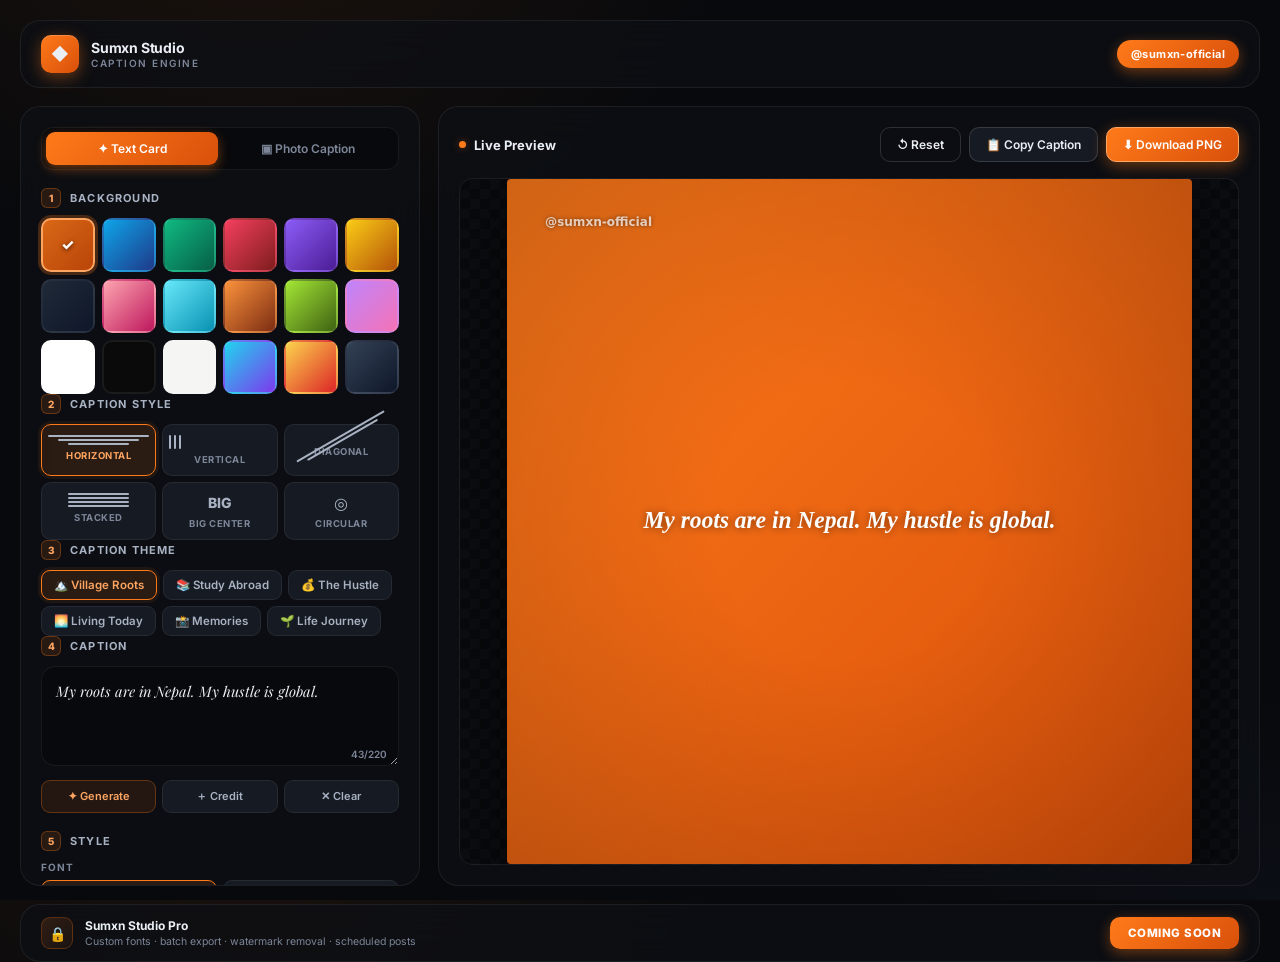
==== commit a5f31cbd: "Add more quotes /captions" ====
--- a/index.html
+++ b/index.html
@@ -1058,6 +1058,7 @@
       "Someday I'll scroll back and smile at how far I've come."
     ],
     life: [
+      "I am learning to breathe slower.",
       "My journey started in a small village and is being written in a big world.",
       "I'm 18, and I'm already rewriting the story I was handed.",
       "The journey is not a straight line. Mine is full of mountains.",
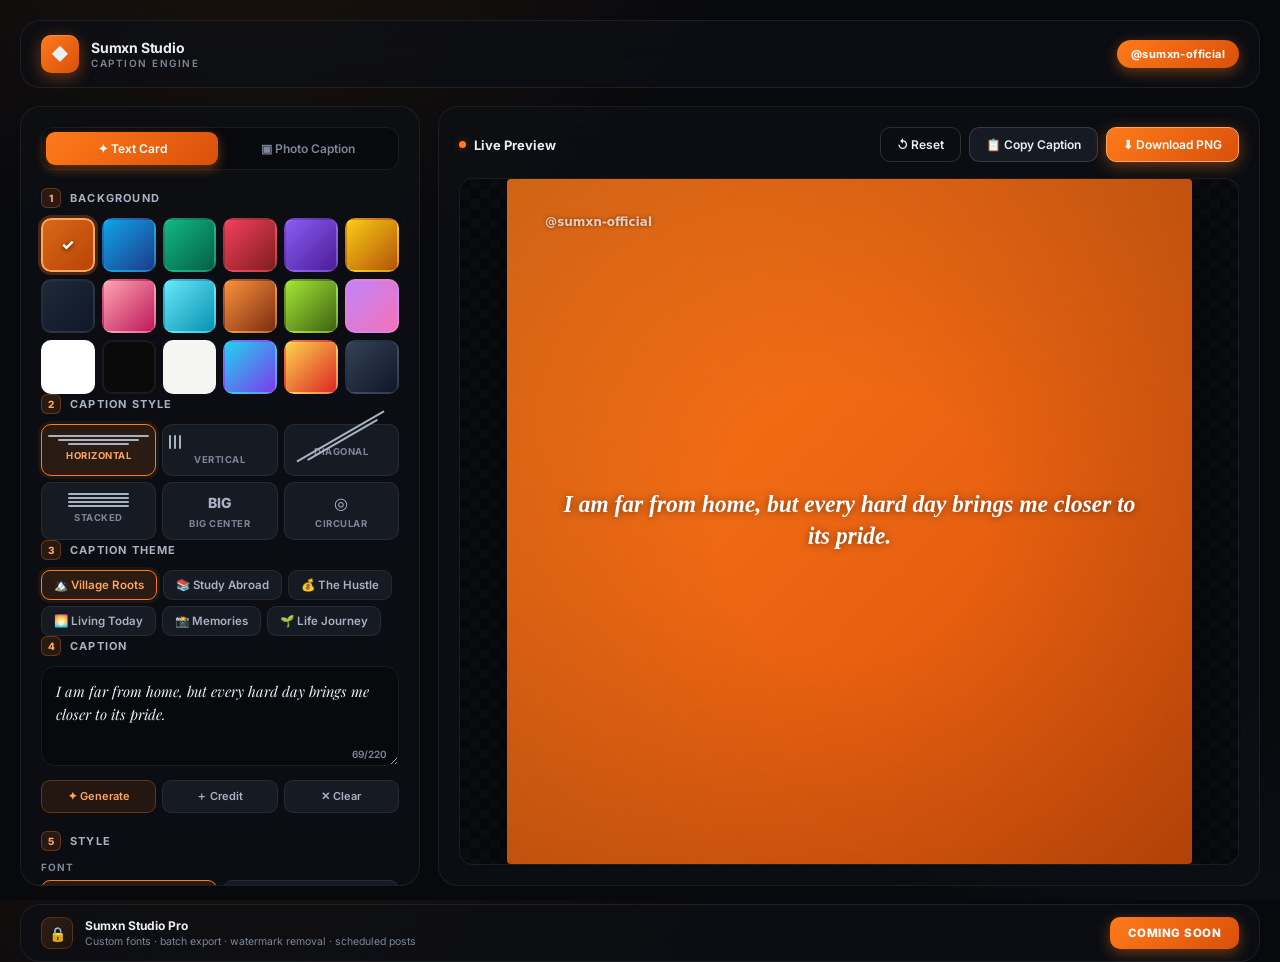
==== commit b5d71cb5: "Add new freshly made quote" ====
--- a/index.html
+++ b/index.html
@@ -1007,7 +1007,16 @@
       "I am a village boy with a city-sized hunger.",
       "My roots are in Nepal. My hustle is global.",
       "I walked away from home with one bag and a thousand reasons.",
-      "The village gave me my heart. This journey is giving me my story."
+      "The village gave me my heart. This journey is giving me my story.",
+      "The road out of my village was quiet, but the dream inside me was loud.",
+      "I carry my village in my voice, even when I speak to the whole world.",
+      "Small beginnings are still beginnings. Mine started beneath Nepal's hills.",
+      "I did not leave my roots behind; I gave them a wider horizon.",
+      "The same hands that helped at home are now building a life far away.",
+      "Home taught me enough courage to take the first unfamiliar step.",
+      "My village is my starting point, never the limit of my story.",
+      "I am far from home, but every hard day brings me closer to its pride.",
+      "The mountains made me patient; the journey is making me brave."
     ],
     study: [
       "I left home to study — not just books, but life itself.",
@@ -1019,7 +1028,16 @@
       "I'm not just studying for a degree — I'm studying for a way up.",
       "First time living alone. First time being truly responsible for me.",
       "I study by day, dream by night, and build in between.",
-      "This degree is not just mine. It belongs to everyone who believed in me."
+      "This degree is not just mine. It belongs to everyone who believed in me.",
+      "A new country became my classroom, and uncertainty became my first lesson.",
+      "I am earning more than credits here; I am learning how to trust myself.",
+      "Every assignment is a small investment in the life I came here to build.",
+      "Being far from home makes ordinary wins feel extraordinary.",
+      "I crossed an ocean for an education and found a stronger version of me.",
+      "The syllabus changes every semester. So do I.",
+      "I may feel lost sometimes, but I am never standing still.",
+      "My parents gave me a chance; I am turning it into a future.",
+      "The hardest subject this year is becoming comfortable with growth."
     ],
     hustle: [
       "I started posting reels not for fame, but because I need to earn in USD.",
@@ -1031,7 +1049,16 @@
       "One reel at a time, I'm building a bridge to the world.",
       "I don't need luck. I need consistency and one viral moment.",
       "I'm learning marketing, editing, and life — from one phone screen.",
-      "They said get a real job. I'm building one — just differently."
+      "They said get a real job. I'm building one — just differently.",
+      "No perfect setup, no perfect timing; I press record and start anyway.",
+      "The numbers move slowly, but my skills are growing every day.",
+      "I am turning spare minutes into work my future can recognize.",
+      "One good idea can change a month. One disciplined habit can change a life.",
+      "I create from where I am with what I have and learn as I go.",
+      "The goal is bigger than views: I am building proof that I can do this.",
+      "My first audience is small, but my commitment is not.",
+      "I stopped waiting for permission and started publishing the process.",
+      "Every post is practice for the opportunities I have not met yet."
     ],
     today: [
       "I'm not waiting for the perfect day. I'm living this one.",
@@ -1043,7 +1070,16 @@
       "I'm learning to be proud of small progress.",
       "Today I'm not comparing. I'm creating.",
       "I'm exactly where I need to be — even if it doesn't look like it yet.",
-      "Living today, not someday. Building now, not later."
+      "Living today, not someday. Building now, not later.",
+      "I gave this day my attention instead of giving it to my worries.",
+      "There is still something beautiful about beginning again this morning.",
+      "I do not need a perfect plan to make an honest move today.",
+      "Small choices made today are quietly designing my next chapter.",
+      "I am allowed to enjoy the life I am still working to improve.",
+      "Today feels ordinary, and that is its own kind of gift.",
+      "I traded pressure for presence and found room to breathe.",
+      "The future can wait a little; this moment deserves me too.",
+      "I showed up with what I had, and today that was enough."
     ],
     memories: [
       "One day these hard days will be the memories I'm most proud of.",
@@ -1055,7 +1091,16 @@
       "I want to look back and say: I really lived those years.",
       "I'm turning my struggle into stories worth remembering.",
       "This chapter is hard, but it's mine.",
-      "Someday I'll scroll back and smile at how far I've come."
+      "Someday I'll scroll back and smile at how far I've come.",
+      "The best memories are often hiding inside days I almost gave up on.",
+      "I am saving proof of the little life I worked so hard to create.",
+      "Years from now, I will remember the courage behind these simple moments.",
+      "Some places become special because of who I was when I stood there.",
+      "I want my memories to include the attempts, not only the victories.",
+      "A quiet day can still become a treasured page in my story.",
+      "I am living the moments my future self will wish to revisit.",
+      "The camera catches the scene; my heart keeps the meaning.",
+      "Not every memory needs a crowd. Some are made while choosing to continue."
     ],
     life: [
       "I am learning to breathe slower.",
@@ -1068,7 +1113,16 @@
       "I'm a work in progress, and I'm okay with that.",
       "This is not a phase. This is my life's biggest chapter.",
       "I came from nothing, but I'm building something — reel by reel.",
-      "My journey is proof that where you start doesn't decide where you finish."
+      "My journey is proof that where you start doesn't decide where you finish.",
+      "I am becoming someone my younger self would feel safe believing in.",
+      "Growth rarely announces itself; sometimes it looks like trying once more.",
+      "I have changed my direction without abandoning my destination.",
+      "The life I want is asking for patience, courage, and another morning.",
+      "I am not behind. I am gathering the strength for my own pace.",
+      "Every version of me had a reason to exist, including this one.",
+      "I am building a future that feels honest, not just impressive.",
+      "The next chapter will carry scars from this one and still be beautiful.",
+      "I do not need to see the whole road to take the next true step."
     ]
   };
 
@@ -1088,7 +1142,8 @@
     font: 'playfair',
     sizePercent: 34,
     overlayOpacity: 45,
-    lastCaption: ''
+    lastCaption: '',
+    usedCaptions: new Set()
   };
 
   // ============================================================
@@ -1149,11 +1204,16 @@
   function pickCaption(theme) {
     const pool = CAPTIONS[theme] || CAPTIONS.village;
     if (pool.length === 1) return pool[0];
-    let choice, tries = 0;
-    do {
-      choice = pool[Math.floor(Math.random() * pool.length)];
-      tries++;
-    } while (choice === state.lastCaption && tries < 10);
+    let available = pool.filter(caption => !state.usedCaptions.has(caption));
+    if (!available.length) {
+      pool.forEach(caption => state.usedCaptions.delete(caption));
+      available = pool.slice();
+    }
+    if (available.length > 1) {
+      available = available.filter(caption => caption !== state.lastCaption);
+    }
+    const choice = available[Math.floor(Math.random() * available.length)];
+    state.usedCaptions.add(choice);
     state.lastCaption = choice;
     return choice;
   }
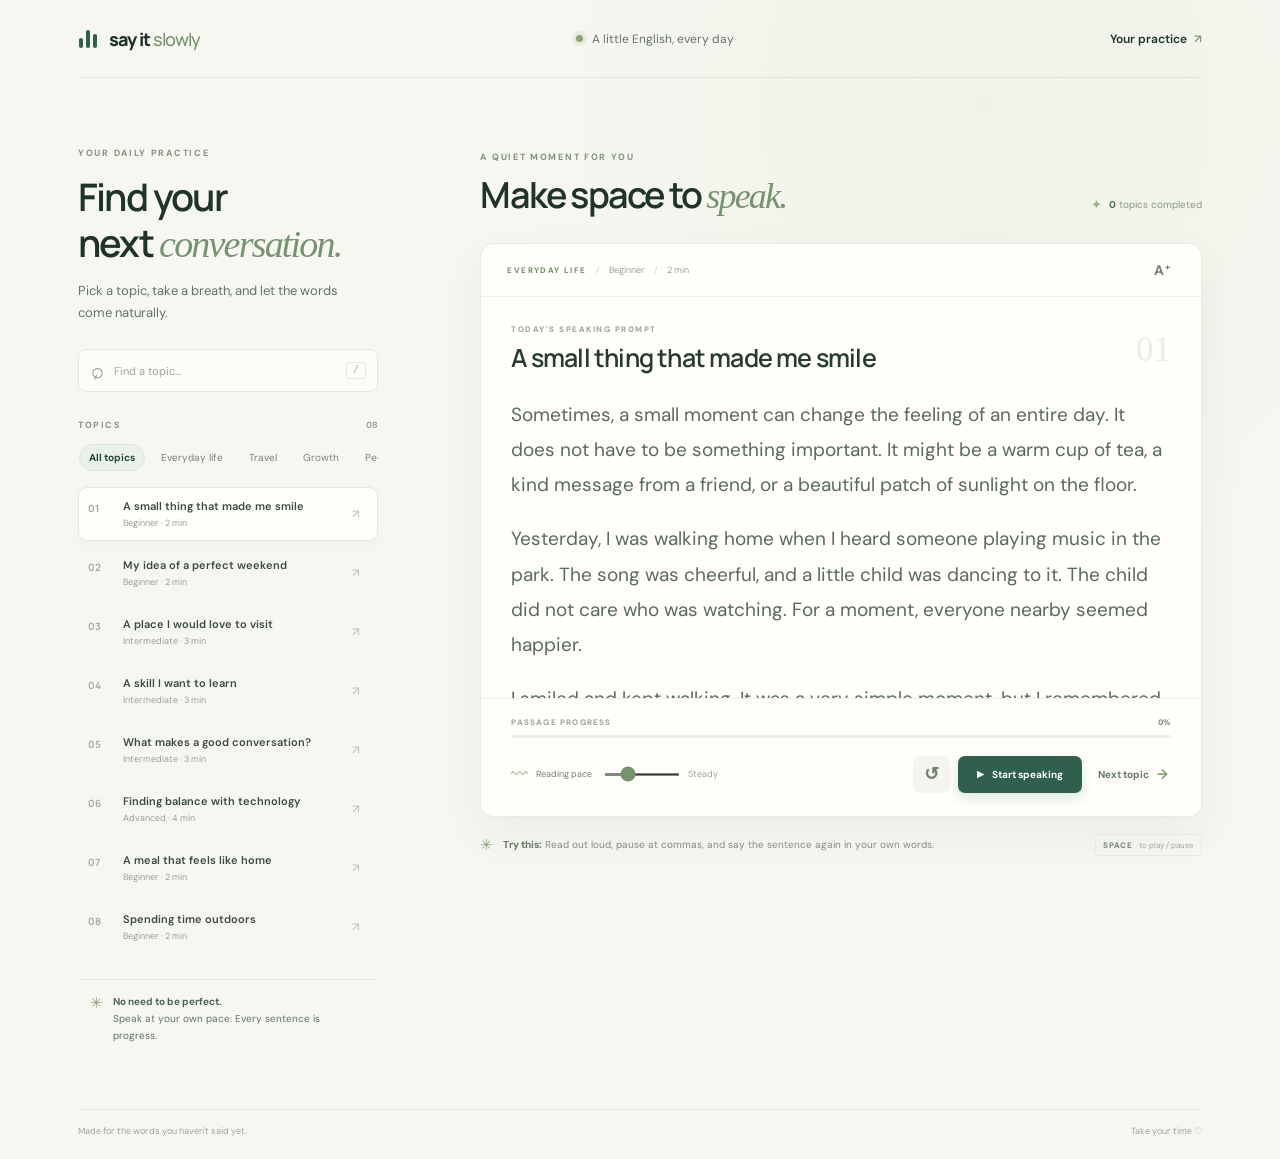
==== commit 8c07ee7d: "Modified and made it english speaking practice app  also we will add the different section for capti" ====
--- a/index.html
+++ b/index.html
@@ -1,2006 +1,122 @@
-<!DOCTYPE html>
+<!doctype html>
 <html lang="en">
-<head>
-<meta charset="UTF-8">
-<meta name="viewport" content="width=device-width, initial-scale=1.0">
-<title>Sumxn Studio — Caption Engine</title>
-<link rel="preconnect" href="https://fonts.googleapis.com">
-<link rel="preconnect" href="https://fonts.gstatic.com" crossorigin>
-<link href="https://fonts.googleapis.com/css2?family=Inter:wght@400;500;600;700;800&family=Playfair+Display:ital,wght@0,600;1,500&display=swap" rel="stylesheet">
-<style>
-  * { margin: 0; padding: 0; box-sizing: border-box; }
+  <head>
+    <meta charset="utf-8">
+    <meta name="viewport" content="width=device-width, initial-scale=1">
+    <meta name="theme-color" content="#f7f7f2">
+    <meta name="description" content="Build a daily English speaking habit with thoughtful topics and a gentle reading pace.">
+    <title>Say it slowly — English speaking practice</title>
+    <link rel="preconnect" href="https://fonts.googleapis.com">
+    <link rel="preconnect" href="https://fonts.gstatic.com" crossorigin>
+    <link href="https://fonts.googleapis.com/css2?family=DM+Sans:wght@400;500;600;700&family=Manrope:wght@400;500;600;700;800&display=swap" rel="stylesheet">
+    <link rel="stylesheet" href="assets/css/styles.css">
+    <script src="assets/js/topics.js" defer></script>
+    <script src="assets/js/app.js" defer></script>
+  </head>
+  <body>
+    <div class="site-shell">
+      <header class="topbar">
+        <a class="brand" href="#" aria-label="Say it slowly home">
+          <span class="brand-mark" aria-hidden="true"><span></span><span></span><span></span></span>
+          <span class="brand-name">say it <span>slowly</span></span>
+        </a>
+        <div class="topbar-note"><span class="status-dot"></span> A little English, every day</div>
+        <a class="topbar-link" href="#practice">Your practice <span aria-hidden="true">↗</span></a>
+      </header>
 
-  :root {
-    --bg-0: #08090c;
-    --bg-1: #0e1016;
-    --bg-2: #161a22;
-    --bg-3: #1d2230;
-    --stroke: rgba(255,255,255,0.07);
-    --stroke-2: rgba(255,255,255,0.14);
-    --text: #eaeef5;
-    --text-dim: #7c8698;
-    --text-mid: #a8b2c2;
-    --accent: #ff7a1a;
-    --accent-2: #ffa562;
-    --accent-glow: rgba(255,122,26,0.4);
-    --success: #34d399;
-    --radius: 14px;
-    --radius-lg: 20px;
-  }
+      <main class="layout">
+        <aside class="topic-panel" aria-label="Choose a speaking topic">
+          <div class="panel-intro">
+            <p class="eyebrow">YOUR DAILY PRACTICE</p>
+            <h1>Find your<br>next <em>conversation.</em></h1>
+            <p class="intro-copy">Pick a topic, take a breath, and let the words come naturally.</p>
+          </div>
 
-  html, body { height: 100%; }
+          <label class="search-box">
+            <span class="search-icon" aria-hidden="true">⌕</span>
+            <span class="visually-hidden">Search topics</span>
+            <input id="topic-search" type="search" placeholder="Find a topic..." autocomplete="off">
+            <kbd>/</kbd>
+          </label>
 
-  body {
-    font-family: 'Inter', system-ui, -apple-system, sans-serif;
-    background: var(--bg-0);
-    background-image:
-      radial-gradient(ellipse 800px 600px at 20% -10%, rgba(255,122,26,0.08), transparent 60%),
-      radial-gradient(ellipse 700px 500px at 100% 110%, rgba(80,120,220,0.06), transparent 60%);
-    color: var(--text);
-    min-height: 100vh;
-    padding: 20px;
-    -webkit-font-smoothing: antialiased;
-  }
+          <div class="topic-heading">
+            <span>TOPICS</span>
+            <span id="topic-count" class="topic-count"></span>
+          </div>
+          <div id="category-filters" class="category-filters" aria-label="Filter topics"></div>
+          <div id="topic-list" class="topic-list" aria-live="polite"></div>
 
-  .app {
-    max-width: 1280px;
-    margin: 0 auto;
-    display: grid;
-    grid-template-columns: 400px 1fr;
-    grid-template-rows: auto 1fr auto;
-    gap: 18px;
-    min-height: calc(100vh - 40px);
-  }
+          <div class="side-note">
+            <span class="note-icon" aria-hidden="true">✳</span>
+            <p><strong>No need to be perfect.</strong><br>Speak at your own pace. Every sentence is progress.</p>
+          </div>
+        </aside>
 
-  /* ==================== HEADER ==================== */
-  .header {
-    grid-column: 1 / -1;
-    display: flex;
-    align-items: center;
-    justify-content: space-between;
-    padding: 14px 20px;
-    background: rgba(14,16,22,0.7);
-    backdrop-filter: blur(20px);
-    border: 1px solid var(--stroke);
-    border-radius: var(--radius-lg);
-    flex-wrap: wrap;
-    gap: 12px;
-  }
+        <section id="practice" class="practice-area" aria-label="Speaking practice">
+          <div class="welcome-row">
+            <div>
+              <p class="eyebrow">A QUIET MOMENT FOR YOU</p>
+              <h2>Make space to <em>speak.</em></h2>
+            </div>
+            <div class="practice-count"><span class="count-icon" aria-hidden="true">✦</span><span><strong id="completed-count">0</strong> topics completed</span></div>
+          </div>
 
-  .logo { display: flex; align-items: center; gap: 12px; }
+          <article class="reader-card">
+            <div class="reader-top">
+              <div class="topic-meta">
+                <span id="reader-category" class="topic-label">EVERYDAY LIFE</span>
+                <span class="meta-divider" aria-hidden="true">/</span>
+                <span id="reader-level">Beginner</span>
+                <span class="meta-divider" aria-hidden="true">/</span>
+                <span id="reader-duration">2 min</span>
+              </div>
+              <button id="text-size-button" class="icon-button" type="button" aria-label="Increase reading text size" title="Increase text size">A<span>+</span></button>
+            </div>
 
-  .logo-mark {
-    width: 38px; height: 38px;
-    border-radius: 10px;
-    background: linear-gradient(135deg, var(--accent) 0%, #d9500a 100%);
-    display: grid; place-items: center;
-    font-size: 17px;
-    box-shadow: 0 4px 16px var(--accent-glow), inset 0 1px 0 rgba(255,255,255,0.2);
-  }
+            <div class="reader-title-row">
+              <div>
+                <p class="reader-kicker">TODAY'S SPEAKING PROMPT</p>
+                <h3 id="reader-title">A small thing that made me smile</h3>
+              </div>
+              <span id="reader-number" class="reader-number" aria-hidden="true">01</span>
+            </div>
 
-  .logo-text .name { font-size: 14px; font-weight: 700; letter-spacing: -0.2px; }
-  .logo-text .sub {
-    font-size: 10px; color: var(--text-dim);
-    letter-spacing: 1.5px; text-transform: uppercase;
-    font-weight: 600; margin-top: 1px;
-  }
+            <div class="reading-window" id="reading-window" tabindex="0" aria-label="Reading passage. Start speaking and follow the text as it scrolls.">
+              <div id="reading-copy" class="reading-copy"></div>
+              <div id="end-of-reading" class="end-of-reading" hidden>
+                <span aria-hidden="true">✳</span>
+                <p>Lovely work. You made it to the end.</p>
+              </div>
+            </div>
 
-  .header-right { display: flex; align-items: center; gap: 10px; }
+            <div class="reader-footer">
+              <div class="progress-info"><span>PASSAGE PROGRESS</span><span id="progress-value">0%</span></div>
+              <div class="progress-track" role="progressbar" aria-label="Passage progress" aria-valuemin="0" aria-valuemax="100" aria-valuenow="0"><span id="progress-fill"></span></div>
+              <div class="reader-controls">
+                <div class="pace-control">
+                  <span class="pace-icon" aria-hidden="true">〰</span>
+                  <label for="pace-slider">Reading pace</label>
+                  <input id="pace-slider" type="range" min="10" max="48" value="20" step="2">
+                  <span id="pace-label" class="pace-label">Slow</span>
+                </div>
+                <div class="action-buttons">
+                  <button id="restart-button" class="button button-quiet" type="button" aria-label="Start passage again" title="Start again">↺</button>
+                  <button id="play-button" class="button button-primary" type="button"><span id="play-icon" aria-hidden="true">▶</span><span id="play-label">Start speaking</span></button>
+                  <button id="next-button" class="button button-next" type="button">Next topic <span aria-hidden="true">→</span></button>
+                </div>
+              </div>
+            </div>
+          </article>
 
-  .credit-pill {
-    font-size: 11px; font-weight: 700; color: #fff;
-    background: linear-gradient(135deg, var(--accent) 0%, #d9500a 100%);
-    padding: 7px 14px; border-radius: 40px;
-    letter-spacing: 0.4px;
-    box-shadow: 0 4px 14px var(--accent-glow);
-  }
-
-  /* ==================== SIDEBAR ==================== */
-  .sidebar {
-    background: rgba(14,16,22,0.7);
-    backdrop-filter: blur(20px);
-    border: 1px solid var(--stroke);
-    border-radius: var(--radius-lg);
-    padding: 20px;
-    display: flex;
-    flex-direction: column;
-    gap: 18px;
-    overflow-y: auto;
-    max-height: calc(100vh - 120px);
-  }
-
-  .sidebar::-webkit-scrollbar { width: 6px; }
-  .sidebar::-webkit-scrollbar-thumb { background: var(--stroke-2); border-radius: 3px; }
-
-  /* ---- Mode toggle ---- */
-  .mode-toggle {
-    display: flex;
-    background: var(--bg-0);
-    border: 1px solid var(--stroke);
-    border-radius: 12px;
-    padding: 4px;
-    gap: 4px;
-  }
-
-  .mode-btn {
-    flex: 1;
-    padding: 9px;
-    border: none;
-    background: transparent;
-    color: var(--text-dim);
-    font-size: 12px;
-    font-weight: 600;
-    cursor: pointer;
-    border-radius: 9px;
-    transition: all 0.2s;
-    font-family: 'Inter', sans-serif;
-    display: flex;
-    align-items: center;
-    justify-content: center;
-    gap: 6px;
-  }
-
-  .mode-btn:hover { color: var(--text); }
-
-  .mode-btn.active {
-    background: linear-gradient(135deg, var(--accent) 0%, #d9500a 100%);
-    color: #fff;
-    box-shadow: 0 4px 12px var(--accent-glow);
-  }
-
-  /* ---- Step blocks ---- */
-  .step { display: flex; flex-direction: column; gap: 10px; }
-
-  .step-head { display: flex; align-items: center; gap: 9px; }
-
-  .step-num {
-    width: 20px; height: 20px;
-    border-radius: 6px;
-    background: rgba(255,122,26,0.12);
-    border: 1px solid rgba(255,122,26,0.3);
-    color: var(--accent-2);
-    font-size: 10px; font-weight: 800;
-    display: grid; place-items: center;
-    flex-shrink: 0;
-  }
-
-  .step-title {
-    font-size: 11px; font-weight: 700;
-    letter-spacing: 1.2px; text-transform: uppercase;
-    color: var(--text-mid);
-  }
-
-  /* ---- Background presets (FIXED - visible colors) ---- */
-  .bg-presets {
-    display: grid;
-    grid-template-columns: repeat(6, 1fr);
-    gap: 7px;
-  }
-
-  .bg-swatch {
-    aspect-ratio: 1;
-    border-radius: 10px;
-    border: 2px solid var(--stroke);
-    cursor: pointer;
-    transition: all 0.18s;
-    position: relative;
-    overflow: hidden;
-  }
-
-  .bg-swatch:hover { transform: scale(1.08); }
-
-  .bg-swatch.active {
-    border-color: var(--accent-2);
-    box-shadow: 0 0 0 3px rgba(255,122,26,0.25);
-  }
-
-  .bg-swatch.active::after {
-    content: '✓';
-    position: absolute;
-    inset: 0;
-    display: grid;
-    place-items: center;
-    font-size: 15px;
-    font-weight: 800;
-    color: #fff;
-    text-shadow: 0 1px 4px rgba(0,0,0,0.7);
-    background: rgba(0,0,0,0.15);
-  }
-
-  /* ---- Chips ---- */
-  .chip-grid { display: flex; flex-wrap: wrap; gap: 6px; }
-
-  .chip {
-    background: var(--bg-2);
-    border: 1px solid var(--stroke);
-    color: var(--text-mid);
-    padding: 7px 12px;
-    border-radius: 9px;
-    cursor: pointer;
-    font-size: 11.5px; font-weight: 600;
-    transition: all 0.18s;
-    user-select: none;
-    display: inline-flex; align-items: center; gap: 5px;
-  }
-
-  .chip:hover {
-    border-color: var(--stroke-2);
-    color: var(--text);
-    background: var(--bg-3);
-  }
-
-  .chip.active {
-    background: rgba(255,122,26,0.13);
-    border-color: var(--accent);
-    color: var(--accent-2);
-    box-shadow: 0 0 0 3px rgba(255,122,26,0.08);
-  }
-
-  /* ---- Caption style buttons ---- */
-  .style-presets {
-    display: grid;
-    grid-template-columns: repeat(3, 1fr);
-    gap: 6px;
-  }
-
-  .style-preset {
-    background: var(--bg-2);
-    border: 1px solid var(--stroke);
-    color: var(--text-mid);
-    padding: 10px 6px;
-    border-radius: 10px;
-    cursor: pointer;
-    transition: all 0.18s;
-    text-align: center;
-    display: flex;
-    flex-direction: column;
-    align-items: center;
-    gap: 5px;
-    font-family: 'Inter', sans-serif;
-  }
-
-  .style-preset:hover {
-    border-color: var(--stroke-2);
-    background: var(--bg-3);
-  }
-
-  .style-preset.active {
-    background: rgba(255,122,26,0.13);
-    border-color: var(--accent);
-    box-shadow: 0 0 0 3px rgba(255,122,26,0.08);
-  }
-
-  .style-preset.active .sp-name { color: var(--accent-2); }
-
-  .sp-icon {
-    font-size: 16px;
-    line-height: 1;
-    display: flex;
-    align-items: center;
-    justify-content: center;
-    height: 20px;
-    color: var(--text-mid);
-  }
-
-  .style-preset.active .sp-icon { color: var(--accent-2); }
-
-  /* Little visual preview lines */
-  .sp-lines {
-    display: flex;
-    flex-direction: column;
-    gap: 2px;
-    align-items: center;
-    width: 100%;
-  }
-  .sp-lines .l { height: 2px; background: currentColor; border-radius: 2px; }
-  .sp-lines .l.s { width: 60%; }
-  .sp-lines .l.m { width: 80%; }
-  .sp-lines .l.f { width: 100%; }
-  .sp-lines.vertical { flex-direction: row; height: 14px; gap: 3px; align-items: stretch; }
-  .sp-lines.vertical .l { width: 2px; height: 100%; }
-  .sp-lines.diagonal { transform: rotate(-30deg); }
-
-  .sp-name {
-    font-size: 9.5px;
-    font-weight: 700;
-    letter-spacing: 0.5px;
-    text-transform: uppercase;
-    color: var(--text-dim);
-  }
-
-  /* ---- Caption editor ---- */
-  .caption-wrap { position: relative; }
-
-  .caption-input {
-    width: 100%;
-    background: var(--bg-0);
-    border: 1px solid var(--stroke);
-    border-radius: var(--radius);
-    padding: 13px 14px;
-    color: var(--text);
-    font-family: 'Playfair Display', Georgia, serif;
-    font-style: italic;
-    font-size: 14.5px;
-    line-height: 1.6;
-    resize: vertical;
-    min-height: 100px;
-    outline: none;
-    transition: all 0.2s;
-  }
-
-  .caption-input:focus {
-    border-color: var(--accent);
-    box-shadow: 0 0 0 3px rgba(255,122,26,0.1);
-  }
-
-  .caption-input::placeholder { color: var(--text-dim); font-style: italic; }
-
-  .char-count {
-    position: absolute;
-    bottom: 10px; right: 12px;
-    font-size: 10px; color: var(--text-dim);
-    font-family: 'Inter', sans-serif;
-    font-style: normal; font-weight: 600;
-    pointer-events: none;
-  }
-
-  .char-count.warn { color: #ffb020; }
-  .char-count.over { color: #ff6b6b; }
-
-  .tool-row { display: flex; gap: 6px; flex-wrap: wrap; }
-
-  .tool-btn {
-    flex: 1;
-    background: var(--bg-2);
-    border: 1px solid var(--stroke);
-    color: var(--text-mid);
-    padding: 8px 10px;
-    border-radius: 9px;
-    font-size: 11px; font-weight: 600;
-    cursor: pointer;
-    transition: all 0.18s;
-    display: inline-flex; align-items: center; justify-content: center;
-    gap: 5px; white-space: nowrap;
-    font-family: 'Inter', sans-serif;
-  }
-
-  .tool-btn:hover {
-    color: var(--text);
-    border-color: var(--stroke-2);
-    background: var(--bg-3);
-  }
-
-  .tool-btn.primary {
-    background: rgba(255,122,26,0.1);
-    border-color: rgba(255,122,26,0.3);
-    color: var(--accent-2);
-  }
-
-  .tool-btn.primary:hover {
-    background: rgba(255,122,26,0.18);
-    border-color: var(--accent);
-  }
-
-  /* ---- Style controls ---- */
-  .style-group { display: flex; flex-direction: column; gap: 7px; }
-
-  .style-label {
-    font-size: 10px; color: var(--text-dim);
-    letter-spacing: 1px; text-transform: uppercase;
-    font-weight: 700;
-  }
-
-  .swatch-row { display: flex; gap: 7px; flex-wrap: wrap; }
-
-  .swatch {
-    width: 28px; height: 28px;
-    border-radius: 8px;
-    border: 2px solid var(--stroke);
-    cursor: pointer;
-    transition: all 0.18s;
-    position: relative;
-  }
-
-  .swatch:hover { transform: scale(1.08); }
-
-  .swatch.active {
-    border-color: var(--accent-2);
-    box-shadow: 0 0 0 3px rgba(255,122,26,0.18);
-  }
-
-  .swatch.active::after {
-    content: '✓';
-    position: absolute;
-    inset: 0;
-    display: grid; place-items: center;
-    font-size: 13px; font-weight: 800;
-    color: rgba(0,0,0,0.6);
-    text-shadow: 0 0 3px rgba(255,255,255,0.5);
-  }
-
-  .font-row { display: flex; gap: 6px; }
-
-  .font-btn {
-    flex: 1;
-    background: var(--bg-2);
-    border: 1px solid var(--stroke);
-    color: var(--text-mid);
-    padding: 9px 6px;
-    border-radius: 9px;
-    cursor: pointer;
-    font-size: 12px;
-    transition: all 0.18s;
-    text-align: center;
-    font-weight: 600;
-  }
-
-  .font-btn[data-font="playfair"] {
-    font-family: 'Playfair Display', serif;
-    font-style: italic; font-size: 13px;
-  }
-  .font-btn[data-font="inter"] { font-family: 'Inter', sans-serif; }
-
-  .font-btn:hover { color: var(--text); border-color: var(--stroke-2); }
-
-  .font-btn.active {
-    background: rgba(255,122,26,0.13);
-    border-color: var(--accent);
-    color: var(--accent-2);
-  }
-
-  .slider-row { display: flex; align-items: center; gap: 10px; }
-
-  .slider {
-    flex: 1;
-    -webkit-appearance: none;
-    appearance: none;
-    height: 4px; border-radius: 2px;
-    background: var(--bg-3);
-    outline: none; cursor: pointer;
-  }
-
-  .slider::-webkit-slider-thumb {
-    -webkit-appearance: none;
-    appearance: none;
-    width: 15px; height: 15px;
-    border-radius: 50%;
-    background: var(--accent);
-    cursor: pointer;
-    box-shadow: 0 0 0 3px rgba(255,122,26,0.2);
-  }
-
-  .slider::-moz-range-thumb {
-    width: 15px; height: 15px;
-    border-radius: 50%;
-    background: var(--accent);
-    cursor: pointer; border: none;
-  }
-
-  .slider-value {
-    font-size: 11px; font-weight: 700;
-    color: var(--text-mid);
-    min-width: 34px; text-align: right;
-    font-variant-numeric: tabular-nums;
-  }
-
-  /* ==================== MAIN ==================== */
-  .main {
-    background: rgba(14,16,22,0.7);
-    backdrop-filter: blur(20px);
-    border: 1px solid var(--stroke);
-    border-radius: var(--radius-lg);
-    padding: 20px;
-    display: flex;
-    flex-direction: column;
-    gap: 16px;
-    max-height: calc(100vh - 120px);
-  }
-
-  .main-head {
-    display: flex; align-items: center;
-    justify-content: space-between;
-    flex-wrap: wrap; gap: 10px;
-  }
-
-  .main-title {
-    font-size: 13px; font-weight: 700;
-    color: var(--text);
-    display: flex; align-items: center; gap: 8px;
-  }
-
-  .main-title .dot {
-    width: 7px; height: 7px;
-    border-radius: 50%;
-    background: var(--accent);
-    box-shadow: 0 0 8px var(--accent-glow);
-  }
-
-  .main-actions { display: flex; gap: 8px; flex-wrap: wrap; }
-
-  .btn {
-    padding: 9px 16px;
-    border-radius: 10px;
-    border: 1px solid var(--stroke-2);
-    background: var(--bg-2);
-    color: var(--text);
-    font-size: 12px; font-weight: 600;
-    cursor: pointer;
-    transition: all 0.2s;
-    display: inline-flex; align-items: center; justify-content: center;
-    gap: 6px; white-space: nowrap;
-    font-family: 'Inter', sans-serif;
-  }
-
-  .btn:hover:not(:disabled) {
-    background: var(--bg-3);
-    transform: translateY(-1px);
-    box-shadow: 0 6px 16px rgba(0,0,0,0.4);
-  }
-
-  .btn:disabled { opacity: 0.35; cursor: not-allowed; }
-
-  .btn-primary {
-    background: linear-gradient(135deg, var(--accent) 0%, #d9500a 100%);
-    border-color: var(--accent-2);
-    color: #fff;
-    box-shadow: 0 4px 16px var(--accent-glow);
-  }
-
-  .btn-primary:hover:not(:disabled) {
-    background: linear-gradient(135deg, #ff9040 0%, #e05a15 100%);
-    box-shadow: 0 8px 24px rgba(255,122,26,0.5);
-  }
-
-  .btn-ghost { background: transparent; }
-
-  /* ---- Preview ---- */
-  .preview-container {
-    flex: 1;
-    background: var(--bg-0);
-    border: 1px solid var(--stroke);
-    border-radius: var(--radius);
-    display: flex;
-    align-items: center;
-    justify-content: center;
-    overflow: hidden;
-    position: relative;
-    min-height: 340px;
-    background-image:
-      linear-gradient(45deg, rgba(255,255,255,0.015) 25%, transparent 25%),
-      linear-gradient(-45deg, rgba(255,255,255,0.015) 25%, transparent 25%),
-      linear-gradient(45deg, transparent 75%, rgba(255,255,255,0.015) 75%),
-      linear-gradient(-45deg, transparent 75%, rgba(255,255,255,0.015) 75%);
-    background-size: 20px 20px;
-    background-position: 0 0, 0 10px, 10px -10px, -10px 0px;
-  }
-
-  #previewCanvas {
-    max-width: 100%;
-    max-height: 100%;
-    display: block;
-    border-radius: 4px;
-    box-shadow: 0 20px 60px rgba(0,0,0,0.6);
-  }
-
-  /* ==================== BOTTOM BAR ==================== */
-  .bottom-bar {
-    grid-column: 1 / -1;
-    display: flex; align-items: center;
-    justify-content: space-between;
-    padding: 12px 20px;
-    background: rgba(14,16,22,0.7);
-    backdrop-filter: blur(20px);
-    border: 1px solid var(--stroke);
-    border-radius: var(--radius-lg);
-    flex-wrap: wrap; gap: 12px;
-  }
-
-  .pro-banner {
-    display: flex; align-items: center;
-    gap: 12px; flex: 1; min-width: 240px;
-  }
-
-  .pro-lock {
-    width: 32px; height: 32px;
-    border-radius: 9px;
-    background: linear-gradient(135deg, rgba(255,122,26,0.15), rgba(255,122,26,0.05));
-    border: 1px solid rgba(255,122,26,0.25);
-    display: grid; place-items: center;
-    font-size: 14px; flex-shrink: 0;
-  }
-
-  .pro-text .title { font-size: 12px; font-weight: 700; color: var(--text); }
-  .pro-text .desc { font-size: 10.5px; color: var(--text-dim); margin-top: 2px; }
-
-  .pro-cta {
-    background: linear-gradient(135deg, var(--accent) 0%, #d9500a 100%);
-    border: none; color: #fff;
-    padding: 9px 18px; border-radius: 10px;
-    font-size: 11.5px; font-weight: 800;
-    letter-spacing: 0.5px; cursor: pointer;
-    transition: all 0.2s;
-    box-shadow: 0 4px 14px var(--accent-glow);
-    text-transform: uppercase;
-    font-family: 'Inter', sans-serif;
-  }
-
-  .pro-cta:hover { transform: translateY(-1px); }
-
-  /* ==================== TOAST ==================== */
-  .toast-stack {
-    position: fixed;
-    bottom: 24px; left: 50%;
-    transform: translateX(-50%);
-    display: flex; flex-direction: column;
-    gap: 8px; z-index: 9999;
-    pointer-events: none;
-  }
-
-  .toast {
-    background: var(--bg-2);
-    border: 1px solid var(--stroke-2);
-    color: var(--text);
-    padding: 11px 18px;
-    border-radius: 12px;
-    font-size: 12.5px; font-weight: 600;
-    box-shadow: 0 20px 50px rgba(0,0,0,0.6);
-    display: flex; align-items: center; gap: 9px;
-    animation: toastIn 0.35s cubic-bezier(0.34, 1.56, 0.64, 1);
-    min-width: 200px;
-    font-family: 'Inter', sans-serif;
-  }
-
-  .toast.exit { animation: toastOut 0.25s ease forwards; }
-
-  @keyframes toastIn {
-    from { opacity: 0; transform: translateY(20px) scale(0.95); }
-    to { opacity: 1; transform: translateY(0) scale(1); }
-  }
-
-  @keyframes toastOut {
-    to { opacity: 0; transform: translateY(10px) scale(0.95); }
-  }
-
-  .toast-icon {
-    width: 20px; height: 20px;
-    border-radius: 6px;
-    display: grid; place-items: center;
-    font-size: 11px; flex-shrink: 0;
-  }
-
-  .toast-icon.success { background: rgba(52,211,153,0.15); color: var(--success); }
-  .toast-icon.info { background: rgba(255,122,26,0.15); color: var(--accent-2); }
-  .toast-icon.error { background: rgba(255,80,80,0.15); color: #ff6b6b; }
-
-  .hide-mode { display: none !important; }
-
-  /* ==================== RESPONSIVE ==================== */
-  @media (max-width: 1024px) {
-    .app { grid-template-columns: 1fr; min-height: auto; }
-    .sidebar, .main { max-height: none; }
-    .main { min-height: 480px; }
-  }
-
-  @media (max-width: 640px) {
-    body { padding: 12px; }
-    .app { gap: 12px; }
-    .header { padding: 12px 14px; border-radius: 16px; }
-    .sidebar, .main { padding: 16px; border-radius: 16px; }
-    .bottom-bar { padding: 12px 14px; border-radius: 16px; flex-direction: column; align-items: stretch; }
-    .main-actions { width: 100%; }
-    .main-actions .btn { flex: 1; }
-    .credit-pill { display: none; }
-    .preview-container { min-height: 260px; }
-    .bg-presets { grid-template-columns: repeat(4, 1fr); }
-    .style-presets { grid-template-columns: repeat(2, 1fr); }
-  }
-</style>
-</head>
-<body>
-
-<div class="app">
-
-  <!-- ==================== HEADER ==================== -->
-  <header class="header">
-    <div class="logo">
-      <div class="logo-mark">◆</div>
-      <div class="logo-text">
-        <div class="name">Sumxn Studio</div>
-        <div class="sub">Caption Engine</div>
-      </div>
+          <div class="practice-tip">
+            <span class="tip-spark" aria-hidden="true">✳</span>
+            <p><strong>Try this:</strong> Read out loud, pause at commas, and say the sentence again in your own words.</p>
+            <span class="tip-shortcut">SPACE <span>to play / pause</span></span>
+          </div>
+          <p id="app-status" class="visually-hidden" role="status" aria-live="polite"></p>
+        </section>
+      </main>
+      <footer class="site-footer"><span>Made for the words you haven't said yet.</span><span>Take your time <span aria-hidden="true">♡</span></span></footer>
     </div>
-    <div class="header-right">
-      <div class="credit-pill">@sumxn-official</div>
-    </div>
-  </header>
-
-  <!-- ==================== SIDEBAR ==================== -->
-  <aside class="sidebar">
-
-    <!-- MODE TOGGLE -->
-    <div class="mode-toggle">
-      <button class="mode-btn active" data-mode="text">✦ Text Card</button>
-      <button class="mode-btn" data-mode="photo">▣ Photo Caption</button>
-    </div>
-
-    <!-- ============ TEXT CARD MODE ============ -->
-    <div id="textModePanel">
-
-      <!-- Background -->
-      <div class="step">
-        <div class="step-head">
-          <div class="step-num">1</div>
-          <div class="step-title">Background</div>
-        </div>
-        <div class="bg-presets" id="bgPresets">
-          <!-- Gradients — inline styles make them VISIBLE -->
-          <div class="bg-swatch active" data-bg="linear-gradient(135deg,#ff7a1a,#d9500a)" style="background: linear-gradient(135deg,#ff7a1a,#d9500a);"></div>
-          <div class="bg-swatch" data-bg="linear-gradient(135deg,#0ea5e9,#1e3a8a)" style="background: linear-gradient(135deg,#0ea5e9,#1e3a8a);"></div>
-          <div class="bg-swatch" data-bg="linear-gradient(135deg,#10b981,#065f46)" style="background: linear-gradient(135deg,#10b981,#065f46);"></div>
-          <div class="bg-swatch" data-bg="linear-gradient(135deg,#f43f5e,#7f1d1d)" style="background: linear-gradient(135deg,#f43f5e,#7f1d1d);"></div>
-          <div class="bg-swatch" data-bg="linear-gradient(135deg,#8b5cf6,#4c1d95)" style="background: linear-gradient(135deg,#8b5cf6,#4c1d95);"></div>
-          <div class="bg-swatch" data-bg="linear-gradient(135deg,#facc15,#b45309)" style="background: linear-gradient(135deg,#facc15,#b45309);"></div>
-          <div class="bg-swatch" data-bg="linear-gradient(135deg,#1f2937,#0f172a)" style="background: linear-gradient(135deg,#1f2937,#0f172a);"></div>
-          <div class="bg-swatch" data-bg="linear-gradient(135deg,#fda4af,#be185d)" style="background: linear-gradient(135deg,#fda4af,#be185d);"></div>
-          <div class="bg-swatch" data-bg="linear-gradient(135deg,#67e8f9,#0891b2)" style="background: linear-gradient(135deg,#67e8f9,#0891b2);"></div>
-          <div class="bg-swatch" data-bg="linear-gradient(135deg,#fb923c,#7c2d12)" style="background: linear-gradient(135deg,#fb923c,#7c2d12);"></div>
-          <div class="bg-swatch" data-bg="linear-gradient(135deg,#a3e635,#3f6212)" style="background: linear-gradient(135deg,#a3e635,#3f6212);"></div>
-          <div class="bg-swatch" data-bg="linear-gradient(135deg,#c084fc,#f472b6)" style="background: linear-gradient(135deg,#c084fc,#f472b6);"></div>
-          <div class="bg-swatch" data-bg="#ffffff" style="background:#ffffff;"></div>
-          <div class="bg-swatch" data-bg="#0a0a0a" style="background:#0a0a0a;"></div>
-          <div class="bg-swatch" data-bg="#f5f5f4" style="background:#f5f5f4;"></div>
-          <div class="bg-swatch" data-bg="linear-gradient(135deg,#22d3ee,#7c3aed)" style="background: linear-gradient(135deg,#22d3ee,#7c3aed);"></div>
-          <div class="bg-swatch" data-bg="linear-gradient(135deg,#fcd34d,#dc2626)" style="background: linear-gradient(135deg,#fcd34d,#dc2626);"></div>
-          <div class="bg-swatch" data-bg="linear-gradient(135deg,#334155,#0f172a)" style="background: linear-gradient(135deg,#334155,#0f172a);"></div>
-        </div>
-      </div>
-
-      <!-- Caption Style -->
-      <div class="step">
-        <div class="step-head">
-          <div class="step-num">2</div>
-          <div class="step-title">Caption Style</div>
-        </div>
-        <div class="style-presets" id="stylePresets">
-          <div class="style-preset active" data-style="horizontal">
-            <div class="sp-lines">
-              <div class="l f"></div>
-              <div class="l m"></div>
-              <div class="l s"></div>
-            </div>
-            <div class="sp-name">Horizontal</div>
-          </div>
-          <div class="style-preset" data-style="vertical">
-            <div class="sp-lines vertical">
-              <div class="l"></div>
-              <div class="l"></div>
-              <div class="l"></div>
-            </div>
-            <div class="sp-name">Vertical</div>
-          </div>
-          <div class="style-preset" data-style="diagonal">
-            <div class="sp-lines diagonal">
-              <div class="l f"></div>
-              <div class="l m"></div>
-            </div>
-            <div class="sp-name">Diagonal</div>
-          </div>
-          <div class="style-preset" data-style="stacked">
-            <div class="sp-lines">
-              <div class="l s"></div>
-              <div class="l s"></div>
-              <div class="l s"></div>
-              <div class="l s"></div>
-            </div>
-            <div class="sp-name">Stacked</div>
-          </div>
-          <div class="style-preset" data-style="big">
-            <div class="sp-icon" style="font-size:14px;font-weight:800;">BIG</div>
-            <div class="sp-name">Big Center</div>
-          </div>
-          <div class="style-preset" data-style="circle">
-            <div class="sp-icon">◎</div>
-            <div class="sp-name">Circular</div>
-          </div>
-        </div>
-      </div>
-
-      <!-- Theme -->
-      <div class="step">
-        <div class="step-head">
-          <div class="step-num">3</div>
-          <div class="step-title">Caption Theme</div>
-        </div>
-        <div class="chip-grid" id="themeChipsText">
-          <div class="chip active" data-theme="village">🏔️ Village Roots</div>
-          <div class="chip" data-theme="study">📚 Study Abroad</div>
-          <div class="chip" data-theme="hustle">💰 The Hustle</div>
-          <div class="chip" data-theme="today">🌅 Living Today</div>
-          <div class="chip" data-theme="memories">📸 Memories</div>
-          <div class="chip" data-theme="life">🌱 Life Journey</div>
-        </div>
-      </div>
-
-      <!-- Caption -->
-      <div class="step">
-        <div class="step-head">
-          <div class="step-num">4</div>
-          <div class="step-title">Caption</div>
-        </div>
-        <div class="caption-wrap">
-          <textarea id="captionText" class="caption-input" placeholder="Write or generate a caption..." maxlength="220"></textarea>
-          <div class="char-count" id="charCountText">0/220</div>
-        </div>
-        <div class="tool-row">
-          <button class="tool-btn primary" id="regenTextBtn">✦ Generate</button>
-          <button class="tool-btn" id="creditTextBtn">＋ Credit</button>
-          <button class="tool-btn" id="clearTextBtn">✕ Clear</button>
-        </div>
-      </div>
-
-    </div>
-
-    <!-- ============ PHOTO CAPTION MODE ============ -->
-    <div id="photoModePanel" class="hide-mode">
-
-      <div class="step">
-        <div class="step-head">
-          <div class="step-num">1</div>
-          <div class="step-title">Upload Image</div>
-        </div>
-        <div class="upload-zone" id="uploadZone">
-          <div class="upload-default">
-            <span class="upload-icon">⬆</span>
-            <div class="upload-title">Drop image or click to browse</div>
-            <div class="upload-sub">JPG · PNG · WEBP · max 15MB</div>
-          </div>
-          <div class="upload-thumb">
-            <img id="thumbImg" class="thumb-img" alt="">
-            <div class="thumb-info">
-              <div class="thumb-name" id="thumbName">image.jpg</div>
-              <div class="thumb-meta" id="thumbMeta">Ready</div>
-            </div>
-            <button class="thumb-remove" id="thumbRemove" title="Remove">✕</button>
-          </div>
-        </div>
-        <input type="file" id="fileInput" accept="image/*">
-      </div>
-
-      <div class="step">
-        <div class="step-head">
-          <div class="step-num">2</div>
-          <div class="step-title">Theme</div>
-        </div>
-        <div class="chip-grid" id="themeChipsPhoto">
-          <div class="chip active" data-theme="village">🏔️ Village</div>
-          <div class="chip" data-theme="study">📚 Study</div>
-          <div class="chip" data-theme="hustle">💰 Hustle</div>
-          <div class="chip" data-theme="today">🌅 Today</div>
-          <div class="chip" data-theme="memories">📸 Memories</div>
-          <div class="chip" data-theme="life">🌱 Life</div>
-        </div>
-      </div>
-
-      <div class="step">
-        <div class="step-head">
-          <div class="step-num">3</div>
-          <div class="step-title">Caption</div>
-        </div>
-        <div class="caption-wrap">
-          <textarea id="captionPhoto" class="caption-input" placeholder="Write or generate a caption..." maxlength="220"></textarea>
-          <div class="char-count" id="charCountPhoto">0/220</div>
-        </div>
-        <div class="tool-row">
-          <button class="tool-btn primary" id="regenPhotoBtn">✦ Generate</button>
-          <button class="tool-btn" id="creditPhotoBtn">＋ Credit</button>
-          <button class="tool-btn" id="clearPhotoBtn">✕ Clear</button>
-        </div>
-      </div>
-
-    </div>
-
-    <!-- ============ SHARED STYLE CONTROLS ============ -->
-    <div class="step">
-      <div class="step-head">
-        <div class="step-num">5</div>
-        <div class="step-title">Style</div>
-      </div>
-
-      <div class="style-group">
-        <div class="style-label">Font</div>
-        <div class="font-row">
-          <button class="font-btn active" data-font="playfair">Playfair Italic</button>
-          <button class="font-btn" data-font="inter">Inter Bold</button>
-        </div>
-      </div>
-
-      <div class="style-group">
-        <div class="style-label">Text Color</div>
-        <div class="swatch-row" id="textColors">
-          <div class="swatch active" data-color="#ffffff" style="background:#ffffff;"></div>
-          <div class="swatch" data-color="#ffd166" style="background:#ffd166;"></div>
-          <div class="swatch" data-color="#ff8a3d" style="background:#ff8a3d;"></div>
-          <div class="swatch" data-color="#7ad1ff" style="background:#7ad1ff;"></div>
-          <div class="swatch" data-color="#ff8fb1" style="background:#ff8fb1;"></div>
-          <div class="swatch" data-color="#000000" style="background:#000000;"></div>
-        </div>
-      </div>
-
-      <div class="style-group" id="posGroup">
-        <div class="style-label">Position</div>
-        <div class="chip-grid" id="posChips">
-          <div class="chip" data-pos="top">Top</div>
-          <div class="chip" data-pos="center">Center</div>
-          <div class="chip active" data-pos="bottom">Bottom</div>
-        </div>
-      </div>
-
-      <div class="style-group">
-        <div class="style-label">Text Size</div>
-        <div class="slider-row">
-          <input type="range" class="slider" id="sizeSlider" min="20" max="60" value="34">
-          <span class="slider-value" id="sizeValue">34</span>
-        </div>
-      </div>
-
-      <div class="style-group" id="overlayGroup">
-        <div class="style-label">Overlay Darkness</div>
-        <div class="slider-row">
-          <input type="range" class="slider" id="overlaySlider" min="0" max="80" value="45">
-          <span class="slider-value" id="overlayValue">45</span>
-        </div>
-      </div>
-    </div>
-
-  </aside>
-
-  <!-- ==================== MAIN ==================== -->
-  <main class="main">
-    <div class="main-head">
-      <div class="main-title">
-        <span class="dot"></span>
-        Live Preview
-      </div>
-      <div class="main-actions">
-        <button class="btn btn-ghost" id="resetBtn">↺ Reset</button>
-        <button class="btn" id="copyBtn">📋 Copy Caption</button>
-        <button class="btn btn-primary" id="downloadBtn">⬇ Download PNG</button>
-      </div>
-    </div>
-
-    <div class="preview-container" id="previewContainer">
-      <canvas id="previewCanvas"></canvas>
-    </div>
-  </main>
-
-  <!-- ==================== BOTTOM BAR ==================== -->
-  <footer class="bottom-bar">
-    <div class="pro-banner">
-      <div class="pro-lock">🔒</div>
-      <div class="pro-text">
-        <div class="title">Sumxn Studio Pro</div>
-        <div class="desc">Custom fonts · batch export · watermark removal · scheduled posts</div>
-      </div>
-    </div>
-    <button class="pro-cta" id="proBtn">Coming Soon</button>
-  </footer>
-
-</div>
-
-<div class="toast-stack" id="toastStack"></div>
-
-<script>
-(function() {
-  'use strict';
-
-  // ============================================================
-  //  CAPTION ENGINE
-  // ============================================================
-  const CAPTIONS = {
-    village: [
-      "I came from a village in Nepal where the mountains taught me patience.",
-      "My village didn't have much, but it gave me grit and a reason to leave.",
-      "Every step in this big city, I still carry the dust of my village.",
-      "I left my village not because I hated it — but because I promised it I'd return bigger.",
-      "The mountains of Nepal raised me. The world is testing me now.",
-      "I miss the quiet of my village. But I'm chasing a bigger dream.",
-      "I am a village boy with a city-sized hunger.",
-      "My roots are in Nepal. My hustle is global.",
-      "I walked away from home with one bag and a thousand reasons.",
-      "The village gave me my heart. This journey is giving me my story.",
-      "The road out of my village was quiet, but the dream inside me was loud.",
-      "I carry my village in my voice, even when I speak to the whole world.",
-      "Small beginnings are still beginnings. Mine started beneath Nepal's hills.",
-      "I did not leave my roots behind; I gave them a wider horizon.",
-      "The same hands that helped at home are now building a life far away.",
-      "Home taught me enough courage to take the first unfamiliar step.",
-      "My village is my starting point, never the limit of my story.",
-      "I am far from home, but every hard day brings me closer to its pride.",
-      "The mountains made me patient; the journey is making me brave."
-    ],
-    study: [
-      "I left home to study — not just books, but life itself.",
-      "18 years old, far from home, learning what no classroom can teach.",
-      "I came here with a student visa and a heart full of fear and fire.",
-      "Every lecture I attend is a promise I made to my parents.",
-      "I left my comfort zone and moved into the unknown.",
-      "Some days I study. Every day I grow.",
-      "I'm not just studying for a degree — I'm studying for a way up.",
-      "First time living alone. First time being truly responsible for me.",
-      "I study by day, dream by night, and build in between.",
-      "This degree is not just mine. It belongs to everyone who believed in me.",
-      "A new country became my classroom, and uncertainty became my first lesson.",
-      "I am earning more than credits here; I am learning how to trust myself.",
-      "Every assignment is a small investment in the life I came here to build.",
-      "Being far from home makes ordinary wins feel extraordinary.",
-      "I crossed an ocean for an education and found a stronger version of me.",
-      "The syllabus changes every semester. So do I.",
-      "I may feel lost sometimes, but I am never standing still.",
-      "My parents gave me a chance; I am turning it into a future.",
-      "The hardest subject this year is becoming comfortable with growth."
-    ],
-    hustle: [
-      "I started posting reels not for fame, but because I need to earn in USD.",
-      "Every reel I post is a small bet on a bigger future.",
-      "I don't have a team, a budget, or a backup plan. Just a phone.",
-      "I'm an 18-year-old trying to turn screen time into income.",
-      "I post when I'm tired. I edit when I'm sad. I keep going.",
-      "Content creation isn't a hobby for me. It's a ladder.",
-      "One reel at a time, I'm building a bridge to the world.",
-      "I don't need luck. I need consistency and one viral moment.",
-      "I'm learning marketing, editing, and life — from one phone screen.",
-      "They said get a real job. I'm building one — just differently.",
-      "No perfect setup, no perfect timing; I press record and start anyway.",
-      "The numbers move slowly, but my skills are growing every day.",
-      "I am turning spare minutes into work my future can recognize.",
-      "One good idea can change a month. One disciplined habit can change a life.",
-      "I create from where I am with what I have and learn as I go.",
-      "The goal is bigger than views: I am building proof that I can do this.",
-      "My first audience is small, but my commitment is not.",
-      "I stopped waiting for permission and started publishing the process.",
-      "Every post is practice for the opportunities I have not met yet."
-    ],
-    today: [
-      "I'm not waiting for the perfect day. I'm living this one.",
-      "Today I chose to show up — for myself and my future.",
-      "I don't have it all figured out. But I'm here, and that counts.",
-      "Living today means loving the messy middle of my story.",
-      "Today is not a rehearsal. This is my one life.",
-      "Some days I win. Some days I learn. Today, I breathe.",
-      "I'm learning to be proud of small progress.",
-      "Today I'm not comparing. I'm creating.",
-      "I'm exactly where I need to be — even if it doesn't look like it yet.",
-      "Living today, not someday. Building now, not later.",
-      "I gave this day my attention instead of giving it to my worries.",
-      "There is still something beautiful about beginning again this morning.",
-      "I do not need a perfect plan to make an honest move today.",
-      "Small choices made today are quietly designing my next chapter.",
-      "I am allowed to enjoy the life I am still working to improve.",
-      "Today feels ordinary, and that is its own kind of gift.",
-      "I traded pressure for presence and found room to breathe.",
-      "The future can wait a little; this moment deserves me too.",
-      "I showed up with what I had, and today that was enough."
-    ],
-    memories: [
-      "One day these hard days will be the memories I'm most proud of.",
-      "I'm making memories in a city that didn't know my name a year ago.",
-      "Every photo I take is proof that I showed up.",
-      "These are the days I'll tell my kids about.",
-      "I'm collecting moments, not things.",
-      "Some memories are made in silence, alone in a room, building a dream.",
-      "I want to look back and say: I really lived those years.",
-      "I'm turning my struggle into stories worth remembering.",
-      "This chapter is hard, but it's mine.",
-      "Someday I'll scroll back and smile at how far I've come.",
-      "The best memories are often hiding inside days I almost gave up on.",
-      "I am saving proof of the little life I worked so hard to create.",
-      "Years from now, I will remember the courage behind these simple moments.",
-      "Some places become special because of who I was when I stood there.",
-      "I want my memories to include the attempts, not only the victories.",
-      "A quiet day can still become a treasured page in my story.",
-      "I am living the moments my future self will wish to revisit.",
-      "The camera catches the scene; my heart keeps the meaning.",
-      "Not every memory needs a crowd. Some are made while choosing to continue."
-    ],
-    life: [
-      "I am learning to breathe slower.",
-      "My journey started in a small village and is being written in a big world.",
-      "I'm 18, and I'm already rewriting the story I was handed.",
-      "The journey is not a straight line. Mine is full of mountains.",
-      "I don't know where I'll end up. But I know why I started.",
-      "I left home to find myself — and I'm still becoming.",
-      "My story is not rags to riches yet. It's rags to rising.",
-      "I'm a work in progress, and I'm okay with that.",
-      "This is not a phase. This is my life's biggest chapter.",
-      "I came from nothing, but I'm building something — reel by reel.",
-      "My journey is proof that where you start doesn't decide where you finish.",
-      "I am becoming someone my younger self would feel safe believing in.",
-      "Growth rarely announces itself; sometimes it looks like trying once more.",
-      "I have changed my direction without abandoning my destination.",
-      "The life I want is asking for patience, courage, and another morning.",
-      "I am not behind. I am gathering the strength for my own pace.",
-      "Every version of me had a reason to exist, including this one.",
-      "I am building a future that feels honest, not just impressive.",
-      "The next chapter will carry scars from this one and still be beautiful.",
-      "I do not need to see the whole road to take the next true step."
-    ]
-  };
-
-  // ============================================================
-  //  STATE
-  // ============================================================
-  const state = {
-    mode: 'text',
-    bg: 'linear-gradient(135deg,#ff7a1a,#d9500a)',
-    captionStyle: 'horizontal',
-    image: null,
-    imageName: '',
-    imageSize: 0,
-    theme: 'village',
-    textColor: '#ffffff',
-    position: 'bottom',
-    font: 'playfair',
-    sizePercent: 34,
-    overlayOpacity: 45,
-    lastCaption: '',
-    usedCaptions: new Set()
-  };
-
-  // ============================================================
-  //  DOM
-  // ============================================================
-  const $ = (id) => document.getElementById(id);
-  const canvas = $('previewCanvas');
-  const ctx = canvas.getContext('2d');
-  const toastStack = $('toastStack');
-
-  // ============================================================
-  //  TOASTS
-  // ============================================================
-  function toast(message, type = 'success') {
-    const icons = { success: '✓', info: '✦', error: '✕' };
-    const el = document.createElement('div');
-    el.className = 'toast';
-    el.innerHTML = `<span class="toast-icon ${type}">${icons[type] || '✓'}</span><span>${message}</span>`;
-    toastStack.appendChild(el);
-    setTimeout(() => {
-      el.classList.add('exit');
-      setTimeout(() => el.remove(), 250);
-    }, 2200);
-  }
-
-  // ============================================================
-  //  MODE SWITCHING
-  // ============================================================
-  document.querySelectorAll('.mode-btn').forEach(btn => {
-    btn.addEventListener('click', () => {
-      document.querySelectorAll('.mode-btn').forEach(b => b.classList.remove('active'));
-      btn.classList.add('active');
-      state.mode = btn.dataset.mode;
-
-      if (state.mode === 'text') {
-        $('textModePanel').classList.remove('hide-mode');
-        $('photoModePanel').classList.add('hide-mode');
-        $('posGroup').style.display = 'none';
-        $('overlayGroup').style.display = 'none';
-        state.position = 'center';
-      } else {
-        $('textModePanel').classList.add('hide-mode');
-        $('photoModePanel').classList.remove('hide-mode');
-        $('posGroup').style.display = '';
-        $('overlayGroup').style.display = '';
-        state.position = 'bottom';
-        document.querySelectorAll('#posChips .chip').forEach(c => {
-          c.classList.toggle('active', c.dataset.pos === 'bottom');
-        });
-      }
-      render();
-    });
-  });
-
-  // ============================================================
-  //  CAPTION PICKING
-  // ============================================================
-  function pickCaption(theme) {
-    const pool = CAPTIONS[theme] || CAPTIONS.village;
-    if (pool.length === 1) return pool[0];
-    let available = pool.filter(caption => !state.usedCaptions.has(caption));
-    if (!available.length) {
-      pool.forEach(caption => state.usedCaptions.delete(caption));
-      available = pool.slice();
-    }
-    if (available.length > 1) {
-      available = available.filter(caption => caption !== state.lastCaption);
-    }
-    const choice = available[Math.floor(Math.random() * available.length)];
-    state.usedCaptions.add(choice);
-    state.lastCaption = choice;
-    return choice;
-  }
-
-  // ============================================================
-  //  BACKGROUND SWATCHES (now visible via inline styles)
-  // ============================================================
-  document.querySelectorAll('.bg-swatch').forEach(sw => {
-    sw.addEventListener('click', () => {
-      document.querySelectorAll('.bg-swatch').forEach(s => s.classList.remove('active'));
-      sw.classList.add('active');
-      state.bg = sw.dataset.bg;
-      render();
-    });
-  });
-
-  // ============================================================
-  //  CAPTION STYLE PRESETS
-  // ============================================================
-  document.querySelectorAll('.style-preset').forEach(preset => {
-    preset.addEventListener('click', () => {
-      document.querySelectorAll('.style-preset').forEach(p => p.classList.remove('active'));
-      preset.classList.add('active');
-      state.captionStyle = preset.dataset.style;
-      render();
-    });
-  });
-
-  // ============================================================
-  //  THEME CHIPS
-  // ============================================================
-  function bindThemeChips(containerId, textareaId, charCountId) {
-    document.querySelectorAll(`#${containerId} .chip`).forEach(chip => {
-      chip.addEventListener('click', () => {
-        document.querySelectorAll(`#${containerId} .chip`).forEach(c => c.classList.remove('active'));
-        chip.classList.add('active');
-        state.theme = chip.dataset.theme;
-        const ta = $(textareaId);
-        ta.value = pickCaption(state.theme);
-        updateCharCount(charCountId, textareaId);
-        render();
-      });
-    });
-  }
-  bindThemeChips('themeChipsText', 'captionText', 'charCountText');
-  bindThemeChips('themeChipsPhoto', 'captionPhoto', 'charCountPhoto');
-
-  // ============================================================
-  //  CAPTION TOOLS
-  // ============================================================
-  function updateCharCount(countId, taId) {
-    const len = $(taId).value.length;
-    const el = $(countId);
-    el.textContent = `${len}/220`;
-    el.classList.toggle('warn', len > 180 && len <= 220);
-    el.classList.toggle('over', len > 220);
-  }
-
-  function bindCaptionTools(taId, countId, regenId, creditId, clearId) {
-    const ta = $(taId);
-    ta.addEventListener('input', () => {
-      updateCharCount(countId, taId);
-      render();
-    });
-    $(regenId).addEventListener('click', () => {
-      ta.value = pickCaption(state.theme);
-      updateCharCount(countId, taId);
-      render();
-      toast('New caption generated', 'info');
-    });
-    $(creditId).addEventListener('click', () => {
-      const val = ta.value.trim();
-      if (val.includes('@sumxn-official')) {
-        toast('Credit already added', 'info');
-        return;
-      }
-      ta.value = val ? val + '\n\n@sumxn-official' : '@sumxn-official';
-      updateCharCount(countId, taId);
-      render();
-      toast('Credit added', 'success');
-    });
-    $(clearId).addEventListener('click', () => {
-      ta.value = '';
-      updateCharCount(countId, taId);
-      render();
-    });
-  }
-
-  bindCaptionTools('captionText', 'charCountText', 'regenTextBtn', 'creditTextBtn', 'clearTextBtn');
-  bindCaptionTools('captionPhoto', 'charCountPhoto', 'regenPhotoBtn', 'creditPhotoBtn', 'clearPhotoBtn');
-
-  // ============================================================
-  //  POSITION / COLOR / FONT / SLIDERS
-  // ============================================================
-  document.querySelectorAll('#posChips .chip').forEach(chip => {
-    chip.addEventListener('click', () => {
-      document.querySelectorAll('#posChips .chip').forEach(c => c.classList.remove('active'));
-      chip.classList.add('active');
-      state.position = chip.dataset.pos;
-      render();
-    });
-  });
-
-  document.querySelectorAll('#textColors .swatch').forEach(sw => {
-    sw.addEventListener('click', () => {
-      document.querySelectorAll('#textColors .swatch').forEach(s => s.classList.remove('active'));
-      sw.classList.add('active');
-      state.textColor = sw.dataset.color;
-      render();
-    });
-  });
-
-  document.querySelectorAll('.font-btn').forEach(btn => {
-    btn.addEventListener('click', () => {
-      document.querySelectorAll('.font-btn').forEach(b => b.classList.remove('active'));
-      btn.classList.add('active');
-      state.font = btn.dataset.font;
-      render();
-    });
-  });
-
-  $('sizeSlider').addEventListener('input', (e) => {
-    state.sizePercent = +e.target.value;
-    $('sizeValue').textContent = e.target.value;
-    render();
-  });
-
-  $('overlaySlider').addEventListener('input', (e) => {
-    state.overlayOpacity = +e.target.value;
-    $('overlayValue').textContent = e.target.value;
-    render();
-  });
-
-  // ============================================================
-  //  PHOTO UPLOAD
-  // ============================================================
-  const uploadZone = $('uploadZone');
-  const fileInput = $('fileInput');
-
-  uploadZone.addEventListener('click', (e) => {
-    if (e.target.closest('.thumb-remove')) return;
-    fileInput.click();
-  });
-
-  fileInput.addEventListener('change', (e) => {
-    if (e.target.files[0]) handleFile(e.target.files[0]);
-  });
-
-  $('thumbRemove').addEventListener('click', (e) => {
-    e.stopPropagation();
-    state.image = null;
-    uploadZone.classList.remove('has-image');
-    $('thumbImg').src = '';
-    fileInput.value = '';
-    render();
-    toast('Image removed', 'info');
-  });
-
-  ['dragenter', 'dragover'].forEach(ev => {
-    uploadZone.addEventListener(ev, (e) => {
-      e.preventDefault();
-      uploadZone.classList.add('dragover');
-    });
-  });
-  ['dragleave', 'drop'].forEach(ev => {
-    uploadZone.addEventListener(ev, (e) => {
-      e.preventDefault();
-      uploadZone.classList.remove('dragover');
-    });
-  });
-  uploadZone.addEventListener('drop', (e) => {
-    const file = e.dataTransfer.files[0];
-    if (file) handleFile(file);
-  });
-
-  document.addEventListener('paste', (e) => {
-    if (state.mode !== 'photo') return;
-    const items = e.clipboardData?.items;
-    if (!items) return;
-    for (const item of items) {
-      if (item.type.startsWith('image/')) {
-        handleFile(item.getAsFile());
-        break;
-      }
-    }
-  });
-
-  function handleFile(file) {
-    if (!file || !file.type.startsWith('image/')) {
-      toast('Please upload an image', 'error');
-      return;
-    }
-    if (file.size > 15 * 1024 * 1024) {
-      toast('Image too large (max 15MB)', 'error');
-      return;
-    }
-    const reader = new FileReader();
-    reader.onload = (e) => {
-      const img = new Image();
-      img.onload = () => {
-        state.image = img;
-        uploadZone.classList.add('has-image');
-        $('thumbImg').src = img.src;
-        $('thumbName').textContent = file.name;
-        $('thumbMeta').textContent = `Ready · ${formatBytes(file.size)}`;
-        render();
-        toast('Image loaded', 'success');
-      };
-      img.onerror = () => toast('Could not read image', 'error');
-      img.src = e.target.result;
-    };
-    reader.readAsDataURL(file);
-  }
-
-  function formatBytes(bytes) {
-    if (bytes < 1024) return bytes + ' B';
-    if (bytes < 1024 * 1024) return (bytes / 1024).toFixed(1) + ' KB';
-    return (bytes / (1024 * 1024)).toFixed(1) + ' MB';
-  }
-
-  // ============================================================
-  //  MAIN RENDER
-  // ============================================================
-  function render() {
-    const taId = state.mode === 'text' ? 'captionText' : 'captionPhoto';
-    const text = $(taId).value.trim();
-
-    if (state.mode === 'text') {
-      renderTextCard(text);
-    } else {
-      renderPhotoCaption(text);
-    }
-  }
-
-  // ---- TEXT CARD MODE ----
-  function renderTextCard(text) {
-    const W = 1080, H = 1080;
-    canvas.width = W;
-    canvas.height = H;
-
-    // Background paint
-    paintBackground(state.bg, W, H);
-
-    // Vignette
-    const vign = ctx.createRadialGradient(W/2, H/2, H*0.2, W/2, H/2, H*0.8);
-    vign.addColorStop(0, 'rgba(0,0,0,0)');
-    vign.addColorStop(1, 'rgba(0,0,0,0.22)');
-    ctx.fillStyle = vign;
-    ctx.fillRect(0, 0, W, H);
-
-    if (!text) {
-      ctx.font = `500 28px "Inter", system-ui, sans-serif`;
-      ctx.textAlign = 'center';
-      ctx.textBaseline = 'middle';
-      ctx.fillStyle = 'rgba(255,255,255,0.4)';
-      ctx.fillText('Your caption will appear here', W/2, H/2);
-      updateActionState(true);
-      return;
-    }
-
-    drawTextByStyle(text, W, H, true);
-    drawCredit(W, H, 60, 60);
-    updateActionState(false);
-  }
-
-  // ---- PHOTO CAPTION MODE ----
-  function renderPhotoCaption(text) {
-    if (!state.image) {
-      canvas.width = 1080;
-      canvas.height = 1080;
-      ctx.fillStyle = '#0a0a0a';
-      ctx.fillRect(0, 0, 1080, 1080);
-      ctx.font = `500 26px "Inter", system-ui, sans-serif`;
-      ctx.textAlign = 'center';
-      ctx.textBaseline = 'middle';
-      ctx.fillStyle = 'rgba(255,255,255,0.35)';
-      ctx.fillText('Upload an image to begin', 540, 540);
-      updateActionState(true);
-      return;
-    }
-
-    const img = state.image;
-    const MAX = 1400;
-    let w = img.naturalWidth;
-    let h = img.naturalHeight;
-    const scale = Math.min(1, MAX / w, MAX / h);
-    w = Math.round(w * scale);
-    h = Math.round(h * scale);
-
-    canvas.width = w;
-    canvas.height = h;
-    ctx.clearRect(0, 0, w, h);
-    ctx.drawImage(img, 0, 0, w, h);
-
-    if (text) {
-      drawTextByStyle(text, w, h, false);
-    }
-    drawCredit(w, h, Math.round(w * 0.03), Math.round(w * 0.03));
-    updateActionState(false);
-  }
-
-  // ============================================================
-  //  CAPTION STYLE DISPATCHER
-  // ============================================================
-  function drawTextByStyle(text, w, h, isTextCard) {
-    // Compute style-specific font
-    const fontFamily = state.font === 'playfair'
-      ? '"Playfair Display", Georgia, serif'
-      : '"Inter", system-ui, sans-serif';
-    const fontStyle = state.font === 'playfair' ? 'italic ' : '';
-
-    // Photo mode: draw dark overlay first (for readability)
-    if (!isTextCard) {
-      drawOverlay(w, h);
-    }
-
-    // Dispatch
-    switch (state.captionStyle) {
-      case 'vertical':
-        drawVertical(text, w, h, fontFamily, fontStyle);
-        break;
-      case 'diagonal':
-        drawDiagonal(text, w, h, fontFamily, fontStyle);
-        break;
-      case 'stacked':
-        drawStacked(text, w, h, fontFamily, fontStyle);
-        break;
-      case 'big':
-        drawBigCenter(text, w, h, fontFamily, fontStyle);
-        break;
-      case 'circle':
-        drawCircular(text, w, h, fontFamily, fontStyle);
-        break;
-      case 'horizontal':
-      default:
-        drawHorizontal(text, w, h, fontFamily, fontStyle, isTextCard);
-    }
-
-    ctx.shadowColor = 'transparent';
-    ctx.shadowBlur = 0;
-    ctx.shadowOffsetY = 0;
-  }
-
-  // ---- Dark overlay for photo mode ----
-  function drawOverlay(w, h) {
-    const op = state.overlayOpacity / 100;
-    if (state.captionStyle === 'big' || state.captionStyle === 'circle') {
-      // Uniform dark for centered styles
-      ctx.fillStyle = `rgba(0,0,0,${op * 0.75})`;
-      ctx.fillRect(0, 0, w, h);
-      return;
-    }
-    if (state.position === 'top') {
-      const gh = Math.min(h, h * 0.4);
-      const grad = ctx.createLinearGradient(0, 0, 0, gh);
-      grad.addColorStop(0, `rgba(0,0,0,${op})`);
-      grad.addColorStop(1, 'rgba(0,0,0,0)');
-      ctx.fillStyle = grad;
-      ctx.fillRect(0, 0, w, gh);
-    } else if (state.position === 'bottom') {
-      const gh = Math.min(h, h * 0.5);
-      const start = h - gh;
-      const grad = ctx.createLinearGradient(0, start, 0, h);
-      grad.addColorStop(0, 'rgba(0,0,0,0)');
-      grad.addColorStop(1, `rgba(0,0,0,${op})`);
-      ctx.fillStyle = grad;
-      ctx.fillRect(0, start, w, gh);
-    } else {
-      ctx.fillStyle = `rgba(0,0,0,${op * 0.65})`;
-      ctx.fillRect(0, h * 0.3, w, h * 0.4);
-    }
-  }
-
-  // ============================================================
-  //  STYLE 1: HORIZONTAL (default wrapped, top/center/bottom)
-  // ============================================================
-  function drawHorizontal(text, w, h, fontFamily, fontStyle, isTextCard) {
-    const fontSizePx = Math.round(w * (state.sizePercent / 1000));
-    ctx.font = `${fontStyle}700 ${fontSizePx}px ${fontFamily}`;
-    ctx.textAlign = 'center';
-    ctx.textBaseline = 'middle';
-
-    const padding = Math.round(w * 0.07);
-    const maxWidth = w - padding * 2;
-    const lines = wrapText(text, maxWidth);
-    const lineHeight = fontSizePx * 1.35;
-    const totalH = lines.length * lineHeight;
-
-    let startY;
-    if (isTextCard) {
-      startY = (h - totalH) / 2 + lineHeight / 2;
-    } else if (state.position === 'top') {
-      startY = padding + fontSizePx;
-    } else if (state.position === 'center') {
-      startY = (h - totalH) / 2 + lineHeight / 2;
-    } else {
-      startY = h - padding - totalH + lineHeight / 2;
-    }
-
-    ctx.shadowColor = 'rgba(0,0,0,0.5)';
-    ctx.shadowBlur = Math.round(fontSizePx * 0.35);
-    ctx.shadowOffsetY = Math.round(fontSizePx * 0.04);
-    ctx.fillStyle = state.textColor;
-    lines.forEach((line, i) => ctx.fillText(line, w / 2, startY + i * lineHeight));
-  }
-
-  // ============================================================
-  //  STYLE 2: VERTICAL (one word per line, centered)
-  // ============================================================
-  function drawVertical(text, w, h, fontFamily, fontStyle) {
-    const words = text.replace(/\n/g, ' ').split(/\s+/).filter(Boolean);
-    // If too many words, group them into 1-2 per line
-    const groups = [];
-    const maxWordsPerLine = Math.ceil(words.length / 8);
-    for (let i = 0; i < words.length; i += maxWordsPerLine) {
-      groups.push(words.slice(i, i + maxWordsPerLine).join(' '));
-    }
-
-    const fontSizePx = Math.round(w * (state.sizePercent / 1400));
-    const lineHeight = fontSizePx * 1.55;
-
-    // Auto-shrink if too tall
-    let actualFont = fontSizePx;
-    let totalH = groups.length * lineHeight;
-    const maxH = h * 0.8;
-    if (totalH > maxH) {
-      const scale = maxH / totalH;
-      actualFont = Math.floor(fontSizePx * scale);
-    }
-    const finalLineH = actualFont * 1.55;
-    const finalTotalH = groups.length * finalLineH;
-
-    ctx.font = `${fontStyle}700 ${actualFont}px ${fontFamily}`;
-    ctx.textAlign = 'center';
-    ctx.textBaseline = 'middle';
-
-    const startY = (h - finalTotalH) / 2 + finalLineH / 2;
-
-    ctx.shadowColor = 'rgba(0,0,0,0.5)';
-    ctx.shadowBlur = Math.round(actualFont * 0.35);
-    ctx.shadowOffsetY = Math.round(actualFont * 0.04);
-    ctx.fillStyle = state.textColor;
-
-    groups.forEach((g, i) => {
-      ctx.fillText(g, w / 2, startY + i * finalLineH);
-    });
-  }
-
-  // ============================================================
-  //  STYLE 3: DIAGONAL (rotated -8deg)
-  // ============================================================
-  function drawDiagonal(text, w, h, fontFamily, fontStyle) {
-    const fontSizePx = Math.round(w * (state.sizePercent / 1100));
-    ctx.font = `${fontStyle}700 ${fontSizePx}px ${fontFamily}`;
-    ctx.textAlign = 'center';
-    ctx.textBaseline = 'middle';
-
-    const padding = Math.round(w * 0.09);
-    const maxWidth = w - padding * 2;
-    const lines = wrapText(text, maxWidth);
-    const lineHeight = fontSizePx * 1.4;
-    const totalH = lines.length * lineHeight;
-
-    ctx.save();
-    ctx.translate(w / 2, h / 2);
-    ctx.rotate(-8 * Math.PI / 180);
-
-    ctx.shadowColor = 'rgba(0,0,0,0.55)';
-    ctx.shadowBlur = Math.round(fontSizePx * 0.4);
-    ctx.shadowOffsetY = Math.round(fontSizePx * 0.05);
-    ctx.fillStyle = state.textColor;
-
-    const startY = -totalH / 2 + lineHeight / 2;
-    lines.forEach((line, i) => {
-      ctx.fillText(line, 0, startY + i * lineHeight);
-    });
-    ctx.restore();
-  }
-
-  // ============================================================
-  //  STYLE 4: STACKED (one word per line, tight, big)
-  // ============================================================
-  function drawStacked(text, w, h, fontFamily, fontStyle) {
-    const words = text.replace(/\n/g, ' ').split(/\s+/).filter(Boolean);
-
-    // Fit as many stacked words as possible
-    let fontSizePx = Math.round(w * (state.sizePercent / 800));
-    let lineHeight = fontSizePx * 1.15;
-
-    // Auto-shrink to fit vertically
-    const maxH = h * 0.82;
-    while (words.length * lineHeight > maxH && fontSizePx > 20) {
-      fontSizePx -= 2;
-      lineHeight = fontSizePx * 1.15;
-    }
-
-    ctx.font = `${fontStyle}800 ${fontSizePx}px ${fontFamily}`;
-    ctx.textAlign = 'center';
-    ctx.textBaseline = 'middle';
-
-    const totalH = words.length * lineHeight;
-    const startY = (h - totalH) / 2 + lineHeight / 2;
-
-    ctx.shadowColor = 'rgba(0,0,0,0.55)';
-    ctx.shadowBlur = Math.round(fontSizePx * 0.4);
-    ctx.shadowOffsetY = Math.round(fontSizePx * 0.05);
-    ctx.fillStyle = state.textColor;
-
-    words.forEach((word, i) => {
-      ctx.fillText(word, w / 2, startY + i * lineHeight);
-    });
-  }
-
-  // ============================================================
-  //  STYLE 5: BIG CENTER (huge text, tightly wrapped)
-  // ============================================================
-  function drawBigCenter(text, w, h, fontFamily, fontStyle) {
-    // Larger font, tighter wrap
-    let fontSizePx = Math.round(w * (state.sizePercent / 620));
-    let padding = Math.round(w * 0.08);
-    let maxWidth = w - padding * 2;
-    let lines = wrapText(text, maxWidth);
-    let lineHeight = fontSizePx * 1.15;
-
-    // Auto-shrink to fit
-    const maxH = h * 0.82;
-    let guard = 0;
-    while (lines.length * lineHeight > maxH && fontSizePx > 24 && guard < 60) {
-      fontSizePx -= 2;
-      lineHeight = fontSizePx * 1.15;
-      lines = wrapText(text, maxWidth);
-      guard++;
-    }
-
-    ctx.font = `${fontStyle}800 ${fontSizePx}px ${fontFamily}`;
-    ctx.textAlign = 'center';
-    ctx.textBaseline = 'middle';
-
-    const totalH = lines.length * lineHeight;
-    const startY = (h - totalH) / 2 + lineHeight / 2;
-
-    // Draw a subtle translucent plate for readability
-    const plateH = totalH + padding * 0.9;
-    const plateY = (h - plateH) / 2;
-    ctx.fillStyle = 'rgba(0,0,0,0.18)';
-    roundRect(w / 2 - maxWidth / 2 - padding * 0.3, plateY, maxWidth + padding * 0.6, plateH, 24);
-    ctx.fill();
-
-    ctx.shadowColor = 'rgba(0,0,0,0.6)';
-    ctx.shadowBlur = Math.round(fontSizePx * 0.35);
-    ctx.shadowOffsetY = Math.round(fontSizePx * 0.04);
-    ctx.fillStyle = state.textColor;
-
-    lines.forEach((line, i) => {
-      ctx.fillText(line, w / 2, startY + i * lineHeight);
-    });
-  }
-
-  // ============================================================
-  //  STYLE 6: CIRCULAR (short caption only, curved arrangement)
-  // ============================================================
-  function drawCircular(text, w, h, fontFamily, fontStyle) {
-    // Take first 3-5 words only
-    const words = text.replace(/\n/g, ' ').split(/\s+/).filter(Boolean);
-    const display = words.slice(0, 6);
-    const longest = display.reduce((a, b) => (a.length > b.length ? a : b), '');
-    const fontSizePx = Math.min(
-      Math.round(w * 0.09),
-      Math.round((w * 0.65) / Math.max(longest.length, 4))
-    );
-    const lineHeight = fontSizePx * 1.3;
-
-    ctx.font = `${fontStyle}700 ${fontSizePx}px ${fontFamily}`;
-    ctx.textAlign = 'center';
-    ctx.textBaseline = 'middle';
-
-    const totalH = display.length * lineHeight;
-    const startY = (h - totalH) / 2 + lineHeight / 2;
-
-    // Draw a subtle ring
-    const ringR = Math.max(totalH, w * 0.32);
-    ctx.strokeStyle = 'rgba(255,255,255,0.18)';
-    ctx.lineWidth = 2;
-    ctx.beginPath();
-    ctx.arc(w / 2, h / 2, ringR * 0.95, 0, Math.PI * 2);
-    ctx.stroke();
-
-    ctx.strokeStyle = 'rgba(255,255,255,0.08)';
-    ctx.lineWidth = 1;
-    ctx.beginPath();
-    ctx.arc(w / 2, h / 2, ringR * 1.05, 0, Math.PI * 2);
-    ctx.stroke();
-
-    ctx.shadowColor = 'rgba(0,0,0,0.55)';
-    ctx.shadowBlur = Math.round(fontSizePx * 0.35);
-    ctx.shadowOffsetY = Math.round(fontSizePx * 0.04);
-    ctx.fillStyle = state.textColor;
-
-    display.forEach((line, i) => {
-      // Slight horizontal offset for a curved feel
-      const offsetX = Math.sin((i - (display.length - 1) / 2) * 0.4) * fontSizePx * 0.25;
-      ctx.fillText(line, w / 2 + offsetX, startY + i * lineHeight);
-    });
-  }
-
-  // ============================================================
-  //  SHARED HELPERS
-  // ============================================================
-  function wrapText(text, maxWidth) {
-    // Preserve explicit line breaks
-    const paragraphs = text.split('\n');
-    const result = [];
-    for (const para of paragraphs) {
-      const words = para.split(/\s+/).filter(Boolean);
-      let current = '';
-      for (const word of words) {
-        const test = current ? current + ' ' + word : word;
-        if (ctx.measureText(test).width > maxWidth && current) {
-          result.push(current);
-          current = word;
-        } else {
-          current = test;
-        }
-      }
-      if (current) result.push(current);
-      if (paragraphs.length > 1) result.push(''); // spacer between paragraphs
-    }
-    return result.filter((l, i) => !(l === '' && i === result.length - 1));
-  }
-
-  function roundRect(x, y, w, h, r) {
-    ctx.beginPath();
-    ctx.moveTo(x + r, y);
-    ctx.arcTo(x + w, y, x + w, y + h, r);
-    ctx.arcTo(x + w, y + h, x, y + h, r);
-    ctx.arcTo(x, y + h, x, y, r);
-    ctx.arcTo(x, y, x + w, y, r);
-    ctx.closePath();
-  }
-
-  // ============================================================
-  //  BACKGROUND PAINTING (supports gradients + solids)
-  // ============================================================
-  function paintBackground(bg, w, h) {
-    if (bg.startsWith('linear-gradient')) {
-      const match = bg.match(/linear-gradient\(([^,]+),(.+)\)/);
-      if (match) {
-        const angle = parseGradientAngle(match[1]);
-        const stops = match[2].split(',').map(s => s.trim());
-        const grad = buildGradient(angle, w, h, stops);
-        ctx.fillStyle = grad;
-        ctx.fillRect(0, 0, w, h);
-        return;
-      }
-    }
-    ctx.fillStyle = bg;
-    ctx.fillRect(0, 0, w, h);
-  }
-
-  function parseGradientAngle(str) {
-    const s = str.trim();
-    if (s.endsWith('deg')) return parseFloat(s) || 135;
-    const map = { 'to right': 90, 'to left': 270, 'to top': 0, 'to bottom': 180 };
-    for (const k in map) if (s.includes(k)) return map[k];
-    return 135;
-  }
-
-  function buildGradient(angleDeg, w, h, stops) {
-    const rad = (angleDeg - 90) * Math.PI / 180;
-    const cx = w / 2, cy = h / 2;
-    const len = Math.abs(w * Math.cos(rad)) + Math.abs(h * Math.sin(rad));
-    const x0 = cx - Math.cos(rad) * len / 2;
-    const y0 = cy - Math.sin(rad) * len / 2;
-    const x1 = cx + Math.cos(rad) * len / 2;
-    const y1 = cy + Math.sin(rad) * len / 2;
-    const grad = ctx.createLinearGradient(x0, y0, x1, y1);
-    stops.forEach((stop, i) => {
-      grad.addColorStop(i / Math.max(stops.length - 1, 1), stop);
-    });
-    return grad;
-  }
-
-  // ============================================================
-  //  CREDIT
-  // ============================================================
-  function drawCredit(w, h, x, y) {
-    const creditSize = Math.max(14, Math.round(w * 0.018));
-    ctx.font = `700 ${creditSize}px "Inter", system-ui, sans-serif`;
-    ctx.textAlign = 'left';
-    ctx.textBaseline = 'top';
-    ctx.fillStyle = 'rgba(255,255,255,0.72)';
-    ctx.shadowColor = 'rgba(0,0,0,0.7)';
-    ctx.shadowBlur = 6;
-    ctx.fillText('@sumxn-official', x, y);
-    ctx.shadowColor = 'transparent';
-    ctx.shadowBlur = 0;
-  }
-
-  // ============================================================
-  //  ACTION STATE
-  // ============================================================
-  function updateActionState(disabled) {
-    $('downloadBtn').disabled = disabled;
-    $('copyBtn').disabled = disabled;
-  }
-
-  // ============================================================
-  //  RESET / COPY / DOWNLOAD
-  // ============================================================
-  $('resetBtn').addEventListener('click', () => {
-    if (state.mode === 'text') {
-      $('captionText').value = '';
-      updateCharCount('charCountText', 'captionText');
-      state.bg = 'linear-gradient(135deg,#ff7a1a,#d9500a)';
-      document.querySelectorAll('.bg-swatch').forEach(s => {
-        s.classList.toggle('active', s.dataset.bg === state.bg);
-      });
-      state.captionStyle = 'horizontal';
-      document.querySelectorAll('.style-preset').forEach(p => {
-        p.classList.toggle('active', p.dataset.style === 'horizontal');
-      });
-    } else {
-      $('captionPhoto').value = '';
-      updateCharCount('charCountPhoto', 'captionPhoto');
-      state.image = null;
-      uploadZone.classList.remove('has-image');
-      $('thumbImg').src = '';
-      fileInput.value = '';
-    }
-    render();
-    toast('Reset', 'info');
-  });
-
-  $('copyBtn').addEventListener('click', async () => {
-    const taId = state.mode === 'text' ? 'captionText' : 'captionPhoto';
-    const text = $(taId).value.trim();
-    if (!text) {
-      toast('Nothing to copy', 'error');
-      return;
-    }
-    const full = `${text}\n\n@sumxn-official`;
-    try {
-      await navigator.clipboard.writeText(full);
-      toast('Caption copied', 'success');
-    } catch {
-      const ta = document.createElement('textarea');
-      ta.value = full;
-      ta.style.position = 'fixed';
-      ta.style.opacity = '0';
-      document.body.appendChild(ta);
-      ta.select();
-      try { document.execCommand('copy'); toast('Caption copied', 'success'); }
-      catch { toast('Copy failed', 'error'); }
-      document.body.removeChild(ta);
-    }
-  });
-
-  $('downloadBtn').addEventListener('click', () => {
-    try {
-      const ts = new Date().toISOString().slice(0, 19).replace(/[:T]/g, '-');
-      const link = document.createElement('a');
-      link.download = `sumxn-${state.mode}-${state.captionStyle}-${ts}.png`;
-      link.href = canvas.toDataURL('image/png', 1.0);
-      link.click();
-      toast('Downloaded', 'success');
-    } catch (e) {
-      toast('Download failed', 'error');
-    }
-  });
-
-  $('proBtn').addEventListener('click', () => {
-    toast('Pro version coming soon', 'info');
-  });
-
-  // ============================================================
-  //  INIT
-  // ============================================================
-  $('captionText').value = pickCaption('village');
-  updateCharCount('charCountText', 'captionText');
-  updateCharCount('charCountPhoto', 'captionPhoto');
-
-  $('posGroup').style.display = 'none';
-  $('overlayGroup').style.display = 'none';
-  state.position = 'center';
-
-  render();
-})();
-</script>
-</body>
-</html>+  </body>
+</html>
--- a/assets/css/styles.css
+++ b/assets/css/styles.css
@@ -0,0 +1,220 @@
+:root {
+  color-scheme: light;
+  --ink: #20332b;
+  --ink-soft: #64736a;
+  --muted: #8a958e;
+  --paper: #f7f7f2;
+  --white: #fffefa;
+  --line: #e7e9e1;
+  --green: #315f4d;
+  --green-dark: #244838;
+  --green-pale: #eaf1e9;
+  --lime: #d8ed9b;
+  --serif: Georgia, "Times New Roman", serif;
+}
+
+* { box-sizing: border-box; }
+
+html { min-width: 320px; scroll-behavior: smooth; }
+
+body {
+  margin: 0;
+  background:
+    radial-gradient(ellipse at 77% 9%, rgba(222, 234, 207, .3), transparent 35%),
+    var(--paper);
+  color: var(--ink);
+  font-family: "DM Sans", sans-serif;
+  -webkit-font-smoothing: antialiased;
+}
+
+button, input { font: inherit; }
+button { color: inherit; }
+button:focus-visible, input:focus-visible, a:focus-visible, .reading-window:focus-visible {
+  outline: 3px solid #88a76f;
+  outline-offset: 3px;
+}
+
+.site-shell { min-height: 100vh; max-width: 1600px; margin: 0 auto; padding: 0 6.1%; }
+
+.topbar {
+  height: 78px;
+  display: flex;
+  align-items: center;
+  justify-content: space-between;
+  border-bottom: 1px solid rgba(51, 76, 62, .1);
+}
+
+.brand { display: inline-flex; align-items: center; gap: 11px; color: var(--ink); text-decoration: none; }
+.brand-mark { display: flex; align-items: end; gap: 3px; height: 24px; padding: 3px 1px; }
+.brand-mark span { display: block; width: 4px; border-radius: 5px; background: var(--green); }
+.brand-mark span:nth-child(1) { height: 10px; }
+.brand-mark span:nth-child(2) { height: 18px; }
+.brand-mark span:nth-child(3) { height: 14px; }
+.brand-name { font-family: Manrope, sans-serif; font-size: 18px; font-weight: 800; letter-spacing: -1px; }
+.brand-name span { color: #779370; font-weight: 500; }
+.topbar-note { display: flex; align-items: center; gap: 9px; color: var(--ink-soft); font-size: 12px; }
+.status-dot { width: 7px; height: 7px; border-radius: 50%; background: #8ba576; box-shadow: 0 0 0 4px rgba(139, 165, 118, .13); }
+.topbar-link { color: var(--ink); text-decoration: none; font-size: 12px; font-weight: 600; }
+.topbar-link span { margin-left: 4px; color: #829b75; }
+
+.layout { display: grid; grid-template-columns: minmax(250px, 300px) minmax(0, 1fr); gap: clamp(48px, 8vw, 122px); max-width: 1200px; margin: 0 auto; padding: 69px 0 52px; }
+.topic-panel { min-width: 0; }
+.eyebrow { margin: 0 0 15px; color: #82927d; font-size: 9px; font-weight: 700; letter-spacing: 1.7px; }
+.panel-intro h1, .welcome-row h2 { margin: 0; font-family: Manrope, sans-serif; font-size: clamp(29px, 3vw, 38px); font-weight: 600; letter-spacing: -1.8px; line-height: 1.2; }
+.panel-intro h1 em, .welcome-row h2 em { color: #779370; font-family: var(--serif); font-weight: 400; }
+.intro-copy { max-width: 270px; margin: 13px 0 25px; color: var(--ink-soft); font-size: 13px; line-height: 1.7; }
+
+.search-box { display: flex; align-items: center; gap: 9px; height: 43px; padding: 0 11px; border: 1px solid var(--line); border-radius: 8px; background: rgba(255, 255, 252, .7); }
+.search-icon { color: #82927d; font-size: 22px; line-height: 1; transform: rotate(-20deg); }
+.search-box input { width: 100%; min-width: 0; border: 0; outline: 0; background: transparent; color: var(--ink); font-size: 11px; }
+.search-box input::placeholder { color: #9ca59c; }
+.search-box kbd { padding: 2px 6px; border: 1px solid var(--line); border-radius: 4px; color: #a1aaa1; font-size: 10px; }
+
+.topic-heading { display: flex; justify-content: space-between; margin: 27px 0 11px; color: #859186; font-size: 9px; font-weight: 700; letter-spacing: 1.6px; }
+.topic-count { color: #9aa399; letter-spacing: 0; }
+.category-filters { display: flex; gap: 6px; overflow-x: auto; padding: 2px 1px 9px; scrollbar-width: none; }
+.category-filters::-webkit-scrollbar { display: none; }
+.filter-chip { flex: 0 0 auto; padding: 6px 9px; border: 1px solid transparent; border-radius: 20px; background: transparent; color: #77847b; cursor: pointer; font-size: 10px; transition: .18s ease; }
+.filter-chip:hover { color: var(--green); }
+.filter-chip[aria-pressed="true"] { border-color: #dce7d8; background: var(--green-pale); color: var(--green-dark); font-weight: 700; }
+
+.topic-list { display: grid; gap: 5px; margin-top: 7px; }
+.topic-item { width: 100%; display: grid; grid-template-columns: 26px minmax(0, 1fr) 16px; align-items: center; gap: 9px; padding: 11px 9px; border: 1px solid transparent; border-radius: 9px; background: transparent; text-align: left; cursor: pointer; transition: background .2s ease, border-color .2s ease, transform .2s ease; }
+.topic-item:hover { background: rgba(255, 255, 252, .8); transform: translateX(2px); }
+.topic-item.is-selected { border-color: #e1e9dc; background: rgba(255, 255, 252, .9); box-shadow: 0 4px 14px rgba(49, 73, 58, .035); }
+.topic-index { align-self: start; padding-top: 2px; color: #a4ada2; font-family: Manrope, sans-serif; font-size: 10px; font-weight: 700; }
+.topic-details { display: grid; gap: 4px; min-width: 0; }
+.topic-title { overflow: hidden; color: #3c4b42; font-size: 11px; font-weight: 600; text-overflow: ellipsis; white-space: nowrap; }
+.topic-subtitle { color: #96a096; font-size: 9px; }
+.topic-marker { color: #b6c0b0; font-size: 12px; }
+.topic-marker.is-done { color: #638462; }
+.empty-state { margin: 9px 2px; color: var(--ink-soft); font-size: 12px; line-height: 1.6; }
+
+.side-note { display: flex; gap: 10px; margin-top: 25px; padding: 13px 12px; border-top: 1px solid var(--line); color: var(--ink-soft); }
+.note-icon { color: #89a275; font-size: 15px; }
+.side-note p { margin: 0; font-size: 10px; line-height: 1.7; }
+.side-note strong { color: #506456; font-weight: 700; }
+
+.practice-area { min-width: 0; padding-top: 4px; }
+.welcome-row { display: flex; align-items: end; justify-content: space-between; gap: 16px; margin: 0 0 25px; }
+.welcome-row .eyebrow { margin-bottom: 10px; }
+.welcome-row h2 { font-size: clamp(27px, 3vw, 36px); }
+.practice-count { display: inline-flex; align-items: center; gap: 7px; padding-bottom: 5px; color: #8b968b; font-size: 10px; white-space: nowrap; }
+.practice-count strong { color: #536b59; font-weight: 700; }
+.count-icon { color: #9caf83; font-size: 13px; }
+
+.reader-card { overflow: hidden; border: 1px solid #e9eae2; border-radius: 13px; background: var(--white); box-shadow: 0 17px 45px rgba(39, 61, 45, .055); }
+.reader-top { display: flex; align-items: center; justify-content: space-between; min-height: 53px; padding: 0 26px; border-bottom: 1px solid #eff0e9; }
+.topic-meta { display: flex; align-items: center; gap: 9px; color: #9aa298; font-size: 9px; }
+.topic-label { color: #718d6c; font-size: 8px; font-weight: 700; letter-spacing: 1.4px; }
+.meta-divider { color: #cdd2c9; }
+.icon-button { display: inline-flex; align-items: flex-start; gap: 1px; padding: 5px; border: 0; background: transparent; color: #718073; cursor: pointer; font-size: 14px; font-weight: 700; }
+.icon-button span { font-size: 9px; }
+
+.reader-title-row { display: flex; align-items: center; justify-content: space-between; padding: 27px 30px 17px; }
+.reader-kicker { margin: 0 0 7px; color: #9aa398; font-size: 8px; font-weight: 700; letter-spacing: 1.5px; }
+.reader-title-row h3 { margin: 0; color: #283c30; font-family: Manrope, sans-serif; font-size: clamp(19px, 2.2vw, 25px); font-weight: 600; letter-spacing: -.8px; line-height: 1.35; }
+.reader-number { color: #ebeee6; font-family: var(--serif); font-size: 35px; }
+
+.reading-window { position: relative; height: clamp(245px, 34vh, 340px); overflow-y: auto; margin: 0 30px; padding: 5px 8px 20px 0; scrollbar-color: #d7dfd2 transparent; scrollbar-width: thin; overscroll-behavior: contain; }
+.reading-window::-webkit-scrollbar { width: 5px; }
+.reading-window::-webkit-scrollbar-thumb { border-radius: 6px; background: #d7dfd2; }
+.reading-copy { color: #5c6b60; font-size: 19px; line-height: 1.85; transition: font-size .2s ease; }
+.reading-copy p { margin: 0 0 19px; }
+.reading-copy p:last-child { margin-bottom: 12px; }
+.end-of-reading { display: flex; align-items: center; gap: 9px; margin: 3px 0 8px; padding: 10px 12px; border-radius: 7px; background: #f3f6ed; color: #62805d; }
+.end-of-reading[hidden] { display: none; }
+.end-of-reading span { font-size: 14px; }
+.end-of-reading p { margin: 0; font-size: 11px; font-weight: 600; }
+
+.reader-footer { padding: 18px 30px 23px; border-top: 1px solid #eff0e9; }
+.progress-info { display: flex; justify-content: space-between; margin-bottom: 8px; color: #9aa398; font-size: 8px; font-weight: 700; letter-spacing: 1.2px; }
+.progress-info span:last-child { color: #748b70; letter-spacing: 0; }
+.progress-track { height: 3px; overflow: hidden; border-radius: 8px; background: #edf0e9; }
+.progress-track span { display: block; width: 0; height: 100%; border-radius: inherit; background: #87a579; transition: width .14s linear; }
+.reader-controls { display: flex; align-items: center; justify-content: space-between; gap: 14px; padding-top: 18px; }
+.pace-control { display: flex; align-items: center; gap: 8px; color: #758177; font-size: 9px; white-space: nowrap; }
+.pace-icon { color: #89a175; font-size: 17px; }
+.pace-control input { width: 76px; height: 3px; margin: 0 0 0 4px; accent-color: #76936e; cursor: pointer; }
+.pace-control input:disabled { cursor: default; opacity: .5; }
+.pace-label { min-width: 30px; color: #9aa398; font-size: 9px; }
+.action-buttons { display: flex; align-items: center; gap: 8px; }
+.button { display: inline-flex; align-items: center; justify-content: center; gap: 8px; min-height: 37px; border: 0; border-radius: 7px; cursor: pointer; font-size: 10px; font-weight: 700; transition: transform .18s ease, background .18s ease, box-shadow .18s ease; }
+.button:hover { transform: translateY(-1px); }
+.button-quiet { width: 37px; background: #f4f5ef; color: #70816f; font-size: 18px; }
+.button-primary { min-width: 124px; padding: 0 13px; background: var(--green); color: white; box-shadow: 0 5px 12px rgba(49, 95, 77, .16); }
+.button-primary:hover { background: var(--green-dark); box-shadow: 0 6px 15px rgba(49, 95, 77, .23); }
+.button-primary.is-playing { background: #527558; }
+.button-primary span:first-child { font-size: 9px; }
+.button-next { padding: 0 3px 0 8px; background: transparent; color: #657a68; }
+.button-next span { color: #8ca47c; font-size: 14px; }
+
+.practice-tip { display: flex; align-items: center; gap: 10px; margin-top: 17px; color: #818c82; }
+.tip-spark { color: #8ea47a; font-size: 15px; }
+.practice-tip p { flex: 1; margin: 0; font-size: 10px; line-height: 1.6; }
+.practice-tip strong { color: #657664; }
+.tip-shortcut { padding: 5px 7px; border: 1px solid #e7eae1; border-radius: 4px; color: #778575; font-size: 8px; font-weight: 700; letter-spacing: .6px; white-space: nowrap; }
+.tip-shortcut span { padding-left: 4px; color: #a1a99f; font-weight: 400; letter-spacing: 0; }
+.site-footer { display: flex; justify-content: space-between; max-width: 1200px; margin: 0 auto; padding: 15px 0 22px; border-top: 1px solid rgba(51, 76, 62, .1); color: #9aa398; font-size: 9px; }
+.site-footer span:last-child span { color: #9aaa83; }
+
+.visually-hidden { position: absolute; width: 1px; height: 1px; overflow: hidden; clip: rect(0, 0, 0, 0); white-space: nowrap; clip-path: inset(50%); }
+
+@media (min-width: 1400px) {
+  .layout { padding-top: 82px; }
+  .reading-window { height: 360px; }
+}
+
+@media (max-width: 950px) {
+  .site-shell { padding: 0 4%; }
+  .layout { grid-template-columns: minmax(220px, 260px) minmax(0, 1fr); gap: 34px; padding-top: 50px; }
+  .reader-controls { align-items: flex-start; flex-direction: column; }
+  .action-buttons { width: 100%; }
+  .button-primary { flex: 1; }
+}
+
+@media (max-width: 700px) {
+  .site-shell { padding: 0 20px; }
+  .topbar { height: 66px; }
+  .topbar-note { display: none; }
+  .layout { grid-template-columns: 1fr; gap: 30px; padding: 38px 0 34px; }
+  .panel-intro h1 { font-size: 34px; }
+  .intro-copy { margin-bottom: 18px; }
+  .topic-list { grid-template-columns: repeat(2, minmax(0, 1fr)); gap: 4px; }
+  .topic-item { grid-template-columns: 22px minmax(0, 1fr) 12px; gap: 5px; padding: 10px 6px; }
+  .topic-title { font-size: 10px; }
+  .topic-subtitle { font-size: 8px; }
+  .side-note { display: none; }
+  .practice-area { padding-top: 0; }
+  .welcome-row { align-items: center; }
+  .welcome-row h2 { font-size: 29px; }
+  .practice-count { font-size: 9px; }
+  .reader-top { padding: 0 18px; }
+  .reader-title-row { padding: 23px 19px 15px; }
+  .reader-title-row h3 { font-size: 21px; }
+  .reading-window { height: 300px; margin: 0 19px; }
+  .reading-copy { font-size: 18px; }
+  .reader-footer { padding: 16px 19px 19px; }
+  .practice-tip { align-items: flex-start; }
+  .tip-shortcut { display: none; }
+}
+
+@media (max-width: 420px) {
+  .site-shell { padding: 0 14px; }
+  .welcome-row { align-items: flex-start; flex-direction: column; gap: 8px; }
+  .welcome-row h2 { font-size: 27px; }
+  .practice-count { padding: 0; }
+  .topic-meta { gap: 6px; font-size: 8px; }
+  .reader-title-row h3 { font-size: 19px; }
+  .reader-number { font-size: 29px; }
+  .reader-controls { gap: 12px; }
+  .pace-control { width: 100%; }
+  .pace-control input { flex: 1; }
+  .action-buttons { gap: 5px; }
+  .button-next { font-size: 9px; }
+  .site-footer { gap: 12px; font-size: 8px; }
+}
+
+@media (prefers-reduced-motion: reduce) {
+  *, *::before, *::after { scroll-behavior: auto !important; transition-duration: .01ms !important; }
+}
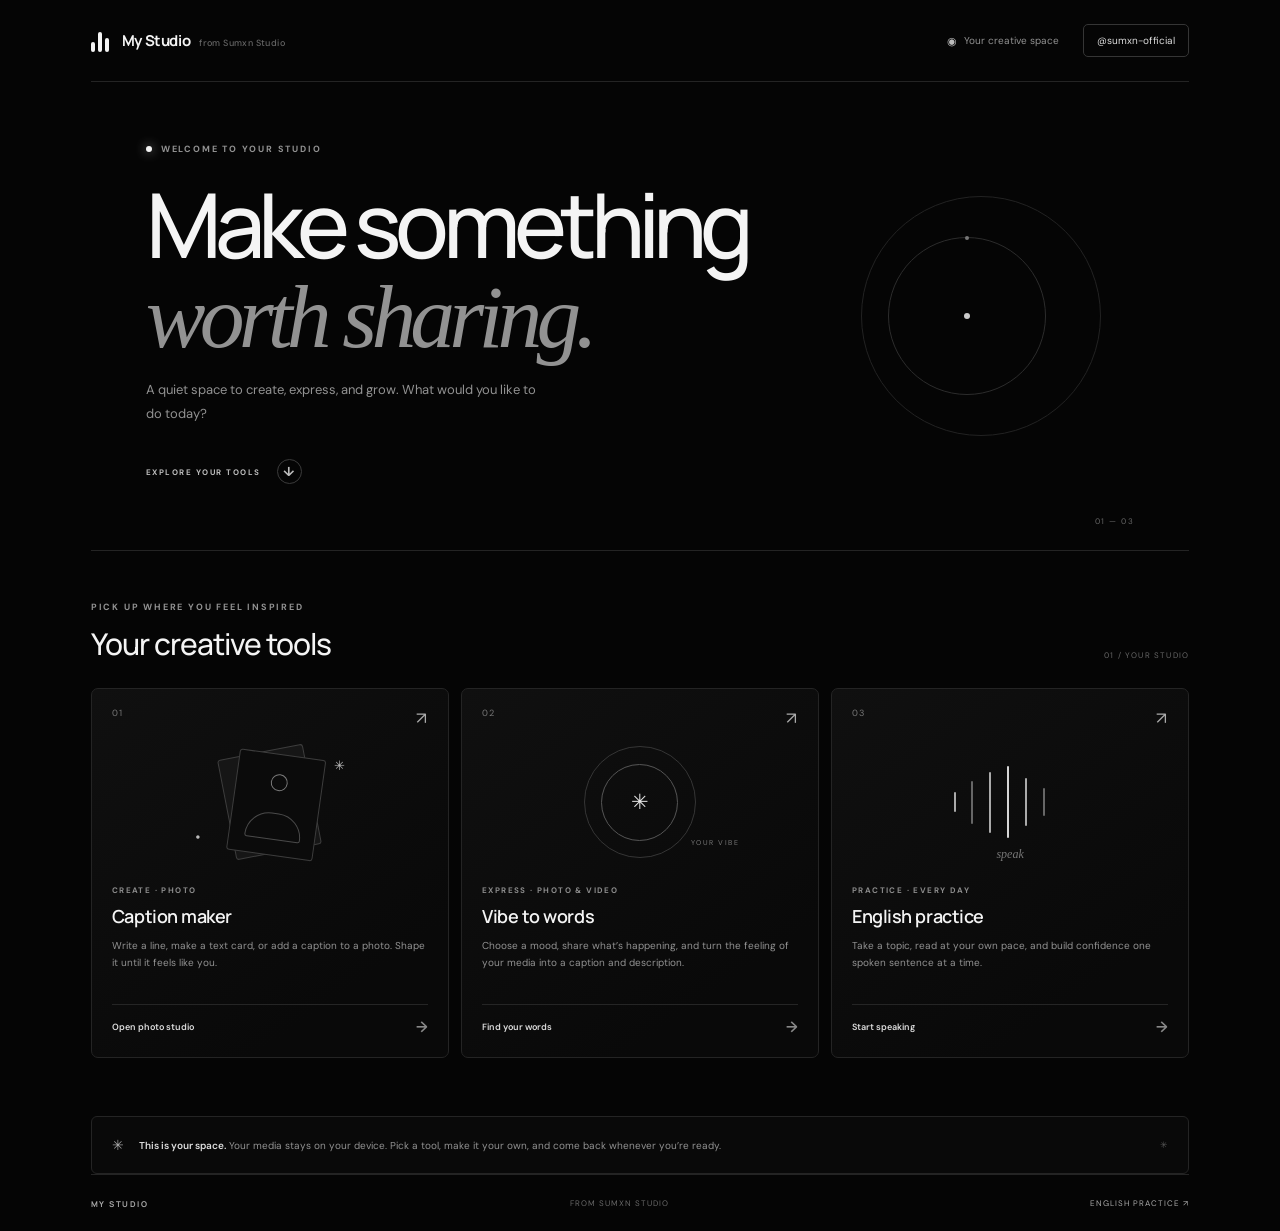
==== commit 600749b4: "Make My studio add made progessional look" ====
--- a/index.html
+++ b/index.html
@@ -3,120 +3,107 @@
   <head>
     <meta charset="utf-8">
     <meta name="viewport" content="width=device-width, initial-scale=1">
-    <meta name="theme-color" content="#f7f7f2">
-    <meta name="description" content="Build a daily English speaking habit with thoughtful topics and a gentle reading pace.">
-    <title>Say it slowly — English speaking practice</title>
+    <meta name="theme-color" content="#050505">
+    <meta name="description" content="Welcome to My Studio by Sumxn Studio. Create captions, shape your media's vibe, or practice English.">
+    <title>My Studio — from Sumxn Studio</title>
     <link rel="preconnect" href="https://fonts.googleapis.com">
     <link rel="preconnect" href="https://fonts.gstatic.com" crossorigin>
     <link href="https://fonts.googleapis.com/css2?family=DM+Sans:wght@400;500;600;700&family=Manrope:wght@400;500;600;700;800&display=swap" rel="stylesheet">
-    <link rel="stylesheet" href="assets/css/styles.css">
-    <script src="assets/js/topics.js" defer></script>
-    <script src="assets/js/app.js" defer></script>
+    <link rel="stylesheet" href="assets/css/studio.css">
   </head>
   <body>
     <div class="site-shell">
       <header class="topbar">
-        <a class="brand" href="#" aria-label="Say it slowly home">
+        <a class="brand" href="index.html" aria-label="My Studio home">
           <span class="brand-mark" aria-hidden="true"><span></span><span></span><span></span></span>
-          <span class="brand-name">say it <span>slowly</span></span>
+          <span class="brand-name">My Studio <span>from Sumxn Studio</span></span>
         </a>
-        <div class="topbar-note"><span class="status-dot"></span> A little English, every day</div>
-        <a class="topbar-link" href="#practice">Your practice <span aria-hidden="true">↗</span></a>
+        <div class="topbar-actions">
+          <span class="private-note"><span aria-hidden="true">◉</span> Your creative space</span>
+          <button id="credit-settings-button" class="credit-button" type="button">Set your @credit</button>
+        </div>
       </header>
 
-      <main class="layout">
-        <aside class="topic-panel" aria-label="Choose a speaking topic">
-          <div class="panel-intro">
-            <p class="eyebrow">YOUR DAILY PRACTICE</p>
-            <h1>Find your<br>next <em>conversation.</em></h1>
-            <p class="intro-copy">Pick a topic, take a breath, and let the words come naturally.</p>
+      <main>
+        <section class="hero">
+          <p class="eyebrow"><span></span> WELCOME TO YOUR STUDIO</p>
+          <h1>Make something<br><em>worth sharing.</em></h1>
+          <p class="hero-copy">A quiet space to create, express, and grow. What would you like to do today?</p>
+          <a class="scroll-cue" href="#your-tools"><span>EXPLORE YOUR TOOLS</span><span aria-hidden="true">↓</span></a>
+          <div class="hero-orbit orbit-one" aria-hidden="true"></div>
+          <div class="hero-orbit orbit-two" aria-hidden="true"></div>
+          <span class="hero-index" aria-hidden="true">01 — 03</span>
+        </section>
+
+        <section id="your-tools" class="tools-section" aria-labelledby="tools-title">
+          <div class="section-heading">
+            <div>
+              <p class="eyebrow">PICK UP WHERE YOU FEEL INSPIRED</p>
+              <h2 id="tools-title">Your creative tools</h2>
+            </div>
+            <span class="section-index">01 / YOUR STUDIO</span>
           </div>
+          <div class="tool-grid">
+            <a class="tool-card" href="photo-caption.html">
+              <div class="tool-card-top"><span class="tool-number">01</span><span class="tool-arrow" aria-hidden="true">↗</span></div>
+              <div class="tool-illustration photo-illustration" aria-hidden="true">
+                <span class="frame frame-back"></span><span class="frame frame-front"><i></i><b></b></span>
+                <span class="spark spark-a">✳</span><span class="spark spark-b">·</span>
+              </div>
+              <p class="tool-tag">CREATE · PHOTO</p>
+              <h3>Caption maker</h3>
+              <p class="tool-description">Write a line, make a text card, or add a caption to a photo. Shape it until it feels like you.</p>
+              <span class="tool-link">Open photo studio <span aria-hidden="true">→</span></span>
+            </a>
 
-          <label class="search-box">
-            <span class="search-icon" aria-hidden="true">⌕</span>
-            <span class="visually-hidden">Search topics</span>
-            <input id="topic-search" type="search" placeholder="Find a topic..." autocomplete="off">
-            <kbd>/</kbd>
-          </label>
+            <a class="tool-card" href="vibe-studio.html">
+              <div class="tool-card-top"><span class="tool-number">02</span><span class="tool-arrow" aria-hidden="true">↗</span></div>
+              <div class="tool-illustration vibe-illustration" aria-hidden="true">
+                <span class="vibe-ring ring-one"></span><span class="vibe-ring ring-two"></span>
+                <span class="vibe-core">✳</span><span class="vibe-label">YOUR VIBE</span>
+              </div>
+              <p class="tool-tag">EXPRESS · PHOTO & VIDEO</p>
+              <h3>Vibe to words</h3>
+              <p class="tool-description">Choose a mood, share what’s happening, and turn the feeling of your media into a caption and description.</p>
+              <span class="tool-link">Find your words <span aria-hidden="true">→</span></span>
+            </a>
 
-          <div class="topic-heading">
-            <span>TOPICS</span>
-            <span id="topic-count" class="topic-count"></span>
+            <a class="tool-card" href="speaking.html">
+              <div class="tool-card-top"><span class="tool-number">03</span><span class="tool-arrow" aria-hidden="true">↗</span></div>
+              <div class="tool-illustration speaking-illustration" aria-hidden="true">
+                <span class="sound-line line-one"></span><span class="sound-line line-two"></span>
+                <span class="sound-line line-three"></span><span class="sound-line line-four"></span>
+                <span class="sound-line line-five"></span><span class="sound-line line-six"></span>
+                <span class="speaking-word">speak</span>
+              </div>
+              <p class="tool-tag">PRACTICE · EVERY DAY</p>
+              <h3>English practice</h3>
+              <p class="tool-description">Take a topic, read at your own pace, and build confidence one spoken sentence at a time.</p>
+              <span class="tool-link">Start speaking <span aria-hidden="true">→</span></span>
+            </a>
           </div>
-          <div id="category-filters" class="category-filters" aria-label="Filter topics"></div>
-          <div id="topic-list" class="topic-list" aria-live="polite"></div>
+        </section>
 
-          <div class="side-note">
-            <span class="note-icon" aria-hidden="true">✳</span>
-            <p><strong>No need to be perfect.</strong><br>Speak at your own pace. Every sentence is progress.</p>
-          </div>
-        </aside>
-
-        <section id="practice" class="practice-area" aria-label="Speaking practice">
-          <div class="welcome-row">
-            <div>
-              <p class="eyebrow">A QUIET MOMENT FOR YOU</p>
-              <h2>Make space to <em>speak.</em></h2>
-            </div>
-            <div class="practice-count"><span class="count-icon" aria-hidden="true">✦</span><span><strong id="completed-count">0</strong> topics completed</span></div>
-          </div>
-
-          <article class="reader-card">
-            <div class="reader-top">
-              <div class="topic-meta">
-                <span id="reader-category" class="topic-label">EVERYDAY LIFE</span>
-                <span class="meta-divider" aria-hidden="true">/</span>
-                <span id="reader-level">Beginner</span>
-                <span class="meta-divider" aria-hidden="true">/</span>
-                <span id="reader-duration">2 min</span>
-              </div>
-              <button id="text-size-button" class="icon-button" type="button" aria-label="Increase reading text size" title="Increase text size">A<span>+</span></button>
-            </div>
-
-            <div class="reader-title-row">
-              <div>
-                <p class="reader-kicker">TODAY'S SPEAKING PROMPT</p>
-                <h3 id="reader-title">A small thing that made me smile</h3>
-              </div>
-              <span id="reader-number" class="reader-number" aria-hidden="true">01</span>
-            </div>
-
-            <div class="reading-window" id="reading-window" tabindex="0" aria-label="Reading passage. Start speaking and follow the text as it scrolls.">
-              <div id="reading-copy" class="reading-copy"></div>
-              <div id="end-of-reading" class="end-of-reading" hidden>
-                <span aria-hidden="true">✳</span>
-                <p>Lovely work. You made it to the end.</p>
-              </div>
-            </div>
-
-            <div class="reader-footer">
-              <div class="progress-info"><span>PASSAGE PROGRESS</span><span id="progress-value">0%</span></div>
-              <div class="progress-track" role="progressbar" aria-label="Passage progress" aria-valuemin="0" aria-valuemax="100" aria-valuenow="0"><span id="progress-fill"></span></div>
-              <div class="reader-controls">
-                <div class="pace-control">
-                  <span class="pace-icon" aria-hidden="true">〰</span>
-                  <label for="pace-slider">Reading pace</label>
-                  <input id="pace-slider" type="range" min="10" max="48" value="20" step="2">
-                  <span id="pace-label" class="pace-label">Slow</span>
-                </div>
-                <div class="action-buttons">
-                  <button id="restart-button" class="button button-quiet" type="button" aria-label="Start passage again" title="Start again">↺</button>
-                  <button id="play-button" class="button button-primary" type="button"><span id="play-icon" aria-hidden="true">▶</span><span id="play-label">Start speaking</span></button>
-                  <button id="next-button" class="button button-next" type="button">Next topic <span aria-hidden="true">→</span></button>
-                </div>
-              </div>
-            </div>
-          </article>
-
-          <div class="practice-tip">
-            <span class="tip-spark" aria-hidden="true">✳</span>
-            <p><strong>Try this:</strong> Read out loud, pause at commas, and say the sentence again in your own words.</p>
-            <span class="tip-shortcut">SPACE <span>to play / pause</span></span>
-          </div>
-          <p id="app-status" class="visually-hidden" role="status" aria-live="polite"></p>
+        <section class="studio-note" aria-label="A note about your studio">
+          <span class="note-mark" aria-hidden="true">✳</span>
+          <p><span>This is your space.</span> Your media stays on your device. Pick a tool, make it your own, and come back whenever you’re ready.</p>
+          <span class="note-end" aria-hidden="true">✳</span>
         </section>
       </main>
-      <footer class="site-footer"><span>Made for the words you haven't said yet.</span><span>Take your time <span aria-hidden="true">♡</span></span></footer>
+      <footer class="footer"><a class="footer-brand" href="index.html">MY STUDIO</a><span>FROM SUMXN STUDIO</span><a href="speaking.html">ENGLISH PRACTICE ↗</a></footer>
     </div>
+
+    <dialog id="credit-dialog" class="credit-dialog">
+      <form id="credit-form" method="dialog">
+        <button class="dialog-close" type="button" aria-label="Close">×</button>
+        <p class="eyebrow">MAKE IT YOURS</p>
+        <h2>Set your @credit</h2>
+        <p class="dialog-copy">Your handle can appear on exported images and captions. Leave it blank for no credit.</p>
+        <label for="credit-input">YOUR HANDLE</label>
+        <input id="credit-input" maxlength="40" placeholder="@yourname" autocomplete="off">
+        <div class="dialog-actions"><button type="button" class="button-secondary" id="credit-cancel">Cancel</button><button type="submit" class="button-primary">Save handle</button></div>
+      </form>
+    </dialog>
+    <script src="assets/js/studio.js" defer></script>
   </body>
 </html>
--- a/assets/css/studio.css
+++ b/assets/css/studio.css
@@ -0,0 +1,114 @@
+:root {
+  color-scheme: dark;
+  --black: #050505;
+  --surface: #0d0d0d;
+  --surface-raised: #121212;
+  --white: #f4f4f4;
+  --gray-100: #dedede;
+  --gray-200: #bdbdbd;
+  --gray-300: #929292;
+  --gray-400: #666;
+  --line: #242424;
+  --serif: Georgia, "Times New Roman", serif;
+  font-family: "DM Sans", sans-serif;
+}
+
+* { box-sizing: border-box; }
+html { min-width: 320px; scroll-behavior: smooth; }
+body { margin: 0; background: var(--black); color: var(--white); -webkit-font-smoothing: antialiased; }
+a { color: inherit; }
+a:focus-visible, button:focus-visible, input:focus-visible { outline: 2px solid #fff; outline-offset: 4px; }
+button, input { font: inherit; }
+.site-shell { width: min(1440px, 100%); margin: 0 auto; padding: 0 7.1%; }
+.topbar { height: 82px; display: flex; align-items: center; justify-content: space-between; border-bottom: 1px solid var(--line); }
+.brand { display: flex; align-items: center; gap: 13px; text-decoration: none; }
+.brand-mark { height: 22px; display: flex; align-items: end; gap: 3px; }
+.brand-mark span { width: 4px; border-radius: 3px; background: var(--white); }
+.brand-mark span:nth-child(1) { height: 10px; }
+.brand-mark span:nth-child(2) { height: 20px; }
+.brand-mark span:nth-child(3) { height: 14px; }
+.brand-name { display: flex; align-items: baseline; gap: 9px; font-family: Manrope, sans-serif; font-size: 15px; font-weight: 700; letter-spacing: -.4px; }
+.brand-name span { color: var(--gray-400); font-family: "DM Sans", sans-serif; font-size: 9px; font-weight: 500; letter-spacing: .4px; }
+.topbar-actions { display: flex; align-items: center; gap: 24px; }
+.private-note { display: flex; align-items: center; gap: 7px; color: var(--gray-300); font-size: 10px; }
+.private-note span { color: var(--gray-200); font-size: 11px; }
+.credit-button { padding: 9px 13px; border: 1px solid #353535; border-radius: 5px; background: transparent; color: var(--gray-100); cursor: pointer; font-size: 10px; transition: .2s ease; }
+.credit-button:hover { border-color: #777; background: #111; }
+.hero { position: relative; display: flex; min-height: 445px; overflow: hidden; flex-direction: column; justify-content: center; padding: 61px 5% 66px; border-bottom: 1px solid var(--line); }
+.eyebrow { display: flex; align-items: center; gap: 9px; margin: 0; color: var(--gray-300); font-size: 9px; font-weight: 700; letter-spacing: 1.8px; }
+.hero .eyebrow span { width: 6px; height: 6px; border-radius: 50%; background: var(--white); box-shadow: 0 0 12px #aaa; }
+.hero h1 { position: relative; z-index: 1; margin: 25px 0 17px; font-family: Manrope, sans-serif; font-size: clamp(52px, 7vw, 90px); font-weight: 500; letter-spacing: -.075em; line-height: .99; }
+.hero h1 em { color: var(--gray-300); font-family: var(--serif); font-weight: 400; letter-spacing: -.065em; }
+.hero-copy { position: relative; z-index: 1; max-width: 400px; margin: 0; color: var(--gray-300); font-size: 13px; line-height: 1.8; }
+.scroll-cue { position: relative; z-index: 1; display: inline-flex; width: fit-content; align-items: center; gap: 16px; margin-top: 34px; color: var(--gray-200); font-size: 8px; font-weight: 700; letter-spacing: 1.5px; text-decoration: none; }
+.scroll-cue span:last-child { display: grid; width: 25px; height: 25px; place-items: center; border: 1px solid #3b3b3b; border-radius: 50%; font-size: 13px; transition: transform .2s; }
+.scroll-cue:hover span:last-child { transform: translateY(3px); }
+.hero-orbit { position: absolute; right: 8%; top: 50%; width: 240px; height: 240px; border: 1px solid #222; border-radius: 50%; transform: translateY(-50%); }
+.orbit-two { right: 13%; width: 158px; height: 158px; border-color: #2c2c2c; }
+.orbit-two::before, .orbit-two::after { position: absolute; top: 50%; left: 50%; width: 6px; height: 6px; border-radius: 50%; background: #ccc; content: ""; transform: translate(-50%, -50%); }
+.orbit-two::after { top: 0; left: 50%; width: 4px; height: 4px; background: #777; }
+.hero-index { position: absolute; right: 5%; bottom: 24px; color: #666; font-size: 8px; letter-spacing: 1.5px; }
+.tools-section { padding: 50px 0 58px; }
+.section-heading { display: flex; align-items: end; justify-content: space-between; gap: 20px; margin: 0 0 24px; }
+.section-heading h2 { margin: 10px 0 0; font-family: Manrope, sans-serif; font-size: clamp(22px, 3vw, 30px); font-weight: 500; letter-spacing: -1px; }
+.section-index { padding-bottom: 4px; color: var(--gray-400); font-size: 8px; letter-spacing: 1.2px; }
+.tool-grid { display: grid; grid-template-columns: repeat(3, minmax(0, 1fr)); gap: 12px; }
+.tool-card { position: relative; min-width: 0; display: flex; min-height: 370px; flex-direction: column; padding: 18px 20px 20px; overflow: hidden; border: 1px solid var(--line); border-radius: 7px; background: linear-gradient(145deg, #101010 0%, #090909 78%); text-decoration: none; transition: border-color .22s ease, transform .22s ease, background .22s ease; }
+.tool-card:hover { transform: translateY(-3px); border-color: #555; background: linear-gradient(145deg, #151515, #0b0b0b 78%); }
+.tool-card-top { position: relative; z-index: 1; display: flex; justify-content: space-between; color: #777; font-size: 9px; letter-spacing: 1px; }
+.tool-arrow { color: #aaa; font-size: 17px; transition: transform .2s; }
+.tool-card:hover .tool-arrow { transform: translate(2px, -2px); }
+.tool-illustration { position: relative; height: 132px; display: grid; flex: 0 0 132px; place-items: center; margin: 7px 0 12px; overflow: hidden; }
+.frame { position: absolute; width: 87px; height: 102px; border: 1px solid #3d3d3d; border-radius: 3px; transform: rotate(-11deg); }
+.frame-back { background: #161616; }
+.frame-front { display: grid; place-items: center; background: #0b0b0b; transform: rotate(8deg) translate(7px, 2px); }
+.frame-front i { position: absolute; top: 19px; width: 17px; height: 17px; border: 1px solid #7a7a7a; border-radius: 50%; }
+.frame-front b { position: absolute; bottom: 15px; width: 56px; height: 27px; border: 1px solid #4a4a4a; border-radius: 40px 40px 4px 4px; }
+.spark { position: absolute; color: #bbb; }
+.spark-a { top: 21px; right: calc(50% - 75px); font-size: 13px; }
+.spark-b { bottom: 12px; left: calc(50% - 75px); font-size: 30px; }
+.vibe-ring { position: absolute; width: 112px; height: 112px; border: 1px solid #353535; border-radius: 50%; }
+.ring-two { width: 77px; height: 77px; border-color: #555; }
+.vibe-core { color: #e4e4e4; font-size: 21px; }
+.vibe-label { position: absolute; right: calc(50% - 99px); bottom: 21px; color: #777; font-size: 7px; letter-spacing: 1.5px; }
+.sound-line { position: absolute; width: 2px; border-radius: 4px; background: #aaa; }
+.line-one { height: 20px; transform: translateX(-55px); }
+.line-two { height: 43px; transform: translateX(-38px); background: #666; }
+.line-three { height: 61px; transform: translateX(-20px); }
+.line-four { height: 72px; transform: translateX(-2px); background: #d6d6d6; }
+.line-five { height: 48px; transform: translateX(16px); }
+.line-six { height: 28px; transform: translateX(34px); background: #666; }
+.speaking-word { position: absolute; bottom: 6px; color: #777; font-family: var(--serif); font-size: 12px; font-style: italic; }
+.tool-tag { margin: auto 0 9px; color: #8c8c8c; font-size: 8px; font-weight: 700; letter-spacing: 1.4px; }
+.tool-card h3 { margin: 0; font-family: Manrope, sans-serif; font-size: 18px; font-weight: 600; letter-spacing: -.45px; }
+.tool-description { min-height: 54px; margin: 9px 0 13px; color: var(--gray-300); font-size: 10px; line-height: 1.7; }
+.tool-link { display: flex; align-items: center; justify-content: space-between; padding-top: 12px; border-top: 1px solid #252525; color: var(--gray-100); font-size: 9px; font-weight: 600; }
+.tool-link span { color: #888; font-size: 15px; transition: transform .2s; }
+.tool-card:hover .tool-link span { transform: translateX(3px); }
+.studio-note { display: flex; align-items: center; gap: 15px; padding: 19px 20px; border: 1px solid var(--line); border-radius: 6px; background: #090909; }
+.note-mark, .note-end { color: #aaa; font-size: 14px; }
+.studio-note p { flex: 1; margin: 0; color: var(--gray-300); font-size: 10px; line-height: 1.7; }
+.studio-note p span { color: var(--gray-100); font-weight: 600; }
+.note-end { color: #555; font-size: 9px; }
+.footer { display: flex; align-items: center; justify-content: space-between; min-height: 57px; border-top: 1px solid var(--line); color: #696969; font-size: 8px; letter-spacing: 1px; }
+.footer a { color: #aaa; text-decoration: none; }
+.footer a:hover { color: #fff; }
+.footer-brand { font-family: Manrope, sans-serif; font-weight: 700; letter-spacing: 1.5px; }
+.credit-dialog { width: min(430px, calc(100% - 28px)); padding: 0; border: 1px solid #343434; border-radius: 8px; background: #101010; color: var(--white); box-shadow: 0 20px 80px #000; }
+.credit-dialog::backdrop { background: rgba(0, 0, 0, .78); backdrop-filter: blur(4px); }
+.credit-dialog form { position: relative; padding: 27px; }
+.dialog-close { position: absolute; top: 14px; right: 16px; border: 0; background: transparent; color: #aaa; cursor: pointer; font-size: 22px; }
+.credit-dialog .eyebrow { color: #999; }
+.credit-dialog h2 { margin: 12px 0 7px; font-family: Manrope, sans-serif; font-size: 23px; font-weight: 600; }
+.dialog-copy { margin: 0 0 19px; color: #999; font-size: 11px; line-height: 1.65; }
+.credit-dialog label { display: block; margin-bottom: 7px; color: #aaa; font-size: 8px; font-weight: 700; letter-spacing: 1.2px; }
+.credit-dialog input { width: 100%; padding: 11px 12px; border: 1px solid #353535; border-radius: 4px; background: #080808; color: white; font-size: 12px; }
+.dialog-actions { display: flex; justify-content: flex-end; gap: 8px; margin-top: 19px; }
+.dialog-actions button { min-height: 35px; padding: 0 13px; border: 1px solid #333; border-radius: 4px; cursor: pointer; font-size: 10px; }
+.button-secondary { background: #111; color: #bbb; }
+.button-primary { border-color: #eee !important; background: #eee; color: #111; font-weight: 700; }
+.visually-hidden { position: absolute; width: 1px; height: 1px; overflow: hidden; clip: rect(0, 0, 0, 0); white-space: nowrap; clip-path: inset(50%); }
+@media (min-width: 1350px) { .hero { min-height: 500px; } .tool-card { min-height: 390px; } }
+@media (max-width: 800px) { .site-shell { padding: 0 5%; } .hero { min-height: 400px; padding-left: 2%; } .hero-orbit { right: 1%; opacity: .65; } .orbit-two { right: 7%; } .tool-grid { grid-template-columns: repeat(2, minmax(0, 1fr)); } .tool-card:last-child { grid-column: 1 / -1; } .tool-card { min-height: 355px; } }
+@media (max-width: 560px) { .site-shell { padding: 0 20px; } .topbar { height: 70px; } .brand-name { display: grid; gap: 1px; font-size: 14px; } .brand-name span { font-size: 8px; } .topbar-actions { gap: 0; } .private-note { display: none; } .credit-button { padding: 8px 10px; font-size: 9px; } .hero { min-height: 365px; padding: 50px 0 55px; } .hero h1 { font-size: clamp(50px, 15vw, 70px); } .hero-copy { max-width: 290px; font-size: 12px; } .hero-orbit { right: -140px; width: 220px; height: 220px; opacity: .4; } .orbit-two { right: -98px; width: 140px; height: 140px; } .tools-section { padding: 38px 0 40px; } .section-index { display: none; } .tool-grid { grid-template-columns: 1fr; gap: 9px; } .tool-card, .tool-card:last-child { grid-column: auto; min-height: 330px; padding: 16px; } .tool-illustration { height: 105px; flex-basis: 105px; } .tool-description { min-height: auto; } .studio-note { align-items: flex-start; gap: 10px; padding: 14px; } .note-end { display: none; } .footer { gap: 8px; font-size: 7px; } }
+@media (prefers-reduced-motion: reduce) { *, *::before, *::after { scroll-behavior: auto !important; transition-duration: .01ms !important; } }
